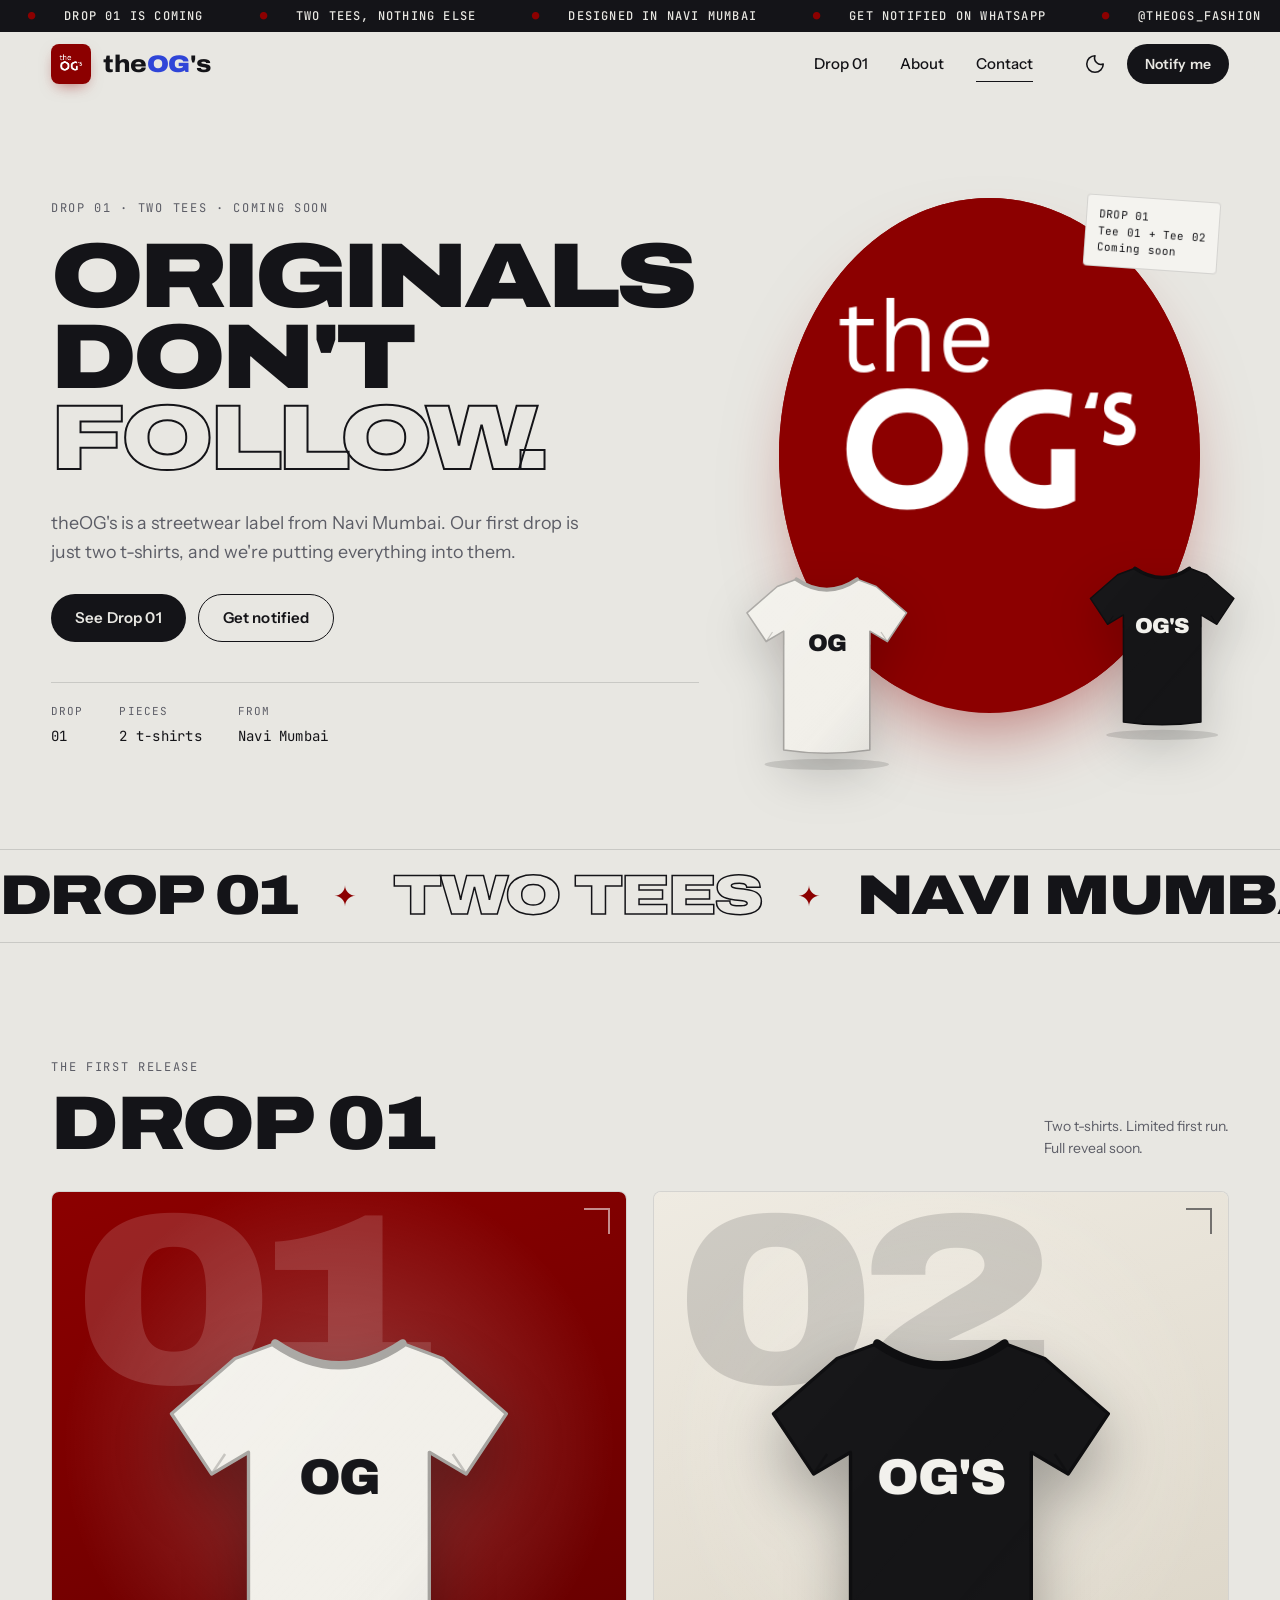
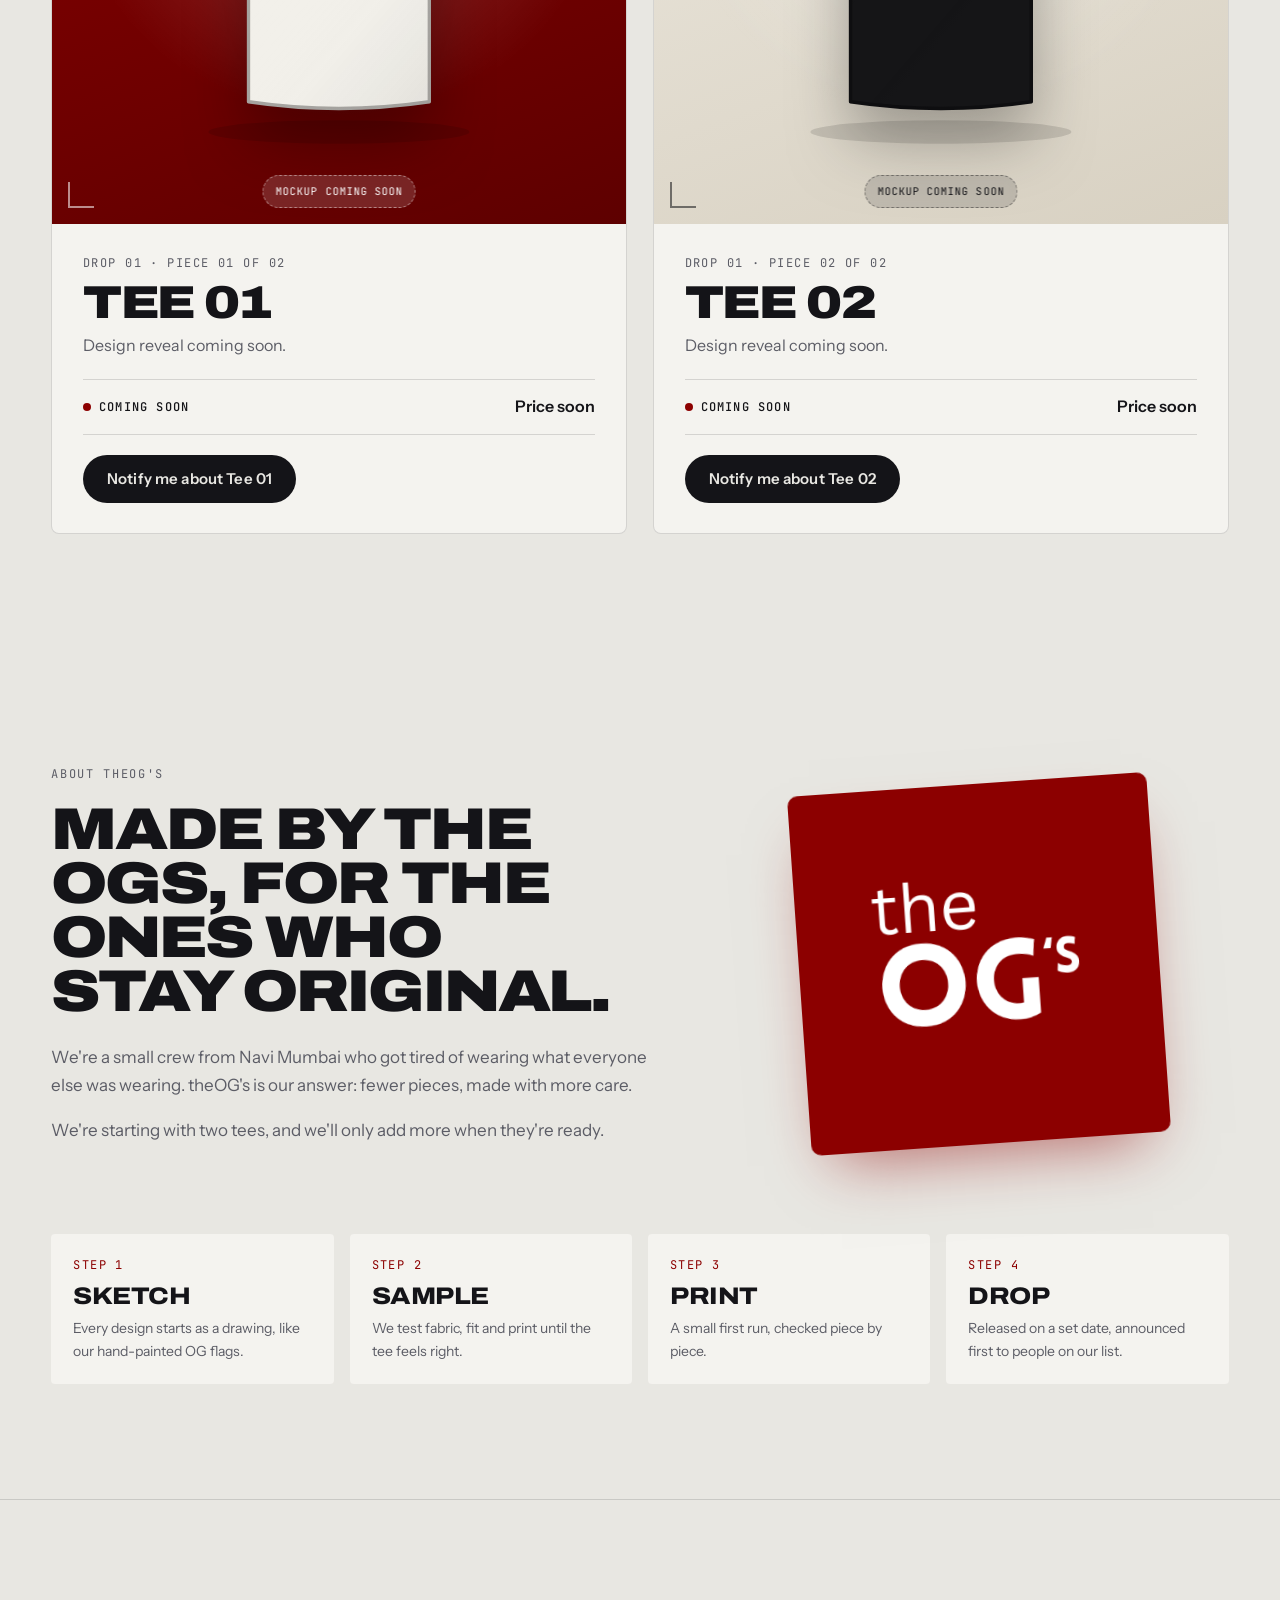
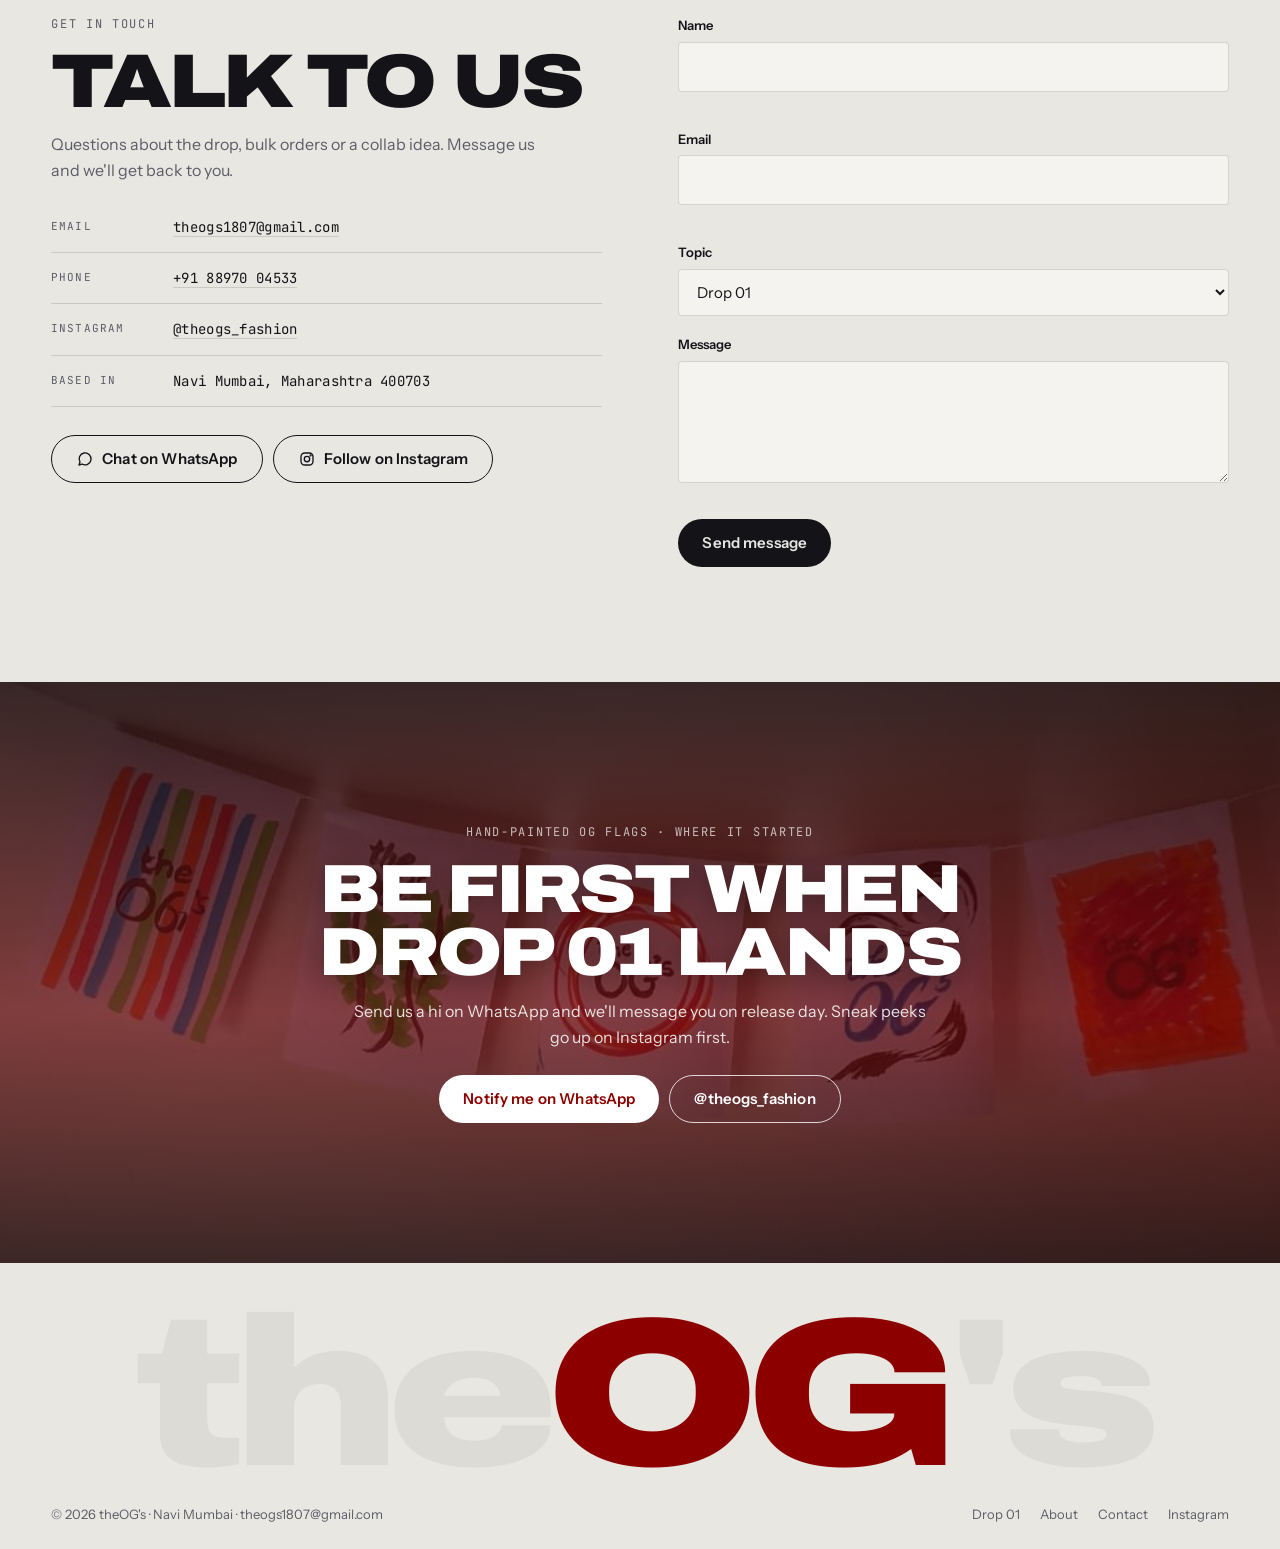
==== index.html @ ac2b35e1 "Remove gallery section; use the OG flags photo behind the sign-up band Co-Authored-By: Claude Opus 5" ====
<!doctype html>
<html lang="en">
<head>
  <meta charset="utf-8">
  <meta name="viewport" content="width=device-width, initial-scale=1, viewport-fit=cover">
  <title>theOG's</title>
  <meta name="description" content="theOG's is a streetwear label from Navi Mumbai. Drop 01: two t-shirts, coming soon.">
  <meta name="theme-color" content="#8C0000">
  <meta property="og:title" content="theOG's">
  <meta property="og:description" content="Drop 01: two t-shirts from Navi Mumbai. Coming soon.">
  <meta property="og:image" content="assets/logo-redvelvet.png">
  <link rel="icon" href="assets/favicon.png" type="image/png">
  <link rel="apple-touch-icon" href="assets/apple-touch-icon.png">
  <link rel="preconnect" href="https://fonts.googleapis.com">
  <link rel="preconnect" href="https://fonts.gstatic.com" crossorigin>
  <link rel="stylesheet" href="https://fonts.googleapis.com/css2?family=Archivo:wdth,wght@62..125,400..900&family=Instrument+Sans:wght@400;500;600&family=JetBrains+Mono:wght@400;500&display=swap">
  <link rel="stylesheet" href="css/styles.css">
</head>
<body>
  <a class="skip" href="#drop">Skip to the drop</a>

  <div class="ticker" aria-label="Announcements">
    <div class="ticker__track">
      <span>Drop 01 is coming</span><span>Two tees, nothing else</span><span>Designed in Navi Mumbai</span><span>Get notified on WhatsApp</span><span>@theogs_fashion</span>
      <span aria-hidden="true">Drop 01 is coming</span><span aria-hidden="true">Two tees, nothing else</span><span aria-hidden="true">Designed in Navi Mumbai</span><span aria-hidden="true">Get notified on WhatsApp</span><span aria-hidden="true">@theogs_fashion</span>
    </div>
  </div>

  <header class="nav" id="top">
    <div class="nav__inner">
      <a href="#top" class="logo" aria-label="theOG's home">
        <img src="assets/logo-redvelvet.png" alt="" width="44" height="44">
        <span class="logo__word">the<b>OG</b>'s</span>
      </a>
      <nav class="nav__links" id="navLinks" aria-label="Main">
        <a href="#drop">Drop 01</a>
        <a href="#about">About</a>
        <a href="#contact">Contact</a>
      </nav>
      <div class="nav__actions">
        <button class="icon-btn" id="themeToggle" aria-label="Switch colour theme" title="Switch theme">
          <svg viewBox="0 0 24 24" aria-hidden="true"><path d="M12 3a9 9 0 1 0 9 9 7 7 0 0 1-9-9Z"/></svg>
        </button>
        <a class="btn btn--solid btn--sm nav__cta" data-wa="Hi theOG's! Please notify me when Drop 01 is out." href="https://wa.me/918897004533" target="_blank" rel="noopener">Notify me</a>
        <button class="icon-btn burger" id="burger" aria-label="Open menu" aria-expanded="false" aria-controls="navLinks">
          <span></span><span></span>
        </button>
      </div>
    </div>
  </header>

  <main>
    <section class="hero" aria-labelledby="heroTitle">
      <div class="hero__copy">
        <p class="eyebrow mono">Drop 01 · Two tees · Coming soon</p>
        <h1 class="hero__title" id="heroTitle">
          <span class="line"><span>Originals</span></span>
          <span class="line"><span>don't</span></span>
          <span class="line"><span class="outline">follow.</span></span>
        </h1>
        <p class="hero__lede">theOG's is a streetwear label from Navi Mumbai. Our first drop is just two t-shirts, and we're putting everything into them.</p>
        <div class="hero__cta">
          <a href="#drop" class="btn btn--solid">See Drop 01</a>
          <a class="btn btn--ghost" data-wa="Hi theOG's! Please notify me when Drop 01 is out." href="https://wa.me/918897004533" target="_blank" rel="noopener">Get notified</a>
        </div>
        <dl class="hero__specs mono">
          <div><dt>Drop</dt><dd>01</dd></div>
          <div><dt>Pieces</dt><dd>2 t-shirts</dd></div>
          <div><dt>From</dt><dd>Navi Mumbai</dd></div>
        </dl>
      </div>
      <div class="hero__stage" id="heroStage" aria-hidden="true">
        <div class="stage__disc"><img src="assets/logo-redvelvet.png" alt=""></div>
        <div class="stage__item stage__item--a" data-depth="22"></div>
        <div class="stage__item stage__item--b" data-depth="38"></div>
        <div class="stage__tag mono">DROP 01<br>Tee 01 + Tee 02<br>Coming soon</div>
      </div>
    </section>

    <div class="band" aria-hidden="true">
      <div class="band__track">
        <span>Drop 01</span><i>✦</i><span>Two tees</span><i>✦</i><span>Navi Mumbai</span><i>✦</i><span>The originals</span><i>✦</i>
        <span>Drop 01</span><i>✦</i><span>Two tees</span><i>✦</i><span>Navi Mumbai</span><i>✦</i><span>The originals</span><i>✦</i>
      </div>
    </div>

    <section class="drop section" id="drop" aria-labelledby="dropTitle">
      <div class="section__head">
        <div>
          <p class="eyebrow mono">The first release</p>
          <h2 id="dropTitle">Drop 01</h2>
        </div>
        <p class="section__note">Two t-shirts. Limited first run.<br>Full reveal soon.</p>
      </div>
      <div class="releases" id="releases"></div>
    </section>

    <section class="about section" id="about" aria-labelledby="aboutTitle">
      <div class="about__grid">
        <div class="about__copy">
          <p class="eyebrow mono">About theOG's</p>
          <h2 id="aboutTitle">Made by the OGs, for the ones who stay original.</h2>
          <p>We're a small crew from Navi Mumbai who got tired of wearing what everyone else was wearing. theOG's is our answer: fewer pieces, made with more care.</p>
          <p>We're starting with two tees, and we'll only add more when they're ready.</p>
        </div>
        <figure class="about__mark">
          <img src="assets/logo-redvelvet.png" alt="theOG's logo: white wordmark on red velvet" width="500" height="500" loading="lazy">
        </figure>
      </div>
      <ol class="process">
        <li><span class="mono">Step 1</span><h3>Sketch</h3><p>Every design starts as a drawing, like our hand-painted OG flags.</p></li>
        <li><span class="mono">Step 2</span><h3>Sample</h3><p>We test fabric, fit and print until the tee feels right.</p></li>
        <li><span class="mono">Step 3</span><h3>Print</h3><p>A small first run, checked piece by piece.</p></li>
        <li><span class="mono">Step 4</span><h3>Drop</h3><p>Released on a set date, announced first to people on our list.</p></li>
      </ol>
    </section>

    <section class="contact section" id="contact" aria-labelledby="contactTitle">
      <div class="contact__grid">
        <div>
          <p class="eyebrow mono">Get in touch</p>
          <h2 id="contactTitle">Talk to us</h2>
          <p class="contact__lede">Questions about the drop, bulk orders or a collab idea. Message us and we'll get back to you.</p>
          <dl class="contact__list mono">
            <div><dt>Email</dt><dd><a href="mailto:theogs1807@gmail.com">theogs1807@gmail.com</a></dd></div>
            <div><dt>Phone</dt><dd><a href="tel:+918897004533">+91 88970 04533</a></dd></div>
            <div><dt>Instagram</dt><dd><a href="https://instagram.com/theogs_fashion" target="_blank" rel="noopener">@theogs_fashion</a></dd></div>
            <div><dt>Based in</dt><dd>Navi Mumbai, Maharashtra 400703</dd></div>
          </dl>
          <div class="contact__actions">
            <a class="btn btn--ghost" data-wa="Hi theOG's!" href="https://wa.me/918897004533" target="_blank" rel="noopener">
              <svg viewBox="0 0 24 24" aria-hidden="true"><path d="M4 20l1.3-4A8 8 0 1 1 8 18.7L4 20Z"/></svg>
              Chat on WhatsApp
            </a>
            <a class="btn btn--ghost" href="https://instagram.com/theogs_fashion" target="_blank" rel="noopener">
              <svg viewBox="0 0 24 24" aria-hidden="true"><rect x="4" y="4" width="16" height="16" rx="5"/><circle cx="12" cy="12" r="3.6"/><circle cx="16.8" cy="7.2" r=".6"/></svg>
              Follow on Instagram
            </a>
          </div>
        </div>
        <form class="form" id="contactForm" novalidate>
          <div class="field">
            <label for="cName">Name</label>
            <input id="cName" name="name" type="text" autocomplete="name" required>
            <small class="err" id="cNameErr"></small>
          </div>
          <div class="field">
            <label for="cEmail">Email</label>
            <input id="cEmail" name="email" type="email" autocomplete="email" required>
            <small class="err" id="cEmailErr"></small>
          </div>
          <div class="field">
            <label for="cTopic">Topic</label>
            <select id="cTopic" name="topic">
              <option>Drop 01</option>
              <option>Bulk or custom order</option>
              <option>Collab</option>
              <option>Something else</option>
            </select>
          </div>
          <div class="field">
            <label for="cMsg">Message</label>
            <textarea id="cMsg" name="message" rows="4" required></textarea>
            <small class="err" id="cMsgErr"></small>
          </div>
          <button class="btn btn--solid" type="submit">Send message</button>
          <p class="form__ok" id="contactOk" role="status" hidden></p>
        </form>
      </div>
    </section>

    <section class="join" aria-labelledby="joinTitle">
      <div class="join__bg" aria-hidden="true"></div>
      <div class="join__inner">
      <p class="eyebrow mono join__eyebrow">Hand-painted OG flags · where it started</p>
      <h2 id="joinTitle">Be first when Drop 01 lands</h2>
      <p>Send us a hi on WhatsApp and we'll message you on release day. Sneak peeks go up on Instagram first.</p>
      <div class="join__actions">
        <a class="btn btn--solid" data-wa="Hi theOG's! Please notify me when Drop 01 is out." href="https://wa.me/918897004533" target="_blank" rel="noopener">Notify me on WhatsApp</a>
        <a class="btn btn--ghost" href="https://instagram.com/theogs_fashion" target="_blank" rel="noopener">@theogs_fashion</a>
      </div>
      </div>
    </section>
  </main>

  <footer class="footer">
    <div class="footer__big" aria-hidden="true">the<b>OG</b>'s</div>
    <div class="footer__row">
      <p>© <span id="year">2026</span> theOG's · Navi Mumbai · <a href="mailto:theogs1807@gmail.com">theogs1807@gmail.com</a></p>
      <nav aria-label="Footer">
        <a href="#drop">Drop 01</a><a href="#about">About</a><a href="#contact">Contact</a><a href="https://instagram.com/theogs_fashion" target="_blank" rel="noopener">Instagram</a>
      </nav>
    </div>
  </footer>

  <div class="toast" id="toast" role="status" aria-live="polite"></div>

  <script src="js/garments.js"></script>
  <script src="js/data.js"></script>
  <script src="js/app.js"></script>
</body>
</html>
---- css/styles.css ----
/* theOG's — layout: concrete-grey studio wall, expanded heavy type, red velvet from the logo as the one accent; the wordmark's OG turns from blue to velvet as you scroll. */
:root {
  --bg: #E8E7E2;
  --surface: #F4F3EF;
  --tile: #DCDBD5;
  --fg: #141418;
  --muted: #5C5D66;
  --line: rgba(20, 20, 24, .14);
  --accent: #8C0000;
  --accent-ink: #FFFFFF;
  --velvet: #8C0000;
  --velvet-deep: #5E0000;
  --bone: #E6E1D6;
  --ink: #141418;
  --og-blue: #2F45D8;
  --og-red: #8C0000;
  --og-p: 0%;
  --danger: #B3261E;
  --ok: #1D7A45;
  --scrim: rgba(12, 12, 16, .45);

  --f-display: "Archivo", "Arial Black", "Helvetica Neue", Arial, sans-serif;
  --f-body: "Instrument Sans", "Helvetica Neue", Arial, system-ui, sans-serif;
  --f-mono: "JetBrains Mono", ui-monospace, SFMono-Regular, Menlo, Consolas, monospace;

  --gutter: clamp(16px, 4vw, 56px);
  --max: 1360px;
  --radius: 4px;
  --ease: cubic-bezier(.2, .7, .1, 1);
  --nav-h: 64px;
  color-scheme: light;
}
@media (prefers-color-scheme: dark) {
  :root:not([data-theme="light"]) {
    --bg: #111114; --surface: #19191E; --tile: #202027; --fg: #ECEBE6; --muted: #9D9DA7;
    --line: rgba(236, 235, 230, .14); --accent: #E5484D; --accent-ink: #160707; --og-blue: #7C8BFF; --og-red: #EF4A50;
    --danger: #FF8A80; --ok: #6FD39A; --scrim: rgba(0, 0, 0, .6); color-scheme: dark;
  }
}
:root[data-theme="dark"] {
  --bg: #111114; --surface: #19191E; --tile: #202027; --fg: #ECEBE6; --muted: #9D9DA7;
  --line: rgba(236, 235, 230, .14); --accent: #E5484D; --accent-ink: #160707; --og-blue: #7C8BFF; --og-red: #EF4A50;
  --danger: #FF8A80; --ok: #6FD39A; --scrim: rgba(0, 0, 0, .6); color-scheme: dark;
}

*, *::before, *::after { box-sizing: border-box; }
[hidden] { display: none !important; }
html { scroll-behavior: smooth; scroll-padding-top: calc(var(--nav-h) + 16px); -webkit-text-size-adjust: 100%; }
body {
  margin: 0; background: var(--bg); color: var(--fg);
  font: 400 16px/1.6 var(--f-body); overflow-x: hidden;
  -webkit-font-smoothing: antialiased;
  transition: background-color .4s var(--ease), color .4s var(--ease);
}
body.locked { overflow: hidden; }
img, svg { max-width: 100%; display: block; }
a { color: inherit; }
button, input, select, textarea { font: inherit; color: inherit; }
button { cursor: pointer; background: none; border: 0; padding: 0; }
h1, h2, h3 { text-wrap: balance; margin: 0; }
p { margin: 0; }
:focus-visible { outline: 2px solid var(--accent); outline-offset: 3px; }
.sr { position: absolute; width: 1px; height: 1px; overflow: hidden; clip: rect(0 0 0 0); white-space: nowrap; }
.mono { font-family: var(--f-mono); font-size: 12px; letter-spacing: .02em; }
.eyebrow { text-transform: uppercase; letter-spacing: .14em; color: var(--muted); }
.muted { color: var(--muted); }
.skip { position: absolute; left: 16px; top: -60px; z-index: 100; background: var(--accent); color: var(--accent-ink); padding: 8px 14px; border-radius: var(--radius); }
.skip:focus { top: 12px; }

/* Buttons */
.btn {
  display: inline-flex; align-items: center; justify-content: center; gap: 8px;
  min-height: 48px; padding: 0 24px; border-radius: 999px; text-decoration: none;
  font-weight: 600; font-size: 15px; letter-spacing: .01em; position: relative; overflow: hidden;
  transition: transform .25s var(--ease), background-color .25s, color .25s, border-color .25s;
}
.btn:active { transform: scale(.97); }
.btn--solid { background: var(--fg); color: var(--bg); }
.btn--solid:hover { background: var(--accent); color: var(--accent-ink); }
.btn--ghost { border: 1.5px solid var(--fg); }
.btn--ghost:hover { background: var(--fg); color: var(--bg); }
.btn--block { width: 100%; }
.btn--sm { min-height: 40px; padding: 0 18px; font-size: 14px; }
.btn svg { width: 18px; height: 18px; fill: none; stroke: currentColor; stroke-width: 1.8; stroke-linecap: round; stroke-linejoin: round; }
.btn[disabled] { opacity: .45; pointer-events: none; }
.link { text-decoration: underline; text-underline-offset: 3px; font-size: 14px; color: var(--muted); }
.link:hover { color: var(--fg); }
.icon-btn {
  width: 44px; height: 44px; border-radius: 50%; display: inline-grid; place-items: center; position: relative;
  transition: background-color .2s;
}
.icon-btn:hover { background: var(--line); }
.icon-btn svg { width: 22px; height: 22px; fill: none; stroke: currentColor; stroke-width: 1.7; stroke-linecap: round; stroke-linejoin: round; }
.count {
  position: absolute; top: 4px; right: 2px; min-width: 18px; height: 18px; padding: 0 5px; border-radius: 9px;
  background: var(--accent); color: var(--accent-ink); font: 600 11px/18px var(--f-body); text-align: center;
}
.count.bump { animation: bump .4s var(--ease); }
@keyframes bump { 40% { transform: scale(1.35); } }

/* Ticker */
.ticker { background: var(--fg); color: var(--bg); overflow: hidden; font: 500 12px/1 var(--f-mono); text-transform: uppercase; letter-spacing: .1em; }
.ticker__track { display: flex; width: max-content; animation: marquee 32s linear infinite; }
.ticker span { padding: 10px 28px; white-space: nowrap; }
.ticker span::before { content: "●"; margin-right: 28px; color: var(--accent); }
@keyframes marquee { to { transform: translateX(-50%); } }

/* Nav */
.nav {
  position: sticky; top: env(safe-area-inset-top, 0px); z-index: 40;
  background: color-mix(in srgb, var(--bg) 82%, transparent);
  backdrop-filter: saturate(1.4) blur(14px); -webkit-backdrop-filter: saturate(1.4) blur(14px);
  border-bottom: 1px solid transparent; transition: border-color .3s, transform .4s var(--ease);
}
.nav.scrolled { border-bottom-color: var(--line); }
.nav.hide { transform: translateY(-100%); }
.nav__inner { max-width: var(--max); margin: 0 auto; padding-inline: var(--gutter); height: var(--nav-h); display: flex; align-items: center; gap: 24px; }
.logo { display: inline-flex; align-items: center; gap: 12px; text-decoration: none; }
.logo img { width: 40px; height: 40px; border-radius: 8px; box-shadow: 0 6px 16px -6px rgba(140, 0, 0, .6); transition: transform .4s var(--ease); }
.logo:hover img { transform: rotate(-6deg) scale(1.05); }
.logo__word { font: 800 24px/1 var(--f-display); font-stretch: 112%; letter-spacing: -.02em; }
.logo__word b, .footer__big b {
  font-weight: 900; color: var(--og-blue);
  color: color-mix(in oklab, var(--og-red) var(--og-p), var(--og-blue));
  transition: color .25s linear;
}
.footer__big b { --og-p: 100%; }
.nav__cta { margin-left: 8px; }
.nav__links { display: flex; gap: 32px; margin-left: auto; }
.nav__links a { text-decoration: none; font-weight: 500; font-size: 15px; position: relative; padding: 6px 0; }
.nav__links a::after { content: ""; position: absolute; left: 0; right: 0; bottom: 0; height: 1.5px; background: currentColor; transform: scaleX(0); transform-origin: right; transition: transform .35s var(--ease); }
.nav__links a:hover::after, .nav__links a.active::after { transform: scaleX(1); transform-origin: left; }
.nav__actions { display: flex; align-items: center; gap: 2px; margin-left: 16px; }
.burger { display: none; }
.burger span { position: absolute; width: 20px; height: 1.7px; background: currentColor; transition: transform .3s var(--ease); }
.burger span:first-child { transform: translateY(-4px); }
.burger span:last-child { transform: translateY(4px); }
.burger[aria-expanded="true"] span:first-child { transform: rotate(45deg); }
.burger[aria-expanded="true"] span:last-child { transform: rotate(-45deg); }

/* Sections */
.section { max-width: var(--max); margin: 0 auto; padding-inline: var(--gutter); padding-block: clamp(64px, 9vw, 128px); }
.section__head { display: flex; justify-content: space-between; align-items: flex-end; gap: 24px; flex-wrap: wrap; margin-bottom: 32px; }
.section__head .eyebrow { margin-bottom: 12px; }
h2 { font: 900 clamp(36px, 6vw, 76px)/.92 var(--f-display); font-stretch: 118%; letter-spacing: -.035em; text-transform: uppercase; }
.section__note { color: var(--muted); font-size: 14px; }

/* Hero */
.hero {
  max-width: var(--max); margin: 0 auto; padding-inline: var(--gutter); padding-block: clamp(40px, 6vw, 88px) clamp(48px, 6vw, 80px);
  display: grid; grid-template-columns: minmax(0, 1.15fr) minmax(0, .85fr); gap: clamp(24px, 4vw, 64px); align-items: center;
}
.hero__copy { min-width: 0; container-type: inline-size; }
.hero__title { font: 900 clamp(40px, 7vw, 112px)/.84 var(--f-display); font-stretch: 125%; letter-spacing: -.045em; text-transform: uppercase; margin: 20px 0 28px; }
.hero__title .line { display: block; overflow: hidden; padding-bottom: .04em; }
.hero__title .line > span { display: inline-block; animation: rise 1s var(--ease) both; }
.hero__title .line:nth-child(2) > span { animation-delay: .08s; }
.hero__title .line:nth-child(3) > span { animation-delay: .16s; }
.outline { color: transparent; -webkit-text-stroke: 2px var(--fg); }
@supports (font-size: 1cqi) { .hero__title { font-size: min(14.2cqi, 128px); } }
@keyframes rise { from { transform: translateY(105%); } }
.hero__lede { max-width: 46ch; font-size: clamp(16px, 1.4vw, 19px); color: var(--muted); }
.hero__cta { display: flex; flex-wrap: wrap; gap: 12px; margin-top: 28px; }
.hero__specs { display: flex; flex-wrap: wrap; gap: 12px 36px; margin: 40px 0 0; padding-top: 20px; border-top: 1px solid var(--line); }
.hero__specs dt { color: var(--muted); text-transform: uppercase; letter-spacing: .1em; font-size: 11px; }
.hero__specs dd { margin: 4px 0 0; font-size: 14px; color: var(--fg); }

.hero__stage { position: relative; aspect-ratio: 4 / 5; max-width: 100%; min-width: 0; }
.stage__disc { position: absolute; inset: 4% 6% 10%; border-radius: 50%; overflow: hidden; background: var(--velvet); animation: disc 1.2s var(--ease) both; box-shadow: 0 40px 80px -30px rgba(140, 0, 0, .55); }
.stage__disc img { width: 100%; height: 100%; object-fit: cover; transform: scale(1.02) translateY(-6%); }
@keyframes disc { from { transform: scale(.6); opacity: 0; } }
.stage__item { position: absolute; transition: transform .6s var(--ease); filter: drop-shadow(0 18px 24px rgba(0,0,0,.18)); }
.stage__item svg { width: 100%; height: auto; }
.stage__item--a { width: 40%; left: -4%; bottom: 0; animation: float 7s ease-in-out infinite; z-index: 2; }
.stage__item--b { width: 36%; right: -4%; bottom: 5%; animation: float 8s ease-in-out -3s infinite; }
@keyframes float { 50% { translate: 0 -10px; } }
.stage__tag {
  position: absolute; right: 2%; top: 4%; background: var(--surface); color: var(--fg); padding: 10px 12px; line-height: 1.5;
  border: 1px solid var(--line); border-radius: var(--radius); transform: rotate(4deg); font-size: 11px;
}

/* Band */
.band { border-block: 1px solid var(--line); overflow: hidden; padding-block: 18px; }
.band__track { display: flex; align-items: center; gap: 36px; width: max-content; animation: marquee 28s linear infinite reverse; }
.band span { font: 900 clamp(28px, 4.4vw, 56px)/1 var(--f-display); font-stretch: 125%; text-transform: uppercase; letter-spacing: -.03em; white-space: nowrap; }
.band span:nth-of-type(even) { color: transparent; -webkit-text-stroke: 1.5px var(--fg); }
.band i { font-style: normal; color: var(--accent); font-size: 28px; }

/* Drop 01 */
.releases { display: grid; grid-template-columns: repeat(2, minmax(0, 1fr)); gap: clamp(16px, 2vw, 28px); }
.release { display: grid; background: var(--surface); border-radius: 8px; overflow: hidden; border: 1px solid var(--line); min-width: 0; }
.release__stage {
  --mx: 50%; --my: 40%;
  position: relative; aspect-ratio: 4 / 4.4; overflow: hidden; isolation: isolate;
  background: radial-gradient(circle at var(--mx) var(--my), rgba(255, 255, 255, .24), transparent 58%), var(--stage-bg);
  color: var(--stage-fg);
}
.release--velvet .release__stage { --stage-bg: linear-gradient(160deg, var(--velvet) 0%, var(--velvet-deep) 100%); --stage-fg: #FFFFFF; }
.release--bone .release__stage { --stage-bg: linear-gradient(160deg, #EFEBE2 0%, #D8D1C2 100%); --stage-fg: var(--ink); }
.release__num {
  position: absolute; left: 4%; top: 2%; z-index: -1;
  font: 900 clamp(120px, 19vw, 280px)/.8 var(--f-display); font-stretch: 125%; letter-spacing: -.06em; opacity: .14;
}
.release__corner { position: absolute; width: 26px; height: 26px; border: 2px solid currentColor; opacity: .55; }
.release__corner--tl { top: 16px; right: 16px; border-left: 0; border-bottom: 0; }
.release__corner--br { bottom: 16px; left: 16px; border-right: 0; border-top: 0; }
.release__fig { position: absolute; inset: 12% 15% 10%; margin: 0; display: grid; place-items: center; transition: transform .5s var(--ease); filter: drop-shadow(0 28px 30px rgba(0, 0, 0, .3)); }
.release__fig svg, .release__fig img { width: 100%; height: 100%; object-fit: contain; }
.release__fig.has-mockup { inset: 0; filter: none; }
.release__fig.has-mockup img { object-fit: cover; }
.release__chip {
  position: absolute; left: 50%; bottom: 16px; transform: translateX(-50%); white-space: nowrap;
  padding: 7px 12px; border-radius: 999px; text-transform: uppercase; letter-spacing: .1em; font-size: 10.5px;
  background: color-mix(in srgb, var(--stage-fg) 14%, transparent); border: 1px dashed color-mix(in srgb, var(--stage-fg) 45%, transparent);
  backdrop-filter: blur(6px); -webkit-backdrop-filter: blur(6px);
}
.release__info { padding: clamp(20px, 2.4vw, 32px); display: grid; gap: 20px; align-content: start; }
.release__eyebrow { color: var(--muted); text-transform: uppercase; letter-spacing: .12em; margin-bottom: 8px; }
.release__info h3 { font: 900 clamp(32px, 3.6vw, 48px)/.95 var(--f-display); font-stretch: 120%; text-transform: uppercase; letter-spacing: -.03em; }
.release__line { color: var(--muted); margin-top: 8px; }
.release__meta { display: flex; justify-content: space-between; align-items: center; gap: 12px; padding-block: 14px; border-block: 1px solid var(--line); }
.release__price { font-weight: 600; font-variant-numeric: tabular-nums; }
.release .btn { justify-self: start; }
.status { display: inline-flex; align-items: center; gap: 8px; font: 500 12px var(--f-mono); text-transform: uppercase; letter-spacing: .1em; }
.status i { width: 8px; height: 8px; border-radius: 50%; background: var(--accent); box-shadow: 0 0 0 0 color-mix(in srgb, var(--accent) 60%, transparent); animation: pulse 1.8s infinite; }
@keyframes pulse { 70% { box-shadow: 0 0 0 9px transparent; } 100% { box-shadow: 0 0 0 0 transparent; } }

/* About */
.about__grid { display: grid; grid-template-columns: minmax(0, 1.2fr) minmax(0, 1fr); gap: clamp(32px, 6vw, 96px); align-items: end; }
.about__copy { display: grid; gap: 18px; }
.about__copy h2 { font-size: clamp(32px, 4.6vw, 60px); margin-bottom: 8px; }
.about__copy p:not(.eyebrow) { color: var(--muted); max-width: 60ch; font-size: 17px; }
.about__mark { margin: 0; justify-self: center; width: min(100%, 360px); }
.about__mark img { width: 100%; height: auto; border-radius: 10px; transform: rotate(-4deg); box-shadow: 0 30px 60px -24px rgba(140, 0, 0, .55); transition: transform .6s var(--ease); }
.about__mark:hover img { transform: rotate(0deg) scale(1.02); }
.process { list-style: none; padding: 0; margin: clamp(48px, 7vw, 96px) 0 0; display: grid; grid-template-columns: repeat(4, minmax(0, 1fr)); gap: 16px; }
.process li { background: var(--surface); padding: 22px; border-radius: var(--radius); display: grid; gap: 8px; align-content: start; transition: transform .35s var(--ease); }
.process li:hover { transform: translateY(-4px); }
.process .mono { color: var(--accent); text-transform: uppercase; letter-spacing: .12em; }
.process h3 { font: 800 24px/1.1 var(--f-display); font-stretch: 115%; text-transform: uppercase; letter-spacing: -.02em; }
.process p { color: var(--muted); font-size: 14px; }

/* Contact */
.contact { border-top: 1px solid var(--line); }
.contact__grid { display: grid; grid-template-columns: minmax(0, 1fr) minmax(0, 1fr); gap: clamp(32px, 6vw, 96px); }
.contact h2 { margin: 12px 0 16px; }
.contact__lede { color: var(--muted); max-width: 44ch; }
.contact__list { margin: 32px 0 0; display: grid; gap: 14px; font-size: 14px; }
.contact__list div { display: grid; grid-template-columns: 110px minmax(0, 1fr); gap: 12px; padding-bottom: 14px; border-bottom: 1px solid var(--line); }
.contact__list dt { color: var(--muted); text-transform: uppercase; letter-spacing: .1em; font-size: 11px; padding-top: 2px; }
.contact__list dd { margin: 0; overflow-wrap: anywhere; }
.contact__list a { text-decoration: none; border-bottom: 1px solid var(--line); }
.contact__list a:hover { border-color: var(--accent); color: var(--accent); }
.contact__actions { display: flex; flex-wrap: wrap; gap: 10px; margin-top: 28px; }
.form { display: grid; gap: 18px; align-content: start; }
.field { display: grid; gap: 6px; }
.field label { font-size: 13px; font-weight: 600; }
.field input, .field select, .field textarea {
  width: 100%; border: 1px solid var(--line); background: var(--surface); border-radius: var(--radius); padding: 12px 14px; font-size: 15px;
  transition: border-color .2s, box-shadow .2s;
}
.field textarea { resize: vertical; min-height: 110px; }
.field input:focus, .field select:focus, .field textarea:focus { outline: none; border-color: var(--accent); box-shadow: 0 0 0 3px color-mix(in srgb, var(--accent) 22%, transparent); }
.field.invalid input, .field.invalid textarea { border-color: var(--danger); }
.err { color: var(--danger); font-size: 12.5px; min-height: 1em; }
.form .btn { justify-self: start; }
.form__ok { color: var(--ok); font-weight: 500; }

/* Join: full-bleed band over the hand-painted flags photo */
.join { position: relative; isolation: isolate; overflow: hidden; color: #FFFFFF; text-align: center; padding-inline: var(--gutter); padding-block: clamp(80px, 11vw, 150px); }
.join__bg {
  position: absolute; inset: -6% 0; z-index: -1;
  background: linear-gradient(180deg, rgba(20, 4, 4, .72) 0%, rgba(110, 0, 0, .62) 55%, rgba(20, 4, 4, .82) 100%), url("../assets/gallery/og-flags.jpg") center 52% / cover no-repeat;
  transform: translateY(var(--join-shift, 0px)); will-change: transform;
}
.join__inner { max-width: 760px; margin: 0 auto; display: grid; justify-items: center; gap: 16px; }
.join h2 { font-size: clamp(32px, 5.4vw, 68px); max-width: 16ch; text-shadow: 0 4px 30px rgba(0, 0, 0, .35); }
.join p { color: rgba(255, 255, 255, .86); max-width: 52ch; }
.join .join__eyebrow { color: rgba(255, 255, 255, .7); }
.join .btn--solid { background: #FFFFFF; color: var(--velvet); }
.join .btn--solid:hover { background: var(--velvet); color: #FFFFFF; }
.join .btn--ghost { border-color: rgba(255, 255, 255, .8); color: #FFFFFF; }
.join .btn--ghost:hover { background: #FFFFFF; color: var(--velvet); }
.join__actions { display: flex; flex-wrap: wrap; justify-content: center; gap: 10px; margin-top: 8px; }

/* Footer */
.footer { overflow: hidden; padding-inline: var(--gutter); padding-block: 0 24px; }
.footer__big {
  font: 900 clamp(56px, 16.5vw, 250px)/.8 var(--f-display); font-stretch: 125%; letter-spacing: -.06em; text-align: center;
  margin: clamp(24px, 4vw, 48px) 0 24px; white-space: nowrap; color: var(--tile);
}
.footer__big b { color: var(--accent); font-weight: 900; }
.footer__row { max-width: var(--max); margin: 0 auto; display: flex; justify-content: space-between; flex-wrap: wrap; gap: 12px; font-size: 13px; color: var(--muted); }
.footer__row nav { display: flex; gap: 20px; }
.footer__row a { text-decoration: none; }
.footer__row a:hover { color: var(--fg); }

/* Toast */
.toast {
  position: fixed; left: 50%; bottom: calc(24px + env(safe-area-inset-bottom, 0px)); z-index: 80; transform: translate(-50%, calc(100% + 48px));
  background: var(--fg); color: var(--bg); padding: 12px 20px; border-radius: 999px; font-size: 14px; font-weight: 500;
  transition: transform .45s var(--ease), visibility .45s; max-width: calc(100% - 32px); width: max-content; text-align: center;
  visibility: hidden;
}
.toast.show { transform: translate(-50%, 0); visibility: visible; }

/* Reveal on scroll: content is visible by default; JS only adds a gentle lift. */
.reveal { transition: transform .9s var(--ease), opacity .9s var(--ease); }
.reveal.pre { transform: translateY(24px); opacity: .001; }

/* Responsive */
@media (max-width: 1080px) {
  .process { grid-template-columns: repeat(2, minmax(0, 1fr)); }
}
@media (max-width: 860px) {
  :root { --nav-h: 58px; }
  .burger { display: inline-grid; }
  .nav__links {
    position: fixed; left: 0; right: 0; top: calc(env(safe-area-inset-top, 0px) + var(--nav-h) + 34px); bottom: 0; z-index: 39;
    flex-direction: column; gap: 0; padding: 24px var(--gutter); margin: 0; background: var(--bg);
    transform: translateY(-8px); opacity: 0; visibility: hidden; transition: opacity .3s, transform .4s var(--ease), visibility .3s;
  }
  .nav__links.open { opacity: 1; transform: none; visibility: visible; }
  .nav__links a { font: 900 40px/1.2 var(--f-display); font-stretch: 120%; text-transform: uppercase; letter-spacing: -.03em; padding: 10px 0; border-bottom: 1px solid var(--line); }
  .nav__links a::after { display: none; }
  .nav__actions { margin-left: auto; }
  .hero { grid-template-columns: minmax(0, 1fr); }
  .hero__stage { max-width: 440px; width: 100%; justify-self: center; order: -1; aspect-ratio: 1 / 1; }
  .about__grid, .contact__grid { grid-template-columns: minmax(0, 1fr); }
  .releases { grid-template-columns: minmax(0, 1fr); }
  .nav__cta { display: none; }
}
@media (max-width: 640px) {
  .process { grid-template-columns: minmax(0, 1fr); }
  .logo__word { font-size: 21px; }
  .logo img { width: 34px; height: 34px; }
  .contact__list div { grid-template-columns: minmax(0, 1fr); gap: 2px; }
}
@media (prefers-reduced-motion: reduce) {
  *, *::before, *::after { animation-duration: .01ms !important; animation-iteration-count: 1 !important; transition-duration: .01ms !important; scroll-behavior: auto !important; }
  .ticker__track, .band__track { animation: none; }
}
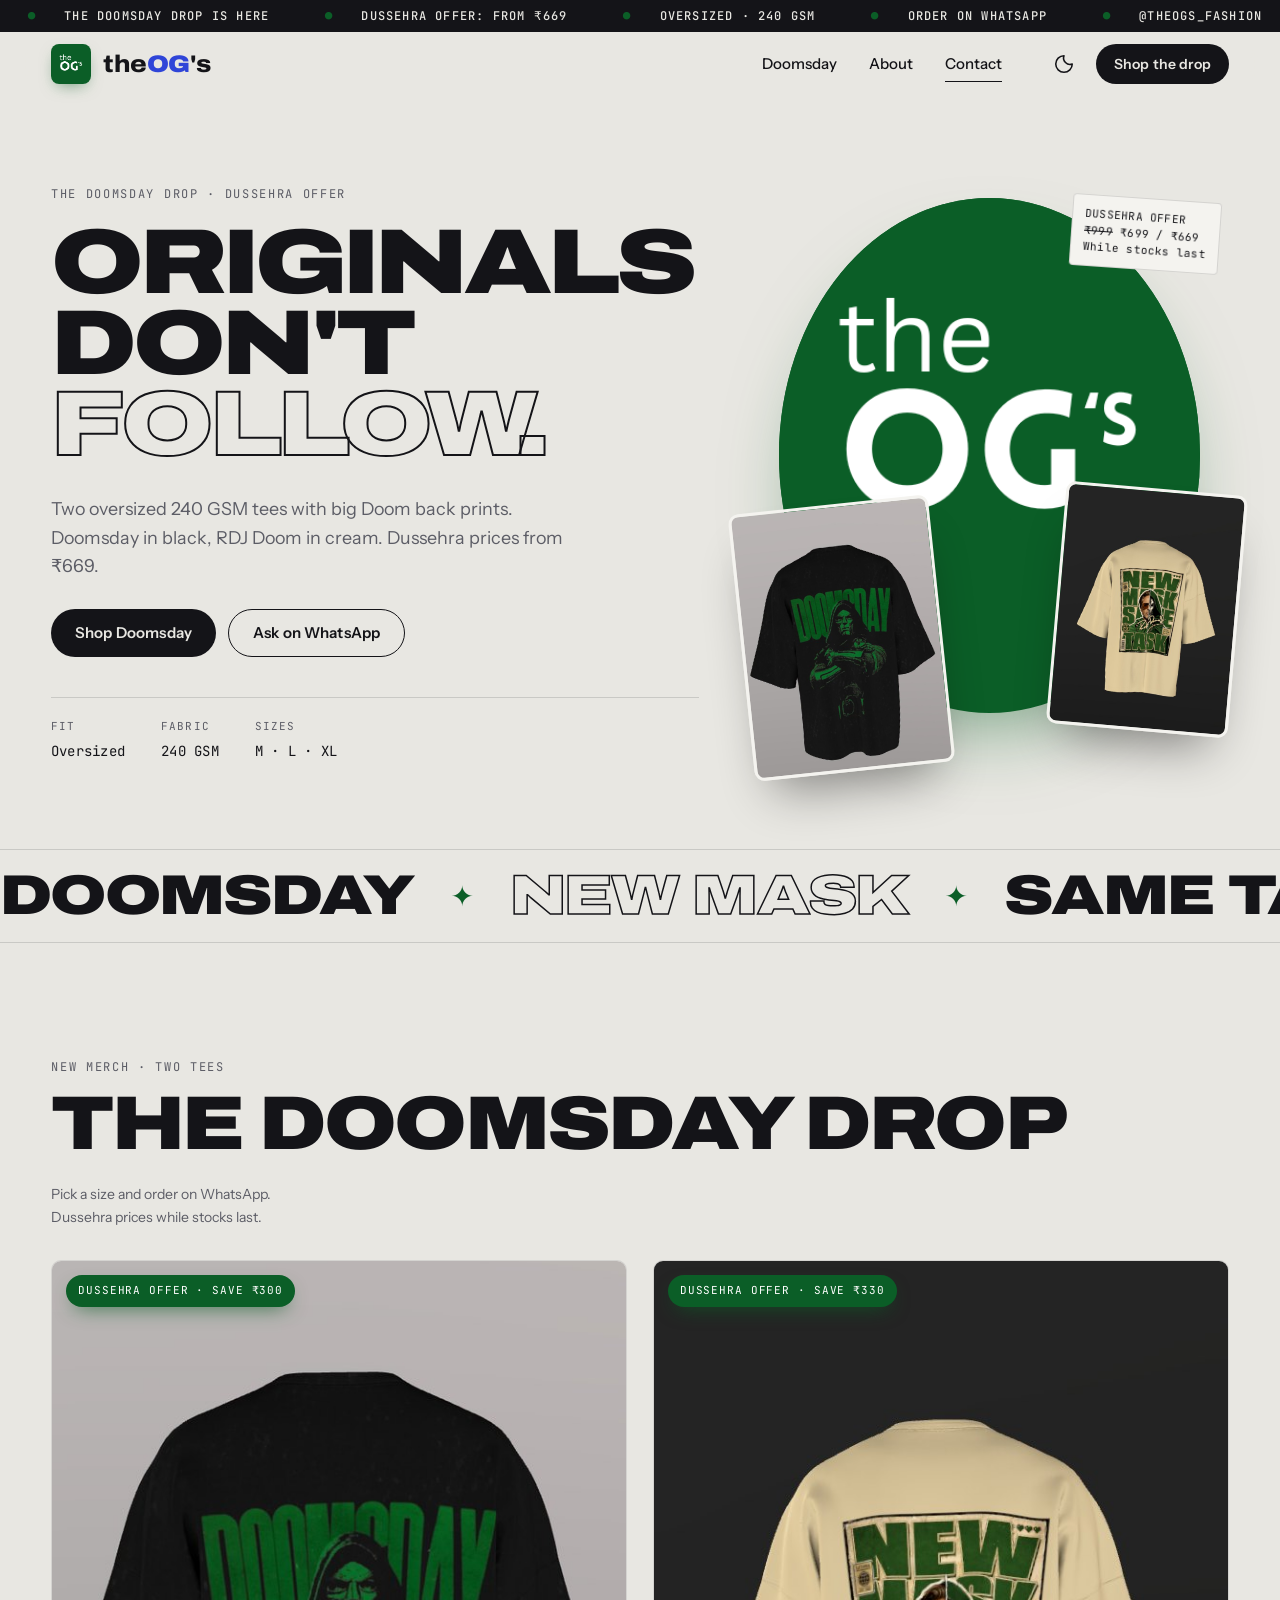
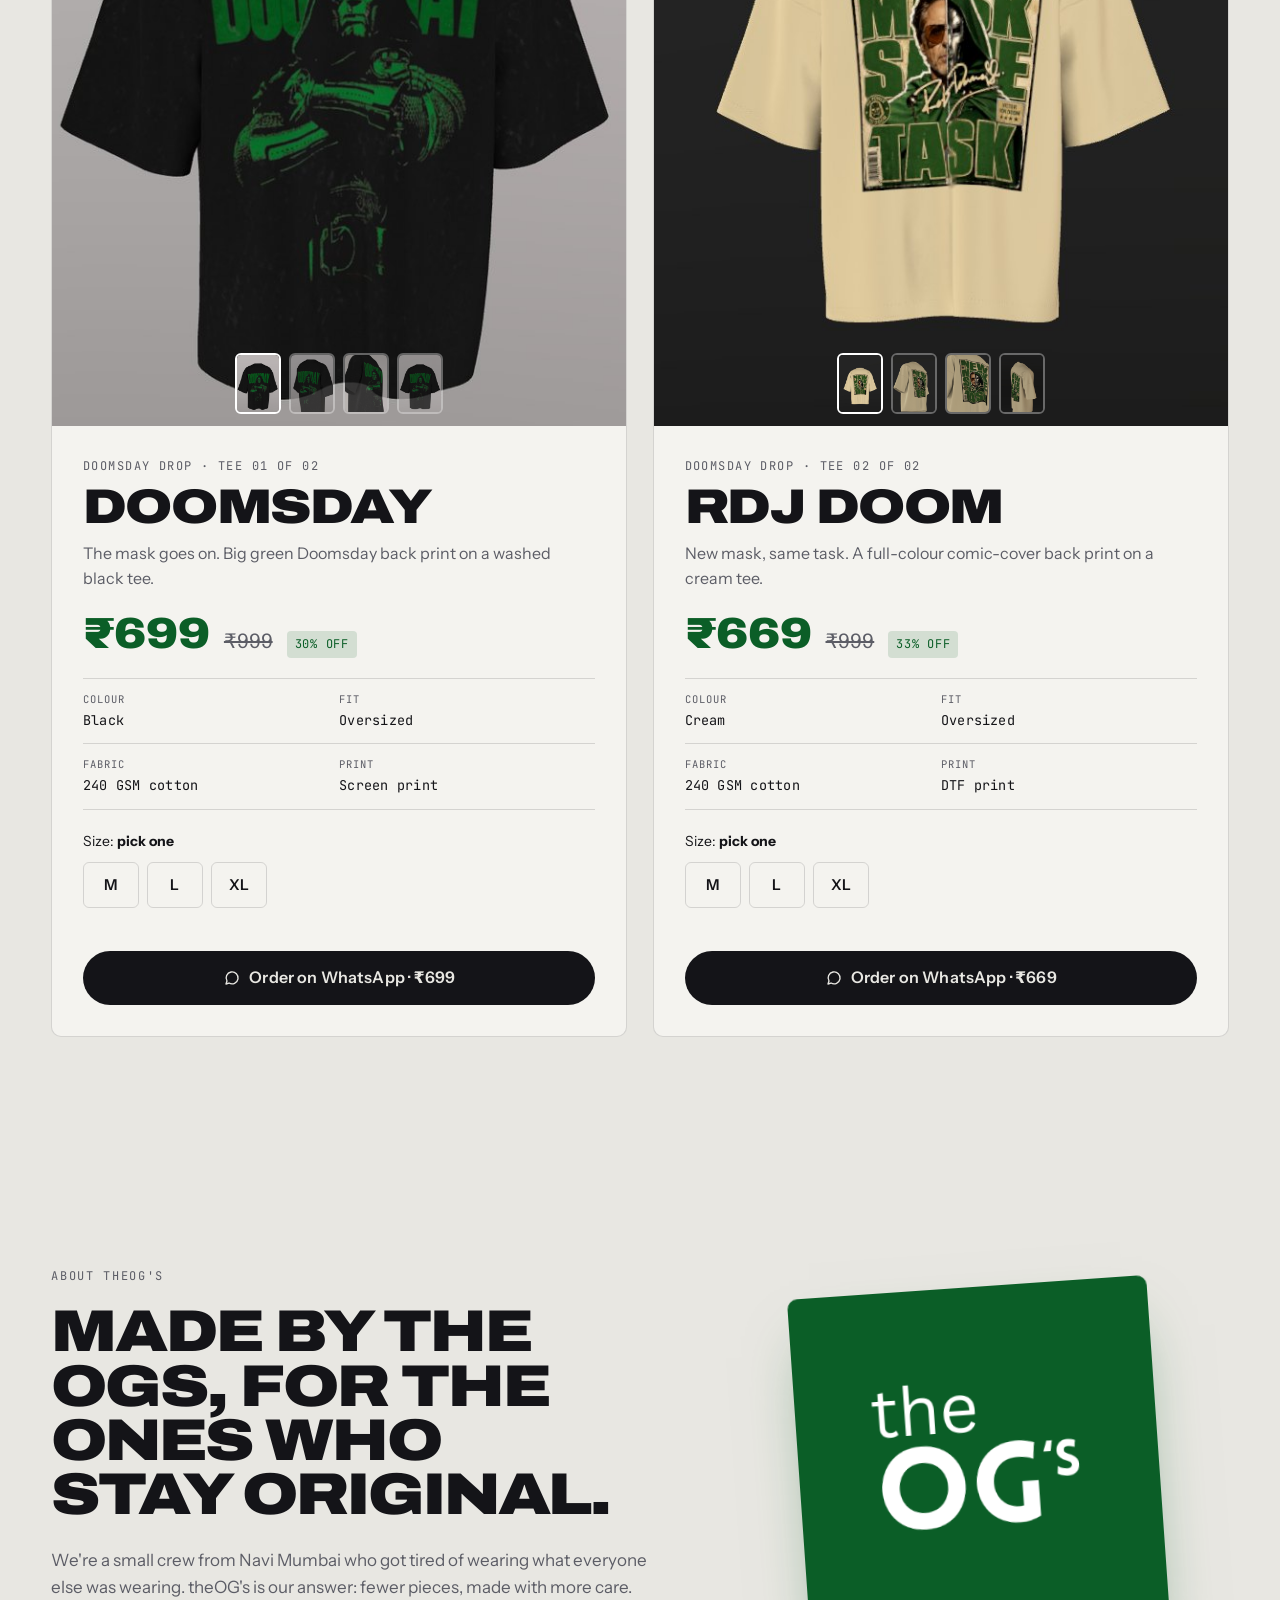
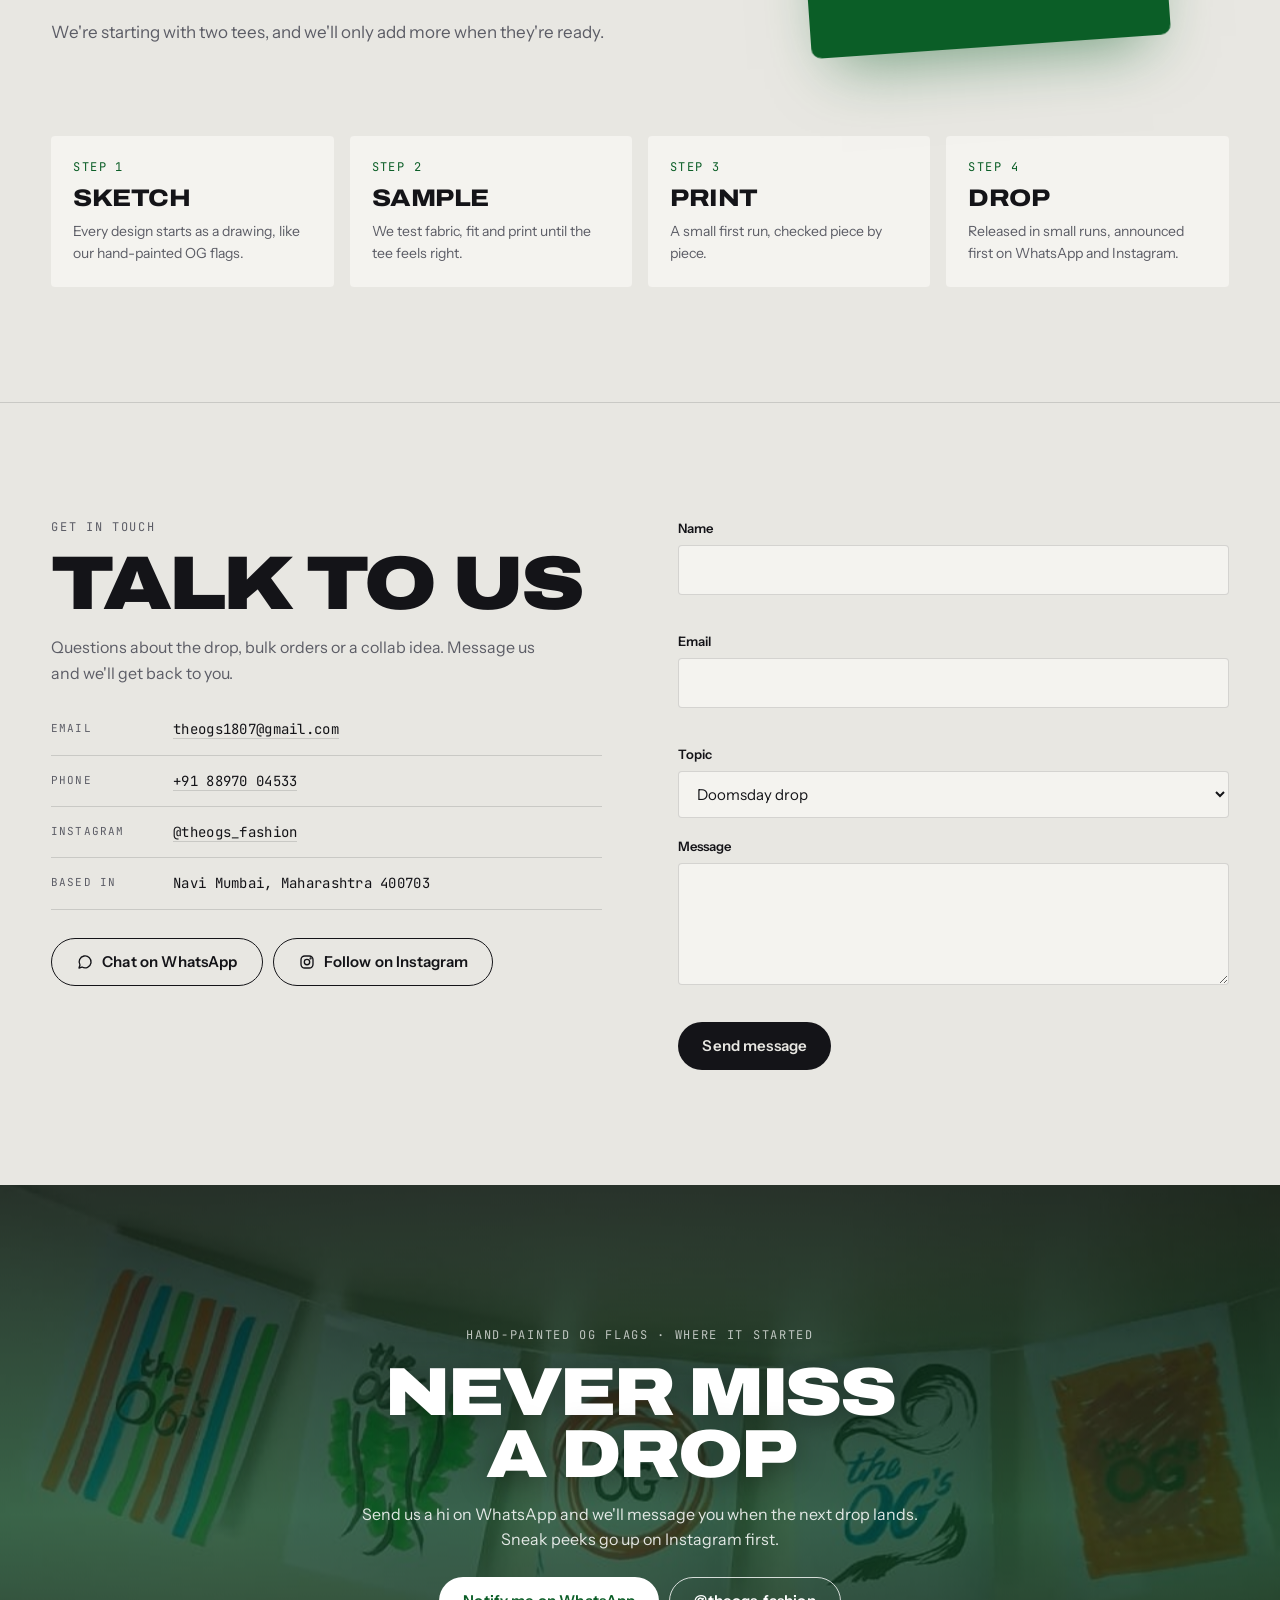
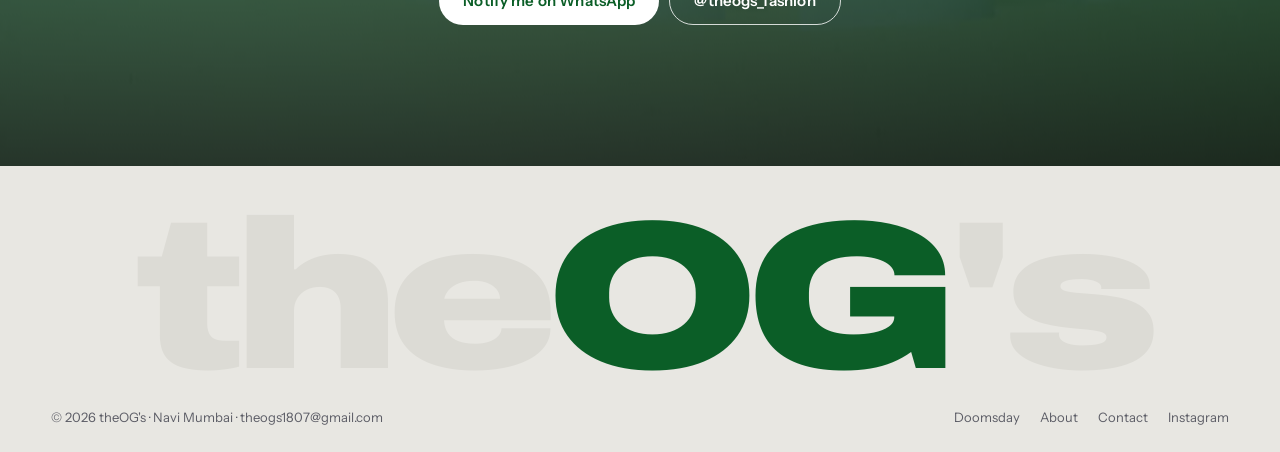
==== commit a43f8ac0: "Launch the Doomsday drop with green branding Adds the Doomsday (black) and RDJ Doom (cream) tees wit" ====
--- a/index.html
+++ b/index.html
@@ -4,11 +4,11 @@
   <meta charset="utf-8">
   <meta name="viewport" content="width=device-width, initial-scale=1, viewport-fit=cover">
   <title>theOG's</title>
-  <meta name="description" content="theOG's is a streetwear label from Navi Mumbai. Drop 01: two t-shirts, coming soon.">
-  <meta name="theme-color" content="#8C0000">
+  <meta name="description" content="theOG's Doomsday drop: two oversized 240 GSM tees from Navi Mumbai. Dussehra offer from ₹669.">
+  <meta name="theme-color" content="#0B5E27">
   <meta property="og:title" content="theOG's">
-  <meta property="og:description" content="Drop 01: two t-shirts from Navi Mumbai. Coming soon.">
-  <meta property="og:image" content="assets/logo-redvelvet.png">
+  <meta property="og:description" content="The Doomsday drop: two oversized tees. Dussehra offer from ₹669.">
+  <meta property="og:image" content="assets/logo-green.png">
   <link rel="icon" href="assets/favicon.png" type="image/png">
   <link rel="apple-touch-icon" href="assets/apple-touch-icon.png">
   <link rel="preconnect" href="https://fonts.googleapis.com">
@@ -21,19 +21,19 @@
 
   <div class="ticker" aria-label="Announcements">
     <div class="ticker__track">
-      <span>Drop 01 is coming</span><span>Two tees, nothing else</span><span>Designed in Navi Mumbai</span><span>Get notified on WhatsApp</span><span>@theogs_fashion</span>
-      <span aria-hidden="true">Drop 01 is coming</span><span aria-hidden="true">Two tees, nothing else</span><span aria-hidden="true">Designed in Navi Mumbai</span><span aria-hidden="true">Get notified on WhatsApp</span><span aria-hidden="true">@theogs_fashion</span>
+      <span>The Doomsday drop is here</span><span>Dussehra offer: from ₹669</span><span>Oversized · 240 GSM</span><span>Order on WhatsApp</span><span>@theogs_fashion</span>
+      <span aria-hidden="true">The Doomsday drop is here</span><span aria-hidden="true">Dussehra offer: from ₹669</span><span aria-hidden="true">Oversized · 240 GSM</span><span aria-hidden="true">Order on WhatsApp</span><span aria-hidden="true">@theogs_fashion</span>
     </div>
   </div>
 
   <header class="nav" id="top">
     <div class="nav__inner">
       <a href="#top" class="logo" aria-label="theOG's home">
-        <img src="assets/logo-redvelvet.png" alt="" width="44" height="44">
+        <img src="assets/logo-green.png" alt="" width="44" height="44">
         <span class="logo__word">the<b>OG</b>'s</span>
       </a>
       <nav class="nav__links" id="navLinks" aria-label="Main">
-        <a href="#drop">Drop 01</a>
+        <a href="#drop">Doomsday</a>
         <a href="#about">About</a>
         <a href="#contact">Contact</a>
       </nav>
@@ -41,7 +41,7 @@
         <button class="icon-btn" id="themeToggle" aria-label="Switch colour theme" title="Switch theme">
           <svg viewBox="0 0 24 24" aria-hidden="true"><path d="M12 3a9 9 0 1 0 9 9 7 7 0 0 1-9-9Z"/></svg>
         </button>
-        <a class="btn btn--solid btn--sm nav__cta" data-wa="Hi theOG's! Please notify me when Drop 01 is out." href="https://wa.me/918897004533" target="_blank" rel="noopener">Notify me</a>
+        <a class="btn btn--solid btn--sm nav__cta" href="#drop">Shop the drop</a>
         <button class="icon-btn burger" id="burger" aria-label="Open menu" aria-expanded="false" aria-controls="navLinks">
           <span></span><span></span>
         </button>
@@ -52,45 +52,45 @@
   <main>
     <section class="hero" aria-labelledby="heroTitle">
       <div class="hero__copy">
-        <p class="eyebrow mono">Drop 01 · Two tees · Coming soon</p>
+        <p class="eyebrow mono">The Doomsday drop · Dussehra offer</p>
         <h1 class="hero__title" id="heroTitle">
           <span class="line"><span>Originals</span></span>
           <span class="line"><span>don't</span></span>
           <span class="line"><span class="outline">follow.</span></span>
         </h1>
-        <p class="hero__lede">theOG's is a streetwear label from Navi Mumbai. Our first drop is just two t-shirts, and we're putting everything into them.</p>
+        <p class="hero__lede">Two oversized 240 GSM tees with big Doom back prints. Doomsday in black, RDJ Doom in cream. Dussehra prices from ₹669.</p>
         <div class="hero__cta">
-          <a href="#drop" class="btn btn--solid">See Drop 01</a>
-          <a class="btn btn--ghost" data-wa="Hi theOG's! Please notify me when Drop 01 is out." href="https://wa.me/918897004533" target="_blank" rel="noopener">Get notified</a>
+          <a href="#drop" class="btn btn--solid">Shop Doomsday</a>
+          <a class="btn btn--ghost" data-wa="Hi theOG's! I have a question about the Doomsday drop." href="https://wa.me/918897004533" target="_blank" rel="noopener">Ask on WhatsApp</a>
         </div>
         <dl class="hero__specs mono">
-          <div><dt>Drop</dt><dd>01</dd></div>
-          <div><dt>Pieces</dt><dd>2 t-shirts</dd></div>
-          <div><dt>From</dt><dd>Navi Mumbai</dd></div>
+          <div><dt>Fit</dt><dd>Oversized</dd></div>
+          <div><dt>Fabric</dt><dd>240 GSM</dd></div>
+          <div><dt>Sizes</dt><dd>M · L · XL</dd></div>
         </dl>
       </div>
       <div class="hero__stage" id="heroStage" aria-hidden="true">
-        <div class="stage__disc"><img src="assets/logo-redvelvet.png" alt=""></div>
+        <div class="stage__disc"><img src="assets/logo-green.png" alt=""></div>
         <div class="stage__item stage__item--a" data-depth="22"></div>
         <div class="stage__item stage__item--b" data-depth="38"></div>
-        <div class="stage__tag mono">DROP 01<br>Tee 01 + Tee 02<br>Coming soon</div>
+        <div class="stage__tag mono">DUSSEHRA OFFER<br><s>₹999</s> ₹699 / ₹669<br>While stocks last</div>
       </div>
     </section>
 
     <div class="band" aria-hidden="true">
       <div class="band__track">
-        <span>Drop 01</span><i>✦</i><span>Two tees</span><i>✦</i><span>Navi Mumbai</span><i>✦</i><span>The originals</span><i>✦</i>
-        <span>Drop 01</span><i>✦</i><span>Two tees</span><i>✦</i><span>Navi Mumbai</span><i>✦</i><span>The originals</span><i>✦</i>
+        <span>Doomsday</span><i>✦</i><span>New mask</span><i>✦</i><span>Same task</span><i>✦</i><span>Dussehra offer</span><i>✦</i>
+        <span>Doomsday</span><i>✦</i><span>New mask</span><i>✦</i><span>Same task</span><i>✦</i><span>Dussehra offer</span><i>✦</i>
       </div>
     </div>
 
     <section class="drop section" id="drop" aria-labelledby="dropTitle">
       <div class="section__head">
         <div>
-          <p class="eyebrow mono">The first release</p>
-          <h2 id="dropTitle">Drop 01</h2>
-        </div>
-        <p class="section__note">Two t-shirts. Limited first run.<br>Full reveal soon.</p>
+          <p class="eyebrow mono">New merch · Two tees</p>
+          <h2 id="dropTitle">The Doomsday drop</h2>
+        </div>
+        <p class="section__note">Pick a size and order on WhatsApp.<br>Dussehra prices while stocks last.</p>
       </div>
       <div class="releases" id="releases"></div>
     </section>
@@ -104,14 +104,14 @@
           <p>We're starting with two tees, and we'll only add more when they're ready.</p>
         </div>
         <figure class="about__mark">
-          <img src="assets/logo-redvelvet.png" alt="theOG's logo: white wordmark on red velvet" width="500" height="500" loading="lazy">
+          <img src="assets/logo-green.png" alt="theOG's logo: white wordmark on green" width="500" height="500" loading="lazy">
         </figure>
       </div>
       <ol class="process">
         <li><span class="mono">Step 1</span><h3>Sketch</h3><p>Every design starts as a drawing, like our hand-painted OG flags.</p></li>
         <li><span class="mono">Step 2</span><h3>Sample</h3><p>We test fabric, fit and print until the tee feels right.</p></li>
         <li><span class="mono">Step 3</span><h3>Print</h3><p>A small first run, checked piece by piece.</p></li>
-        <li><span class="mono">Step 4</span><h3>Drop</h3><p>Released on a set date, announced first to people on our list.</p></li>
+        <li><span class="mono">Step 4</span><h3>Drop</h3><p>Released in small runs, announced first on WhatsApp and Instagram.</p></li>
       </ol>
     </section>
 
@@ -152,7 +152,7 @@
           <div class="field">
             <label for="cTopic">Topic</label>
             <select id="cTopic" name="topic">
-              <option>Drop 01</option>
+              <option>Doomsday drop</option>
               <option>Bulk or custom order</option>
               <option>Collab</option>
               <option>Something else</option>
@@ -173,10 +173,10 @@
       <div class="join__bg" aria-hidden="true"></div>
       <div class="join__inner">
       <p class="eyebrow mono join__eyebrow">Hand-painted OG flags · where it started</p>
-      <h2 id="joinTitle">Be first when Drop 01 lands</h2>
-      <p>Send us a hi on WhatsApp and we'll message you on release day. Sneak peeks go up on Instagram first.</p>
+      <h2 id="joinTitle">Never miss a drop</h2>
+      <p>Send us a hi on WhatsApp and we'll message you when the next drop lands. Sneak peeks go up on Instagram first.</p>
       <div class="join__actions">
-        <a class="btn btn--solid" data-wa="Hi theOG's! Please notify me when Drop 01 is out." href="https://wa.me/918897004533" target="_blank" rel="noopener">Notify me on WhatsApp</a>
+        <a class="btn btn--solid" data-wa="Hi theOG's! Please tell me when the next drop is out." href="https://wa.me/918897004533" target="_blank" rel="noopener">Notify me on WhatsApp</a>
         <a class="btn btn--ghost" href="https://instagram.com/theogs_fashion" target="_blank" rel="noopener">@theogs_fashion</a>
       </div>
       </div>
@@ -188,14 +188,13 @@
     <div class="footer__row">
       <p>© <span id="year">2026</span> theOG's · Navi Mumbai · <a href="mailto:theogs1807@gmail.com">theogs1807@gmail.com</a></p>
       <nav aria-label="Footer">
-        <a href="#drop">Drop 01</a><a href="#about">About</a><a href="#contact">Contact</a><a href="https://instagram.com/theogs_fashion" target="_blank" rel="noopener">Instagram</a>
+        <a href="#drop">Doomsday</a><a href="#about">About</a><a href="#contact">Contact</a><a href="https://instagram.com/theogs_fashion" target="_blank" rel="noopener">Instagram</a>
       </nav>
     </div>
   </footer>
 
   <div class="toast" id="toast" role="status" aria-live="polite"></div>
 
-  <script src="js/garments.js"></script>
   <script src="js/data.js"></script>
   <script src="js/app.js"></script>
 </body>
--- a/css/styles.css
+++ b/css/styles.css
@@ -1,4 +1,4 @@
-/* theOG's — layout: concrete-grey studio wall, expanded heavy type, red velvet from the logo as the one accent; the wordmark's OG turns from blue to velvet as you scroll. */
+/* theOG's — layout: concrete-grey studio wall, expanded heavy type, Doom green (from the Doomsday prints) as the one accent; the wordmark's OG turns from blue to green as you scroll. */
 :root {
   --bg: #E8E7E2;
   --surface: #F4F3EF;
@@ -6,14 +6,14 @@
   --fg: #141418;
   --muted: #5C5D66;
   --line: rgba(20, 20, 24, .14);
-  --accent: #8C0000;
+  --accent: #0B5E27;
   --accent-ink: #FFFFFF;
-  --velvet: #8C0000;
-  --velvet-deep: #5E0000;
+  --brand: #0B5E27;
+  --brand-deep: #063F19;
   --bone: #E6E1D6;
   --ink: #141418;
   --og-blue: #2F45D8;
-  --og-red: #8C0000;
+  --og-end: #0B5E27;
   --og-p: 0%;
   --danger: #B3261E;
   --ok: #1D7A45;
@@ -33,13 +33,13 @@
 @media (prefers-color-scheme: dark) {
   :root:not([data-theme="light"]) {
     --bg: #111114; --surface: #19191E; --tile: #202027; --fg: #ECEBE6; --muted: #9D9DA7;
-    --line: rgba(236, 235, 230, .14); --accent: #E5484D; --accent-ink: #160707; --og-blue: #7C8BFF; --og-red: #EF4A50;
+    --line: rgba(236, 235, 230, .14); --accent: #3FC36B; --accent-ink: #04140A; --og-blue: #7C8BFF; --og-end: #4CD47A;
     --danger: #FF8A80; --ok: #6FD39A; --scrim: rgba(0, 0, 0, .6); color-scheme: dark;
   }
 }
 :root[data-theme="dark"] {
   --bg: #111114; --surface: #19191E; --tile: #202027; --fg: #ECEBE6; --muted: #9D9DA7;
-  --line: rgba(236, 235, 230, .14); --accent: #E5484D; --accent-ink: #160707; --og-blue: #7C8BFF; --og-red: #EF4A50;
+  --line: rgba(236, 235, 230, .14); --accent: #3FC36B; --accent-ink: #04140A; --og-blue: #7C8BFF; --og-end: #4CD47A;
   --danger: #FF8A80; --ok: #6FD39A; --scrim: rgba(0, 0, 0, .6); color-scheme: dark;
 }
 
@@ -116,12 +116,12 @@
 .nav.hide { transform: translateY(-100%); }
 .nav__inner { max-width: var(--max); margin: 0 auto; padding-inline: var(--gutter); height: var(--nav-h); display: flex; align-items: center; gap: 24px; }
 .logo { display: inline-flex; align-items: center; gap: 12px; text-decoration: none; }
-.logo img { width: 40px; height: 40px; border-radius: 8px; box-shadow: 0 6px 16px -6px rgba(140, 0, 0, .6); transition: transform .4s var(--ease); }
+.logo img { width: 40px; height: 40px; border-radius: 8px; box-shadow: 0 6px 16px -6px rgba(11, 94, 39, .6); transition: transform .4s var(--ease); }
 .logo:hover img { transform: rotate(-6deg) scale(1.05); }
 .logo__word { font: 800 24px/1 var(--f-display); font-stretch: 112%; letter-spacing: -.02em; }
 .logo__word b, .footer__big b {
   font-weight: 900; color: var(--og-blue);
-  color: color-mix(in oklab, var(--og-red) var(--og-p), var(--og-blue));
+  color: color-mix(in oklab, var(--og-end) var(--og-p), var(--og-blue));
   transition: color .25s linear;
 }
 .footer__big b { --og-p: 100%; }
@@ -166,13 +166,15 @@
 .hero__specs dd { margin: 4px 0 0; font-size: 14px; color: var(--fg); }
 
 .hero__stage { position: relative; aspect-ratio: 4 / 5; max-width: 100%; min-width: 0; }
-.stage__disc { position: absolute; inset: 4% 6% 10%; border-radius: 50%; overflow: hidden; background: var(--velvet); animation: disc 1.2s var(--ease) both; box-shadow: 0 40px 80px -30px rgba(140, 0, 0, .55); }
+.stage__disc { position: absolute; inset: 4% 6% 10%; border-radius: 50%; overflow: hidden; background: var(--brand); animation: disc 1.2s var(--ease) both; box-shadow: 0 40px 80px -30px rgba(11, 94, 39, .55); }
 .stage__disc img { width: 100%; height: 100%; object-fit: cover; transform: scale(1.02) translateY(-6%); }
 @keyframes disc { from { transform: scale(.6); opacity: 0; } }
-.stage__item { position: absolute; transition: transform .6s var(--ease); filter: drop-shadow(0 18px 24px rgba(0,0,0,.18)); }
-.stage__item svg { width: 100%; height: auto; }
-.stage__item--a { width: 40%; left: -4%; bottom: 0; animation: float 7s ease-in-out infinite; z-index: 2; }
-.stage__item--b { width: 36%; right: -4%; bottom: 5%; animation: float 8s ease-in-out -3s infinite; }
+.stage__item { position: absolute; transition: transform .6s var(--ease); }
+.stage__item img { width: 100%; aspect-ratio: 3 / 4; object-fit: cover; border-radius: 10px; border: 3px solid var(--surface); box-shadow: 0 30px 50px -20px rgba(0, 0, 0, .45); }
+.stage__item--a { width: 42%; left: -2%; bottom: 0; animation: float 7s ease-in-out infinite; z-index: 2; }
+.stage__item--a img { rotate: -6deg; }
+.stage__item--b { width: 38%; right: -2%; bottom: 7%; animation: float 8s ease-in-out -3s infinite; }
+.stage__item--b img { rotate: 5deg; }
 @keyframes float { 50% { translate: 0 -10px; } }
 .stage__tag {
   position: absolute; right: 2%; top: 4%; background: var(--surface); color: var(--fg); padding: 10px 12px; line-height: 1.5;
@@ -186,44 +188,65 @@
 .band span:nth-of-type(even) { color: transparent; -webkit-text-stroke: 1.5px var(--fg); }
 .band i { font-style: normal; color: var(--accent); font-size: 28px; }
 
-/* Drop 01 */
-.releases { display: grid; grid-template-columns: repeat(2, minmax(0, 1fr)); gap: clamp(16px, 2vw, 28px); }
-.release { display: grid; background: var(--surface); border-radius: 8px; overflow: hidden; border: 1px solid var(--line); min-width: 0; }
-.release__stage {
-  --mx: 50%; --my: 40%;
-  position: relative; aspect-ratio: 4 / 4.4; overflow: hidden; isolation: isolate;
-  background: radial-gradient(circle at var(--mx) var(--my), rgba(255, 255, 255, .24), transparent 58%), var(--stage-bg);
-  color: var(--stage-fg);
-}
-.release--velvet .release__stage { --stage-bg: linear-gradient(160deg, var(--velvet) 0%, var(--velvet-deep) 100%); --stage-fg: #FFFFFF; }
-.release--bone .release__stage { --stage-bg: linear-gradient(160deg, #EFEBE2 0%, #D8D1C2 100%); --stage-fg: var(--ink); }
-.release__num {
-  position: absolute; left: 4%; top: 2%; z-index: -1;
-  font: 900 clamp(120px, 19vw, 280px)/.8 var(--f-display); font-stretch: 125%; letter-spacing: -.06em; opacity: .14;
-}
-.release__corner { position: absolute; width: 26px; height: 26px; border: 2px solid currentColor; opacity: .55; }
-.release__corner--tl { top: 16px; right: 16px; border-left: 0; border-bottom: 0; }
-.release__corner--br { bottom: 16px; left: 16px; border-right: 0; border-top: 0; }
-.release__fig { position: absolute; inset: 12% 15% 10%; margin: 0; display: grid; place-items: center; transition: transform .5s var(--ease); filter: drop-shadow(0 28px 30px rgba(0, 0, 0, .3)); }
-.release__fig svg, .release__fig img { width: 100%; height: 100%; object-fit: contain; }
-.release__fig.has-mockup { inset: 0; filter: none; }
-.release__fig.has-mockup img { object-fit: cover; }
-.release__chip {
-  position: absolute; left: 50%; bottom: 16px; transform: translateX(-50%); white-space: nowrap;
-  padding: 7px 12px; border-radius: 999px; text-transform: uppercase; letter-spacing: .1em; font-size: 10.5px;
-  background: color-mix(in srgb, var(--stage-fg) 14%, transparent); border: 1px dashed color-mix(in srgb, var(--stage-fg) 45%, transparent);
-  backdrop-filter: blur(6px); -webkit-backdrop-filter: blur(6px);
-}
-.release__info { padding: clamp(20px, 2.4vw, 32px); display: grid; gap: 20px; align-content: start; }
+/* The drop */
+.releases { display: grid; grid-template-columns: repeat(2, minmax(0, 1fr)); gap: clamp(16px, 2vw, 28px); align-items: start; }
+.release { display: grid; background: var(--surface); border-radius: 10px; overflow: hidden; border: 1px solid var(--line); min-width: 0; }
+.release__stage { position: relative; aspect-ratio: 3 / 4; overflow: hidden; background: #1C1C1E; touch-action: pan-y; }
+.release__slides img {
+  position: absolute; inset: 0; width: 100%; height: 100%; object-fit: cover; object-position: center 50%;
+  opacity: 0; transform: scale(1.03); transition: opacity .5s var(--ease), transform 1.2s var(--ease);
+}
+.release__slides img.is-on { opacity: 1; transform: none; }
+.release__stage:hover .release__slides img.is-on { transform: scale(1.03); }
+.release__badge {
+  position: absolute; left: 14px; top: 14px; z-index: 2; padding: 7px 12px; border-radius: 999px;
+  background: var(--brand); color: #FFFFFF; text-transform: uppercase; letter-spacing: .08em; font-size: 11px;
+  box-shadow: 0 8px 20px -8px rgba(11, 94, 39, .8);
+}
+.release__arrow {
+  position: absolute; top: 50%; z-index: 2; width: 42px; height: 42px; border-radius: 50%; display: grid; place-items: center;
+  background: rgba(255, 255, 255, .85); color: #141418; translate: 0 -50%; opacity: 0; transition: opacity .25s, transform .25s var(--ease);
+}
+.release__arrow svg { width: 20px; height: 20px; fill: none; stroke: currentColor; stroke-width: 2; stroke-linecap: round; stroke-linejoin: round; }
+.release__arrow--prev { left: 12px; }
+.release__arrow--next { right: 12px; }
+.release__stage:hover .release__arrow, .release__arrow:focus-visible { opacity: 1; }
+.release__arrow:hover { transform: scale(1.08); }
+.release__thumbs { position: absolute; left: 0; right: 0; bottom: 12px; z-index: 2; display: flex; justify-content: center; gap: 8px; padding-inline: 12px; }
+.thumb {
+  width: 46px; aspect-ratio: 3 / 4; border-radius: 6px; overflow: hidden; border: 2px solid rgba(255, 255, 255, .45);
+  opacity: .75; transition: opacity .2s, border-color .2s, transform .2s var(--ease);
+}
+.thumb img { width: 100%; height: 100%; object-fit: cover; }
+.thumb:hover { opacity: 1; transform: translateY(-2px); }
+.thumb[aria-pressed="true"] { opacity: 1; border-color: #FFFFFF; }
+.release__info { padding: clamp(20px, 2.4vw, 32px); display: grid; gap: 20px; align-content: start; min-width: 0; }
 .release__eyebrow { color: var(--muted); text-transform: uppercase; letter-spacing: .12em; margin-bottom: 8px; }
-.release__info h3 { font: 900 clamp(32px, 3.6vw, 48px)/.95 var(--f-display); font-stretch: 120%; text-transform: uppercase; letter-spacing: -.03em; }
-.release__line { color: var(--muted); margin-top: 8px; }
-.release__meta { display: flex; justify-content: space-between; align-items: center; gap: 12px; padding-block: 14px; border-block: 1px solid var(--line); }
-.release__price { font-weight: 600; font-variant-numeric: tabular-nums; }
-.release .btn { justify-self: start; }
-.status { display: inline-flex; align-items: center; gap: 8px; font: 500 12px var(--f-mono); text-transform: uppercase; letter-spacing: .1em; }
-.status i { width: 8px; height: 8px; border-radius: 50%; background: var(--accent); box-shadow: 0 0 0 0 color-mix(in srgb, var(--accent) 60%, transparent); animation: pulse 1.8s infinite; }
-@keyframes pulse { 70% { box-shadow: 0 0 0 9px transparent; } 100% { box-shadow: 0 0 0 0 transparent; } }
+.release__info h3 { font: 900 clamp(34px, 3.8vw, 52px)/.95 var(--f-display); font-stretch: 120%; text-transform: uppercase; letter-spacing: -.03em; }
+.release__line { color: var(--muted); margin-top: 10px; max-width: 46ch; }
+.price { display: flex; align-items: baseline; flex-wrap: wrap; gap: 6px 14px; }
+.price__now { font: 900 clamp(34px, 3.4vw, 44px)/1 var(--f-display); font-stretch: 112%; color: var(--accent); font-variant-numeric: tabular-nums; }
+.price__was { font-size: 20px; color: var(--muted); text-decoration-thickness: 2px; font-variant-numeric: tabular-nums; }
+.price__off { padding: 4px 8px; border-radius: 4px; background: color-mix(in srgb, var(--accent) 14%, transparent); color: var(--accent); text-transform: uppercase; letter-spacing: .06em; }
+.specs { margin: 0; display: grid; grid-template-columns: repeat(2, minmax(0, 1fr)); border-top: 1px solid var(--line); }
+.specs div { padding: 12px 0; border-bottom: 1px solid var(--line); display: grid; gap: 2px; }
+.specs div:nth-child(odd) { padding-right: 12px; }
+.specs dt { color: var(--muted); text-transform: uppercase; letter-spacing: .1em; font-size: 10.5px; }
+.specs dd { margin: 0; font-size: 13.5px; color: var(--fg); }
+.sizepick { display: grid; gap: 10px; }
+.sizepick__label { font-size: 14px; }
+.sizes { display: flex; flex-wrap: wrap; gap: 8px; }
+.size {
+  min-width: 56px; height: 46px; padding: 0 14px; border-radius: 6px; border: 1.5px solid var(--line); font-weight: 600; font-size: 15px;
+  transition: background-color .2s, color .2s, border-color .2s, transform .2s var(--ease);
+}
+.size:hover { border-color: var(--fg); transform: translateY(-1px); }
+.size[aria-checked="true"] { background: var(--fg); color: var(--bg); border-color: var(--fg); }
+.sizes.shake { animation: shake .4s; }
+@keyframes shake { 25% { transform: translateX(-6px); } 75% { transform: translateX(6px); } }
+.sizepick__hint { font-size: 13px; color: var(--danger); min-height: 1em; }
+.btn--order { width: 100%; min-height: 54px; font-size: 16px; }
+.btn--order:hover { background: var(--brand); color: #FFFFFF; }
 
 /* About */
 .about__grid { display: grid; grid-template-columns: minmax(0, 1.2fr) minmax(0, 1fr); gap: clamp(32px, 6vw, 96px); align-items: end; }
@@ -231,7 +254,7 @@
 .about__copy h2 { font-size: clamp(32px, 4.6vw, 60px); margin-bottom: 8px; }
 .about__copy p:not(.eyebrow) { color: var(--muted); max-width: 60ch; font-size: 17px; }
 .about__mark { margin: 0; justify-self: center; width: min(100%, 360px); }
-.about__mark img { width: 100%; height: auto; border-radius: 10px; transform: rotate(-4deg); box-shadow: 0 30px 60px -24px rgba(140, 0, 0, .55); transition: transform .6s var(--ease); }
+.about__mark img { width: 100%; height: auto; border-radius: 10px; transform: rotate(-4deg); box-shadow: 0 30px 60px -24px rgba(11, 94, 39, .55); transition: transform .6s var(--ease); }
 .about__mark:hover img { transform: rotate(0deg) scale(1.02); }
 .process { list-style: none; padding: 0; margin: clamp(48px, 7vw, 96px) 0 0; display: grid; grid-template-columns: repeat(4, minmax(0, 1fr)); gap: 16px; }
 .process li { background: var(--surface); padding: 22px; border-radius: var(--radius); display: grid; gap: 8px; align-content: start; transition: transform .35s var(--ease); }
@@ -270,17 +293,17 @@
 .join { position: relative; isolation: isolate; overflow: hidden; color: #FFFFFF; text-align: center; padding-inline: var(--gutter); padding-block: clamp(80px, 11vw, 150px); }
 .join__bg {
   position: absolute; inset: -6% 0; z-index: -1;
-  background: linear-gradient(180deg, rgba(20, 4, 4, .72) 0%, rgba(110, 0, 0, .62) 55%, rgba(20, 4, 4, .82) 100%), url("../assets/gallery/og-flags.jpg") center 52% / cover no-repeat;
+  background: linear-gradient(180deg, rgba(4, 16, 8, .72) 0%, rgba(6, 70, 28, .66) 55%, rgba(4, 16, 8, .82) 100%), url("../assets/gallery/og-flags.jpg") center 52% / cover no-repeat;
   transform: translateY(var(--join-shift, 0px)); will-change: transform;
 }
 .join__inner { max-width: 760px; margin: 0 auto; display: grid; justify-items: center; gap: 16px; }
 .join h2 { font-size: clamp(32px, 5.4vw, 68px); max-width: 16ch; text-shadow: 0 4px 30px rgba(0, 0, 0, .35); }
 .join p { color: rgba(255, 255, 255, .86); max-width: 52ch; }
 .join .join__eyebrow { color: rgba(255, 255, 255, .7); }
-.join .btn--solid { background: #FFFFFF; color: var(--velvet); }
-.join .btn--solid:hover { background: var(--velvet); color: #FFFFFF; }
+.join .btn--solid { background: #FFFFFF; color: var(--brand); }
+.join .btn--solid:hover { background: var(--brand); color: #FFFFFF; }
 .join .btn--ghost { border-color: rgba(255, 255, 255, .8); color: #FFFFFF; }
-.join .btn--ghost:hover { background: #FFFFFF; color: var(--velvet); }
+.join .btn--ghost:hover { background: #FFFFFF; color: var(--brand); }
 .join__actions { display: flex; flex-wrap: wrap; justify-content: center; gap: 10px; margin-top: 8px; }
 
 /* Footer */
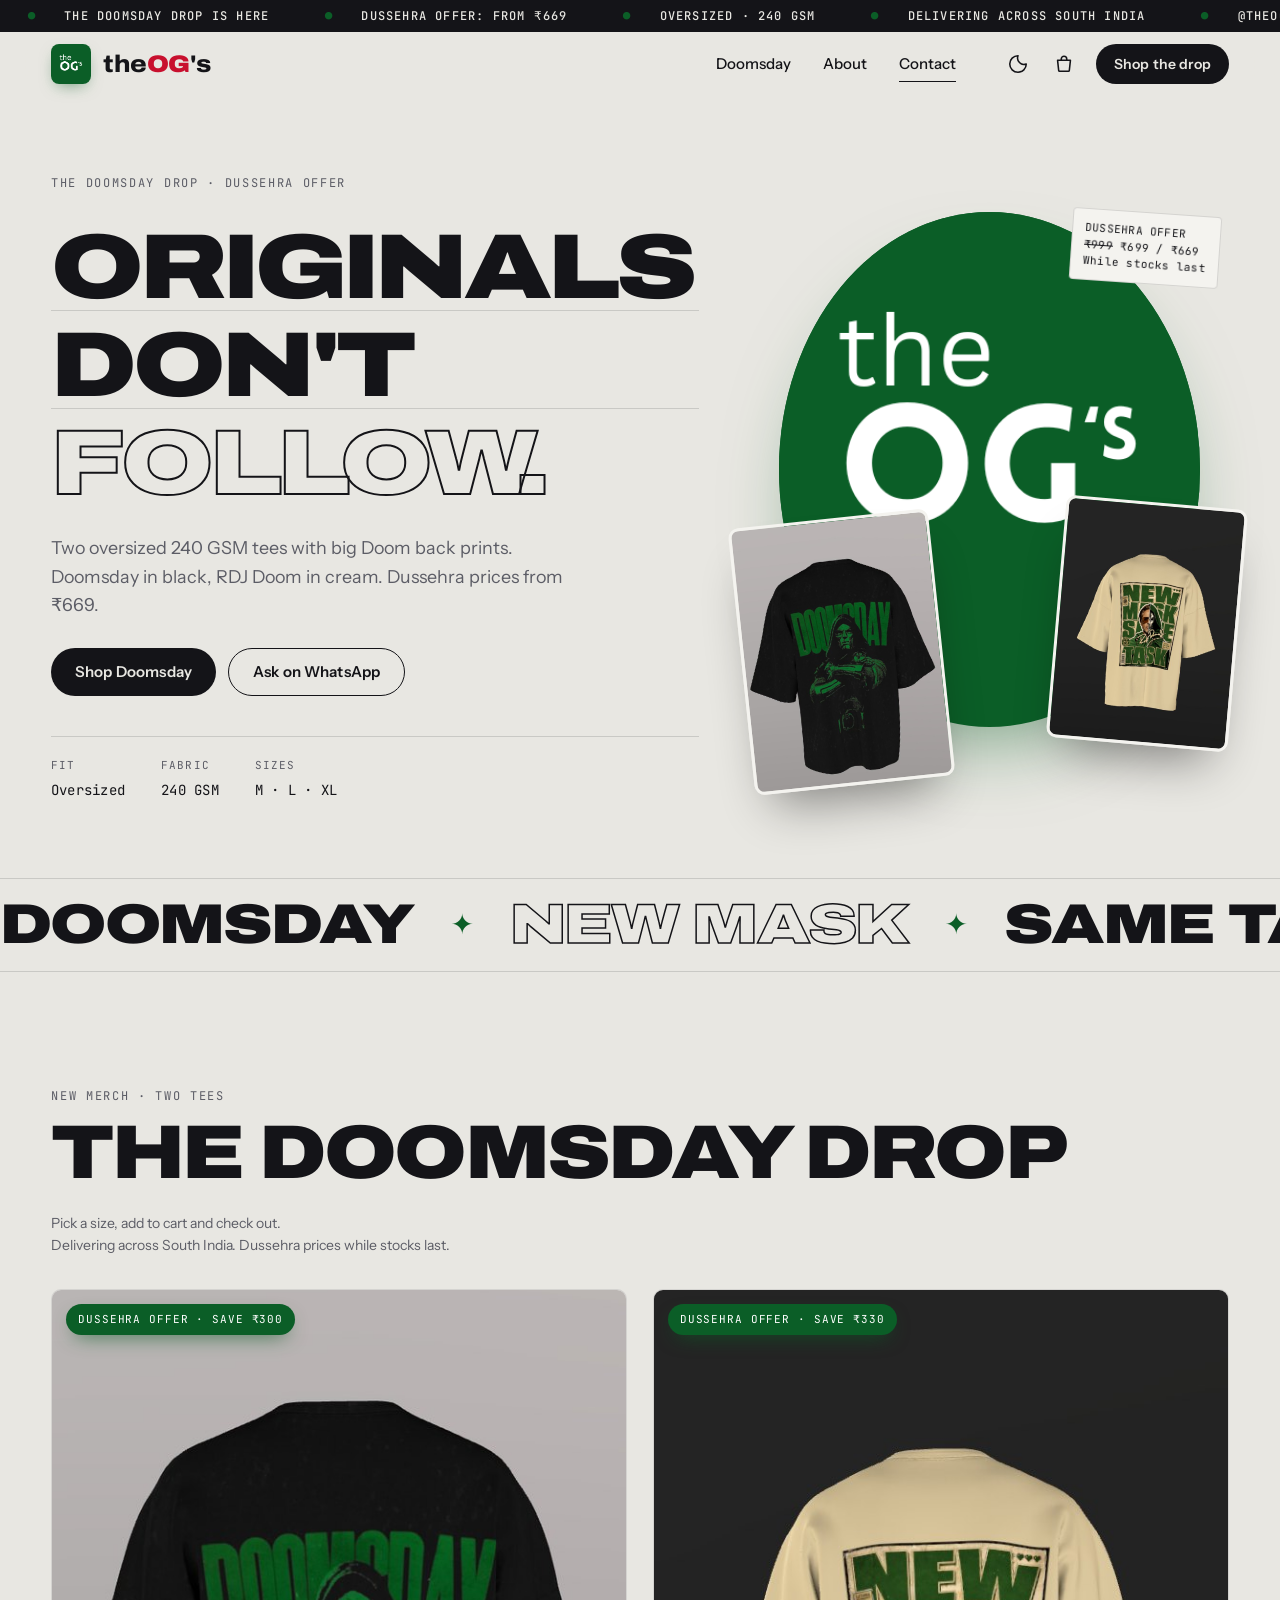
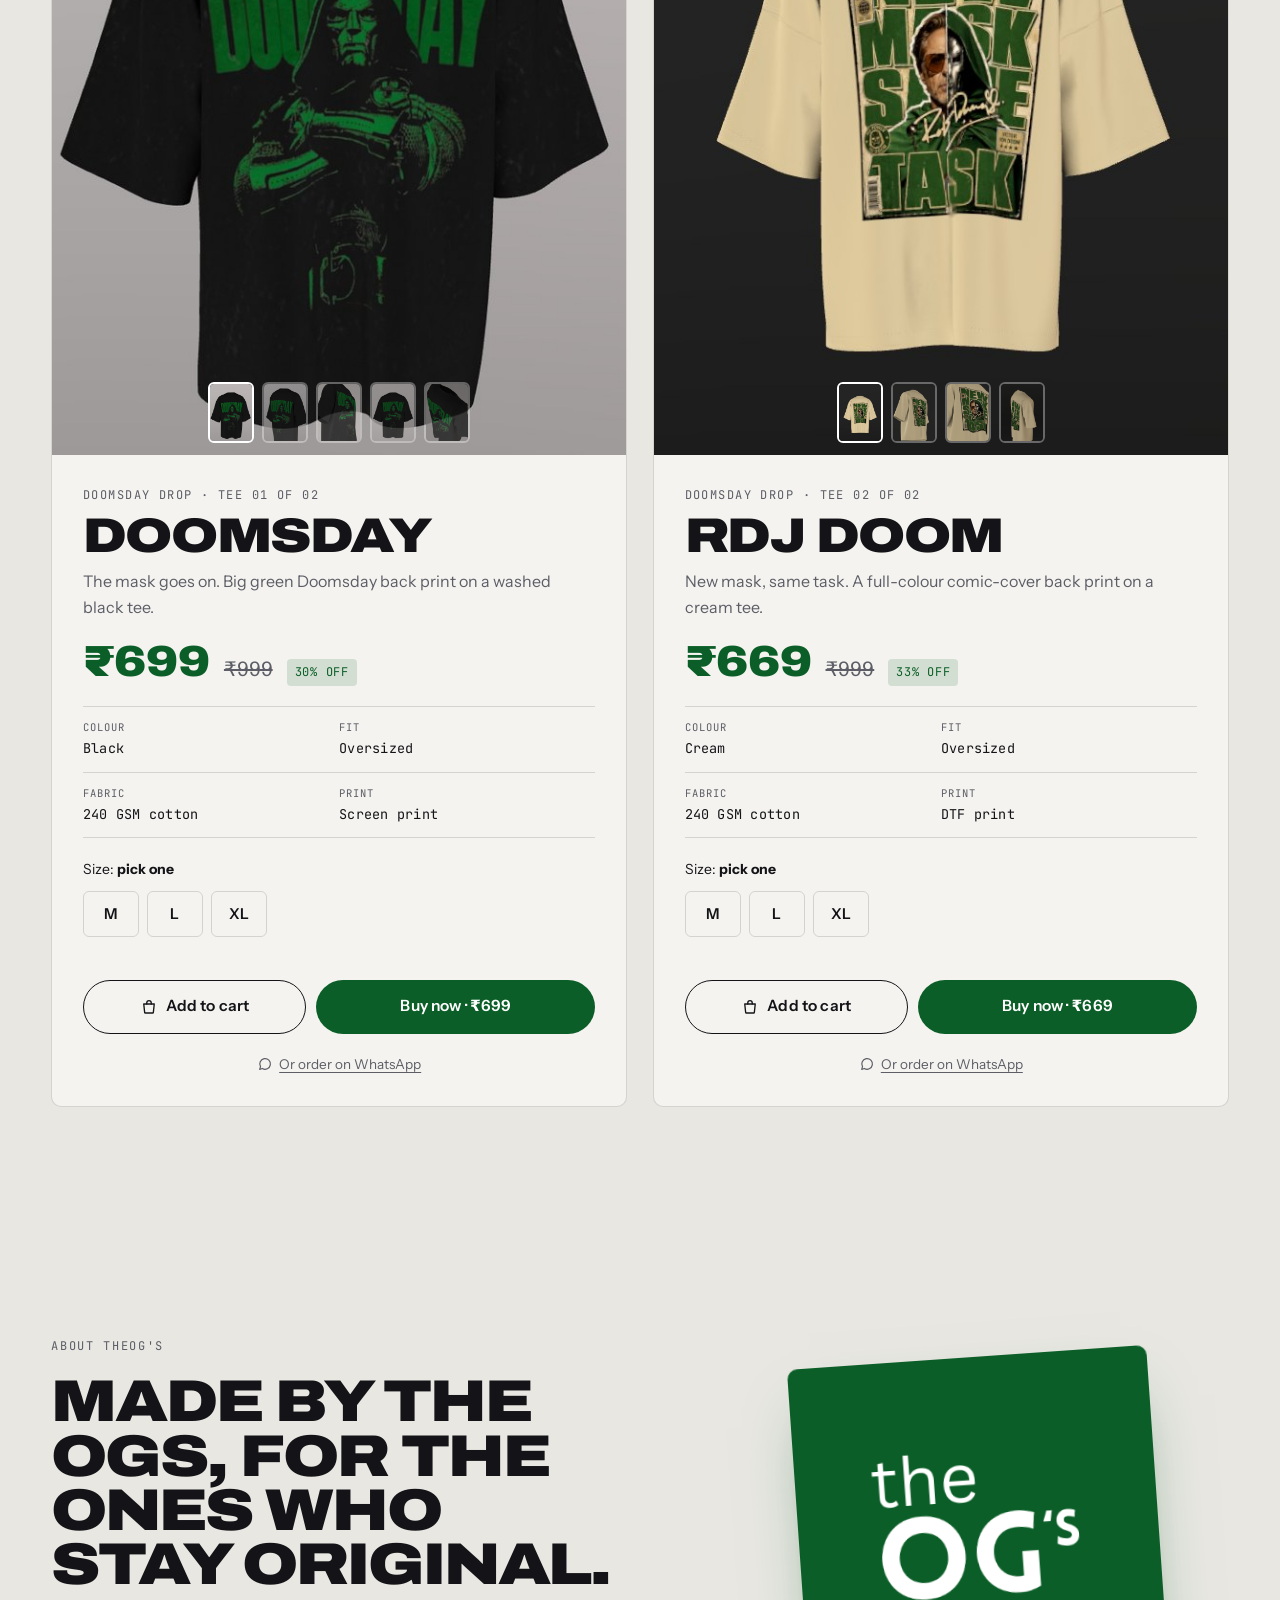
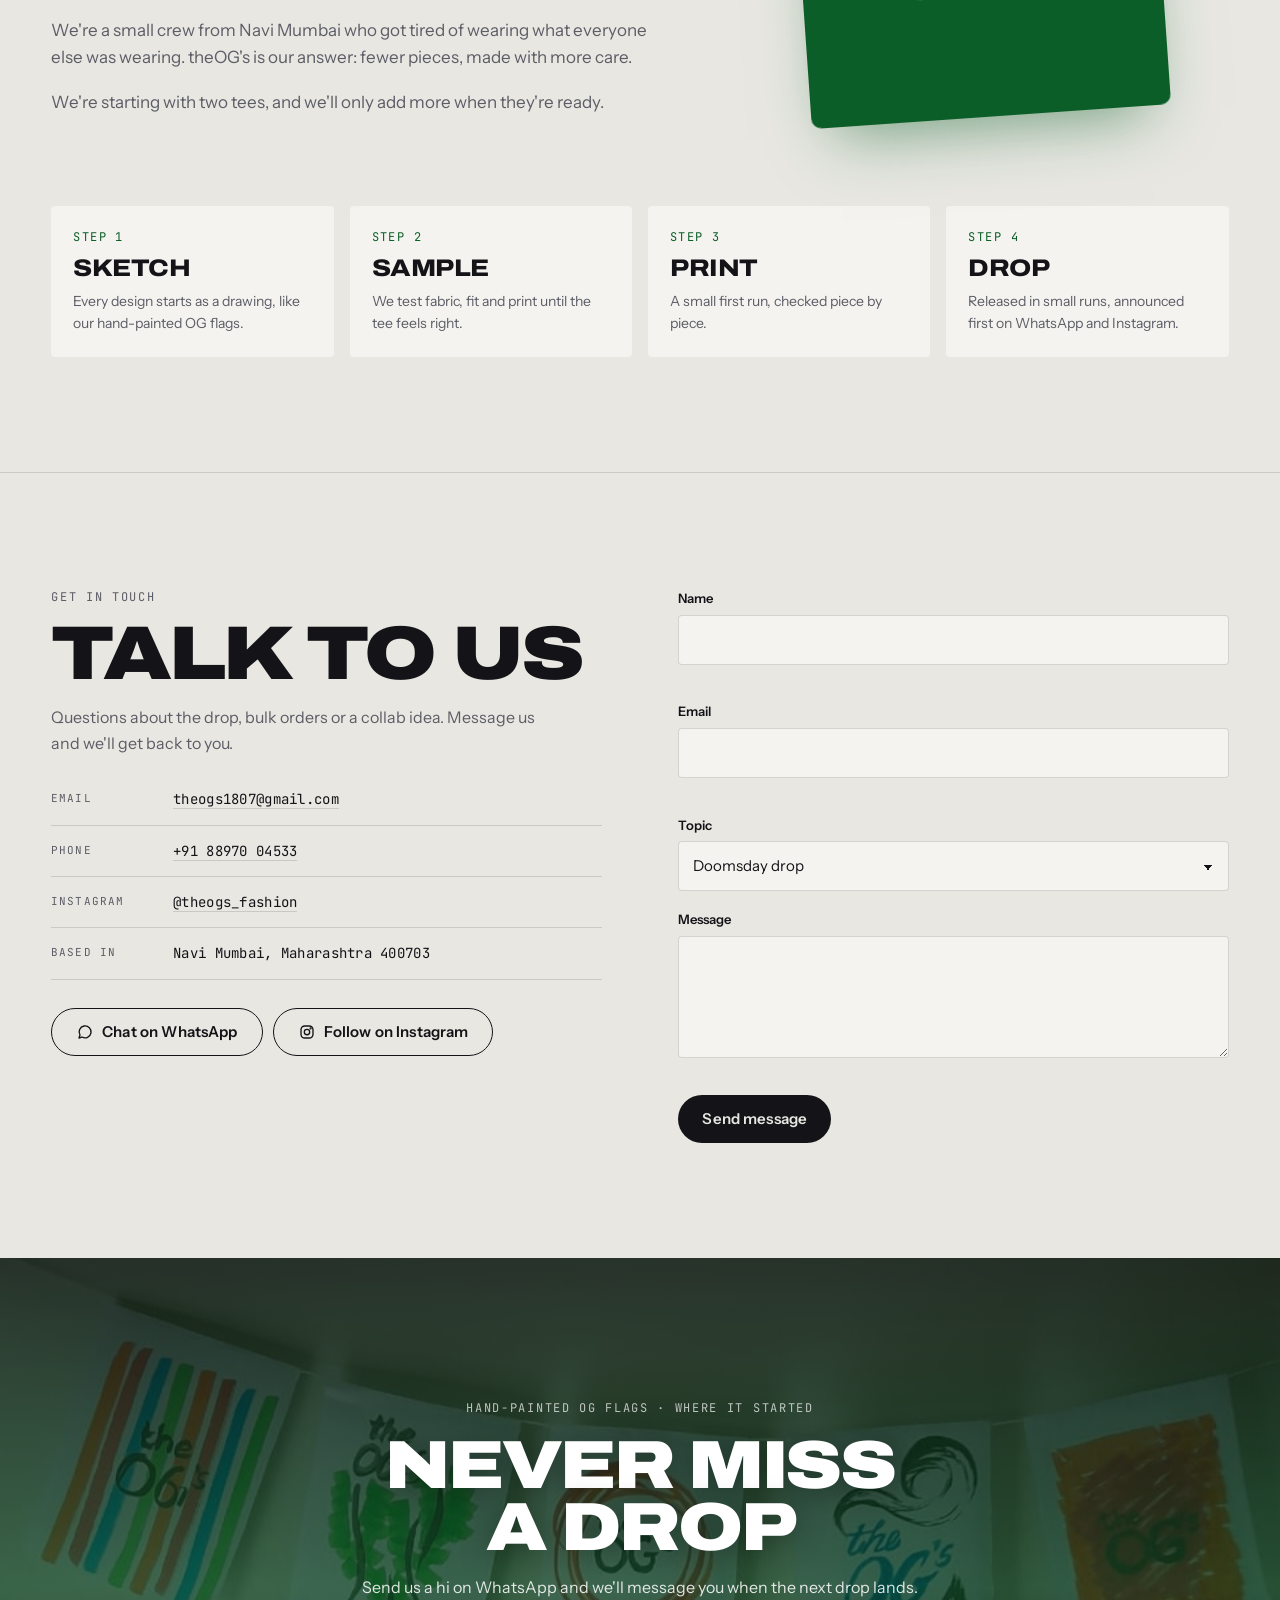
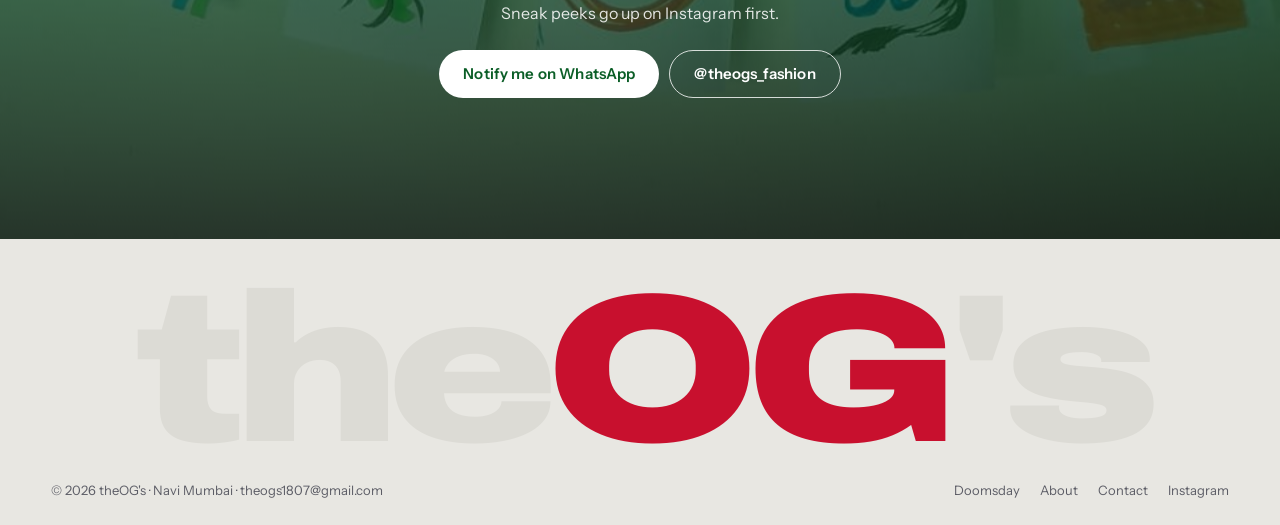
==== commit 564b3a35: "Add cart, checkout and order confirmation for the Doomsday drop Customers can add tees to a cart, th" ====
--- a/index.html
+++ b/index.html
@@ -21,8 +21,8 @@
 
   <div class="ticker" aria-label="Announcements">
     <div class="ticker__track">
-      <span>The Doomsday drop is here</span><span>Dussehra offer: from ₹669</span><span>Oversized · 240 GSM</span><span>Order on WhatsApp</span><span>@theogs_fashion</span>
-      <span aria-hidden="true">The Doomsday drop is here</span><span aria-hidden="true">Dussehra offer: from ₹669</span><span aria-hidden="true">Oversized · 240 GSM</span><span aria-hidden="true">Order on WhatsApp</span><span aria-hidden="true">@theogs_fashion</span>
+      <span>The Doomsday drop is here</span><span>Dussehra offer: from ₹669</span><span>Oversized · 240 GSM</span><span>Delivering across South India</span><span>@theogs_fashion</span>
+      <span aria-hidden="true">The Doomsday drop is here</span><span aria-hidden="true">Dussehra offer: from ₹669</span><span aria-hidden="true">Oversized · 240 GSM</span><span aria-hidden="true">Delivering across South India</span><span aria-hidden="true">@theogs_fashion</span>
     </div>
   </div>
 
@@ -41,6 +41,10 @@
         <button class="icon-btn" id="themeToggle" aria-label="Switch colour theme" title="Switch theme">
           <svg viewBox="0 0 24 24" aria-hidden="true"><path d="M12 3a9 9 0 1 0 9 9 7 7 0 0 1-9-9Z"/></svg>
         </button>
+        <button class="icon-btn" id="cartBtn" aria-label="Open cart" aria-controls="cart">
+          <svg viewBox="0 0 24 24" aria-hidden="true"><path d="M5 8h14l-1.2 11.1a1 1 0 0 1-1 .9H7.2a1 1 0 0 1-1-.9L5 8Z"/><path d="M9 8V6.5a3 3 0 0 1 6 0V8"/></svg>
+          <span class="count" hidden>0</span>
+        </button>
         <a class="btn btn--solid btn--sm nav__cta" href="#drop">Shop the drop</a>
         <button class="icon-btn burger" id="burger" aria-label="Open menu" aria-expanded="false" aria-controls="navLinks">
           <span></span><span></span>
@@ -90,7 +94,7 @@
           <p class="eyebrow mono">New merch · Two tees</p>
           <h2 id="dropTitle">The Doomsday drop</h2>
         </div>
-        <p class="section__note">Pick a size and order on WhatsApp.<br>Dussehra prices while stocks last.</p>
+        <p class="section__note">Pick a size, add to cart and check out.<br>Delivering across South India. Dussehra prices while stocks last.</p>
       </div>
       <div class="releases" id="releases"></div>
     </section>
@@ -193,9 +197,23 @@
     </div>
   </footer>
 
+  <div class="drawer" id="cart" role="dialog" aria-modal="true" aria-labelledby="cartTitle" hidden>
+    <div class="drawer__panel">
+      <div class="drawer__head">
+        <h2 id="cartTitle">Your cart</h2>
+        <button class="icon-btn drawer__close" data-close aria-label="Close cart">
+          <svg viewBox="0 0 24 24" aria-hidden="true"><path d="M6 6l12 12M18 6 6 18"/></svg>
+        </button>
+      </div>
+      <div class="drawer__body" id="cartBody"></div>
+      <div class="drawer__foot" id="cartFoot" hidden></div>
+    </div>
+  </div>
+
   <div class="toast" id="toast" role="status" aria-live="polite"></div>
 
   <script src="js/data.js"></script>
+  <script src="js/store.js"></script>
   <script src="js/app.js"></script>
 </body>
 </html>
--- a/css/styles.css
+++ b/css/styles.css
@@ -12,9 +12,7 @@
   --brand-deep: #063F19;
   --bone: #E6E1D6;
   --ink: #141418;
-  --og-blue: #2F45D8;
-  --og-end: #0B5E27;
-  --og-p: 0%;
+  --og-red: #C8102E;
   --danger: #B3261E;
   --ok: #1D7A45;
   --scrim: rgba(12, 12, 16, .45);
@@ -33,13 +31,13 @@
 @media (prefers-color-scheme: dark) {
   :root:not([data-theme="light"]) {
     --bg: #111114; --surface: #19191E; --tile: #202027; --fg: #ECEBE6; --muted: #9D9DA7;
-    --line: rgba(236, 235, 230, .14); --accent: #3FC36B; --accent-ink: #04140A; --og-blue: #7C8BFF; --og-end: #4CD47A;
+    --line: rgba(236, 235, 230, .14); --accent: #3FC36B; --accent-ink: #04140A; --og-red: #FF4D5E;
     --danger: #FF8A80; --ok: #6FD39A; --scrim: rgba(0, 0, 0, .6); color-scheme: dark;
   }
 }
 :root[data-theme="dark"] {
   --bg: #111114; --surface: #19191E; --tile: #202027; --fg: #ECEBE6; --muted: #9D9DA7;
-  --line: rgba(236, 235, 230, .14); --accent: #3FC36B; --accent-ink: #04140A; --og-blue: #7C8BFF; --og-end: #4CD47A;
+  --line: rgba(236, 235, 230, .14); --accent: #3FC36B; --accent-ink: #04140A; --og-red: #FF4D5E;
   --danger: #FF8A80; --ok: #6FD39A; --scrim: rgba(0, 0, 0, .6); color-scheme: dark;
 }
 
@@ -120,11 +118,8 @@
 .logo:hover img { transform: rotate(-6deg) scale(1.05); }
 .logo__word { font: 800 24px/1 var(--f-display); font-stretch: 112%; letter-spacing: -.02em; }
 .logo__word b, .footer__big b {
-  font-weight: 900; color: var(--og-blue);
-  color: color-mix(in oklab, var(--og-end) var(--og-p), var(--og-blue));
-  transition: color .25s linear;
-}
-.footer__big b { --og-p: 100%; }
+  font-weight: 900; color: var(--og-red);
+}
 .nav__cta { margin-left: 8px; }
 .nav__links { display: flex; gap: 32px; margin-left: auto; }
 .nav__links a { text-decoration: none; font-weight: 500; font-size: 15px; position: relative; padding: 6px 0; }
@@ -245,8 +240,6 @@
 .sizes.shake { animation: shake .4s; }
 @keyframes shake { 25% { transform: translateX(-6px); } 75% { transform: translateX(6px); } }
 .sizepick__hint { font-size: 13px; color: var(--danger); min-height: 1em; }
-.btn--order { width: 100%; min-height: 54px; font-size: 16px; }
-.btn--order:hover { background: var(--brand); color: #FFFFFF; }
 
 /* About */
 .about__grid { display: grid; grid-template-columns: minmax(0, 1.2fr) minmax(0, 1fr); gap: clamp(32px, 6vw, 96px); align-items: end; }
@@ -276,7 +269,7 @@
 .contact__list a:hover { border-color: var(--accent); color: var(--accent); }
 .contact__actions { display: flex; flex-wrap: wrap; gap: 10px; margin-top: 28px; }
 .form { display: grid; gap: 18px; align-content: start; }
-.field { display: grid; gap: 6px; }
+.field { display: grid; gap: 6px; align-content: start; }
 .field label { font-size: 13px; font-weight: 600; }
 .field input, .field select, .field textarea {
   width: 100%; border: 1px solid var(--line); background: var(--surface); border-radius: var(--radius); padding: 12px 14px; font-size: 15px;
@@ -312,7 +305,7 @@
   font: 900 clamp(56px, 16.5vw, 250px)/.8 var(--f-display); font-stretch: 125%; letter-spacing: -.06em; text-align: center;
   margin: clamp(24px, 4vw, 48px) 0 24px; white-space: nowrap; color: var(--tile);
 }
-.footer__big b { color: var(--accent); font-weight: 900; }
+.footer__big b { color: var(--og-red); font-weight: 900; }
 .footer__row { max-width: var(--max); margin: 0 auto; display: flex; justify-content: space-between; flex-wrap: wrap; gap: 12px; font-size: 13px; color: var(--muted); }
 .footer__row nav { display: flex; gap: 20px; }
 .footer__row a { text-decoration: none; }
@@ -330,6 +323,167 @@
 /* Reveal on scroll: content is visible by default; JS only adds a gentle lift. */
 .reveal { transition: transform .9s var(--ease), opacity .9s var(--ease); }
 .reveal.pre { transform: translateY(24px); opacity: .001; }
+
+/* Buy buttons on each tee */
+.buy { display: grid; grid-template-columns: minmax(0, 1fr) minmax(0, 1.25fr); gap: 10px; }
+.btn--buy { min-height: 54px; padding-inline: 14px; font-size: 15.5px; white-space: nowrap; }
+.buy .btn--solid { background: var(--accent); color: var(--accent-ink); }
+.buy .btn--solid:hover { background: var(--fg); color: var(--bg); }
+.release__wa { justify-self: center; display: inline-flex; align-items: center; gap: 6px; font-size: 13.5px; color: var(--muted); text-underline-offset: 3px; }
+.release__wa:hover { color: var(--fg); }
+.release__wa svg { width: 16px; height: 16px; fill: none; stroke: currentColor; stroke-width: 1.8; stroke-linejoin: round; }
+
+/* Cart drawer */
+.drawer { position: fixed; inset: 0; z-index: 70; background: var(--scrim); opacity: 0; transition: opacity .35s var(--ease); }
+.drawer.open { opacity: 1; }
+.drawer__panel {
+  position: absolute; top: 0; right: 0; bottom: 0; width: min(440px, 100%); background: var(--bg); display: flex; flex-direction: column;
+  transform: translateX(100%); transition: transform .4s var(--ease); box-shadow: -30px 0 60px -30px rgba(0, 0, 0, .4);
+  padding-top: env(safe-area-inset-top, 0px);
+}
+.drawer.open .drawer__panel { transform: none; }
+.drawer__head { display: flex; align-items: center; justify-content: space-between; padding: 14px 12px 14px 24px; border-bottom: 1px solid var(--line); }
+.drawer__head h2 { font-size: 26px; letter-spacing: -.02em; }
+.drawer__body { flex: 1; overflow-y: auto; padding: 8px 24px; overscroll-behavior: contain; }
+.drawer__foot { border-top: 1px solid var(--line); padding: 16px 24px calc(18px + env(safe-area-inset-bottom, 0px)); display: grid; gap: 14px; background: var(--surface); }
+.drawer__note { text-align: center; color: var(--muted); text-transform: uppercase; letter-spacing: .08em; font-size: 10.5px; }
+.btn--checkout { min-height: 54px; font-size: 16px; background: var(--accent); color: var(--accent-ink); }
+.btn--checkout:hover { background: var(--fg); color: var(--bg); }
+
+.lines { list-style: none; margin: 0; padding: 0; }
+.line { display: grid; grid-template-columns: auto minmax(0, 1fr) auto; gap: 14px; align-items: start; padding: 16px 0; border-bottom: 1px solid var(--line); }
+.line:last-child { border-bottom: 0; }
+.line > img, .line__thumb img { width: 72px; aspect-ratio: 3 / 4; height: auto; object-fit: cover; border-radius: 6px; background: #1C1C1E; }
+.line__info { display: grid; gap: 4px; min-width: 0; }
+.line__name { font: 800 18px/1.1 var(--f-display); font-stretch: 112%; text-transform: uppercase; letter-spacing: -.01em; }
+.line__meta { color: var(--muted); }
+.line__end { display: grid; justify-items: end; gap: 2px; }
+.line__price { font-weight: 600; font-variant-numeric: tabular-nums; }
+.line__was { color: var(--muted); font-size: 13px; }
+.line__remove { margin-top: 8px; font-size: 13px; color: var(--muted); text-decoration: underline; text-underline-offset: 3px; }
+.line__remove:hover { color: var(--danger); }
+.qty { display: inline-flex; align-items: center; margin-top: 8px; border: 1.5px solid var(--line); border-radius: 999px; width: max-content; }
+.qty button { width: 36px; height: 34px; font-size: 18px; border-radius: 999px; }
+.qty button:hover:not([disabled]) { background: var(--line); }
+.qty button[disabled] { opacity: .3; cursor: default; }
+.qty span { min-width: 24px; text-align: center; font-weight: 600; font-variant-numeric: tabular-nums; }
+.empty { display: grid; justify-items: center; gap: 10px; text-align: center; padding: 64px 8px; }
+.empty__title { font: 900 26px/1 var(--f-display); font-stretch: 115%; text-transform: uppercase; }
+.empty .btn { margin-top: 10px; }
+
+.sum { margin: 0; display: grid; gap: 8px; font-size: 14.5px; }
+.sum div { display: flex; justify-content: space-between; gap: 12px; }
+.sum dt { color: var(--muted); }
+.sum dd { margin: 0; font-variant-numeric: tabular-nums; }
+.sum__save dd { color: var(--accent); font-weight: 600; }
+.sum__total { padding-top: 10px; border-top: 1px solid var(--line); font-size: 17px; }
+.sum__total dt { color: var(--fg); font-weight: 600; }
+.sum__total dd { font: 900 22px/1 var(--f-display); font-stretch: 112%; }
+
+/* Checkout page */
+.co-page .nav { position: sticky; }
+.co-page .nav__inner { justify-content: space-between; }
+.co-secure { display: inline-flex; align-items: center; gap: 6px; text-transform: uppercase; letter-spacing: .14em; color: var(--muted); }
+.co-secure svg { width: 16px; height: 16px; fill: none; stroke: currentColor; stroke-width: 1.8; }
+.checkout {
+  max-width: 1120px; margin: 0 auto; padding: clamp(20px, 3vw, 40px) var(--gutter) 80px;
+  display: grid; grid-template-columns: minmax(0, 1fr) minmax(0, 380px); gap: clamp(24px, 4vw, 56px); align-items: start;
+}
+.co-finished .checkout { grid-template-columns: minmax(0, 620px); justify-content: center; }
+.co__main { display: grid; gap: 20px; min-width: 0; }
+.steps { list-style: none; margin: 0 0 4px; padding: 0; display: flex; gap: 6px; text-transform: uppercase; letter-spacing: .1em; color: var(--muted); }
+.steps li { flex: 1; display: flex; align-items: center; gap: 8px; padding-top: 10px; border-top: 3px solid var(--line); transition: border-color .3s, color .3s; }
+.steps span { width: 22px; height: 22px; border-radius: 50%; display: grid; place-items: center; border: 1.5px solid currentColor; font-size: 11px; }
+.steps li[aria-current="step"] { color: var(--fg); border-top-color: var(--fg); }
+.steps li.done { color: var(--accent); border-top-color: var(--accent); }
+.steps li.done span { background: var(--accent); border-color: var(--accent); color: var(--accent-ink); }
+.co__step { display: grid; gap: 20px; }
+.co__box { margin: 0; border: 1px solid var(--line); background: var(--surface); border-radius: 10px; padding: clamp(18px, 2.4vw, 28px); min-width: 0; }
+fieldset.co__box { display: grid; gap: 16px; }
+.co__box legend { float: left; width: 100%; padding: 0; margin-bottom: 4px; font: 900 22px/1 var(--f-display); font-stretch: 115%; text-transform: uppercase; letter-spacing: -.01em; }
+.co__h { font: 900 22px/1 var(--f-display); font-stretch: 115%; text-transform: uppercase; letter-spacing: -.01em; }
+.co__boxhead { display: flex; justify-content: space-between; align-items: baseline; gap: 12px; margin-bottom: 12px; }
+.co__zone { color: var(--muted); line-height: 1.5; padding: 10px 12px; border-radius: 6px; background: color-mix(in srgb, var(--accent) 9%, transparent); }
+.grid2 { display: grid; grid-template-columns: repeat(2, minmax(0, 1fr)); gap: 14px 16px; }
+.span2 { grid-column: 1 / -1; }
+.field .opt { font-weight: 400; color: var(--muted); }
+.field select { appearance: none; background-image: linear-gradient(45deg, transparent 50%, currentColor 50%), linear-gradient(135deg, currentColor 50%, transparent 50%); background-position: calc(100% - 20px) 52%, calc(100% - 15px) 52%; background-size: 5px 5px; background-repeat: no-repeat; padding-right: 36px; }
+.field.invalid select { border-color: var(--danger); }
+.prefix { display: flex; align-items: stretch; }
+.prefix span { display: grid; place-items: center; padding: 0 12px; border: 1px solid var(--line); border-right: 0; border-radius: var(--radius) 0 0 var(--radius); background: var(--tile); font-weight: 600; font-size: 15px; }
+.prefix input { border-radius: 0 var(--radius) var(--radius) 0; }
+.field.invalid .prefix input { border-color: var(--danger); }
+.co__box .err { min-height: 0; }
+.co__box .err:empty { display: none; }
+.hintline { color: var(--muted); font-size: 12.5px; }
+.field.invalid .hintline { display: none; }
+.choice-row { display: flex; gap: 8px; }
+.chip input, .payopt input { position: absolute; opacity: 0; pointer-events: none; }
+.chip span { display: inline-block; padding: 8px 18px; border-radius: 999px; border: 1.5px solid var(--line); font-size: 14px; font-weight: 600; cursor: pointer; transition: all .2s; }
+.chip input:checked + span { background: var(--fg); color: var(--bg); border-color: var(--fg); }
+.chip input:focus-visible + span { outline: 2px solid var(--accent); outline-offset: 2px; }
+.check { display: flex; align-items: center; gap: 10px; font-size: 14px; color: var(--muted); cursor: pointer; }
+.check input { width: 18px; height: 18px; accent-color: var(--accent); }
+.co__next { min-height: 56px; font-size: 16px; background: var(--accent); color: var(--accent-ink); }
+.co__next:hover { background: var(--fg); color: var(--bg); }
+.co__next[disabled] { opacity: .6; }
+.addr { display: grid; gap: 4px; }
+.addr .mono { color: var(--muted); margin-top: 4px; }
+.tag { display: inline-block; margin-left: 6px; padding: 2px 8px; border-radius: 4px; background: var(--tile); text-transform: uppercase; font-size: 10.5px; vertical-align: 2px; }
+.lines--review .line > img { width: 64px; }
+.co__eta { color: var(--muted); margin-top: 8px; }
+.paybox { display: grid; gap: 10px; margin-top: 14px; }
+.payopt { position: relative; display: flex; align-items: center; gap: 14px; padding: 16px; border: 1.5px solid var(--line); border-radius: 8px; }
+.payopt span { display: grid; gap: 3px; flex: 1; }
+.payopt small { color: var(--muted); font-size: 13.5px; line-height: 1.45; }
+.payopt.is-on { border-color: var(--accent); background: color-mix(in srgb, var(--accent) 7%, transparent); }
+.payopt.is-on::before { content: ""; flex: none; width: 18px; height: 18px; border-radius: 50%; border: 5px solid var(--accent); }
+.payopt--soon { opacity: .6; }
+.payopt--soon::before { content: ""; flex: none; width: 18px; height: 18px; border-radius: 50%; border: 1.5px solid var(--line); }
+.payopt em { font-style: normal; padding: 4px 8px; border-radius: 4px; background: var(--tile); text-transform: uppercase; letter-spacing: .06em; font-size: 10.5px; white-space: nowrap; }
+.co__payerr:empty { display: none; }
+.co__fine { font-size: 13px; color: var(--muted); text-align: center; }
+
+.co__summary { position: sticky; top: calc(var(--nav-h) + 20px); border: 1px solid var(--line); background: var(--surface); border-radius: 10px; padding: 22px; }
+.co__sumtoggle { display: none; }
+.co__sumbody { display: grid; gap: 14px; }
+.lines--mini .line { grid-template-columns: auto minmax(0, 1fr) auto; padding: 12px 0; align-items: center; }
+.done__box .lines--mini .line { grid-template-columns: minmax(0, 1fr) auto; }
+.line__thumb { position: relative; }
+.line__thumb img { width: 52px; }
+.line__thumb b { position: absolute; top: -7px; right: -7px; min-width: 20px; height: 20px; border-radius: 10px; background: var(--fg); color: var(--bg); font-size: 11px; display: grid; place-items: center; padding: 0 5px; }
+.lines--mini .line__name { font-size: 15px; }
+
+.co__done { justify-items: center; text-align: center; gap: 16px; outline: none; }
+.co__done h1 { font: 900 clamp(34px, 6vw, 56px)/.95 var(--f-display); font-stretch: 118%; text-transform: uppercase; letter-spacing: -.03em; }
+.done__badge { width: 72px; height: 72px; border-radius: 50%; background: var(--accent); color: var(--accent-ink); display: grid; place-items: center; animation: pop .6s var(--ease) both; }
+.done__badge svg { width: 36px; height: 36px; fill: none; stroke: currentColor; stroke-width: 2.4; stroke-linecap: round; stroke-linejoin: round; }
+@keyframes pop { from { transform: scale(.4); opacity: 0; } }
+.done__lede { color: var(--muted); max-width: 48ch; }
+.done__lede b { color: var(--fg); }
+.btn--wa { min-height: 56px; font-size: 16px; background: #1FA855; color: #FFFFFF; max-width: 420px; }
+.btn--wa:hover { background: var(--fg); color: var(--bg); }
+.done__box { width: 100%; text-align: left; display: grid; gap: 12px; }
+.done__addr { font-size: 14px; color: var(--muted); }
+.done__addr b { color: var(--fg); }
+.co__empty { justify-items: center; text-align: center; padding: 48px 0; }
+
+@media (max-width: 860px) {
+  .checkout { grid-template-columns: minmax(0, 1fr); }
+  .co__summary { position: static; order: -1; padding: 0; overflow: hidden; }
+  .co__sumtoggle { display: flex; width: 100%; justify-content: space-between; align-items: center; padding: 16px 18px; font-weight: 600; font-size: 15px; }
+  .co__sumtoggle span::after { content: "▾"; margin-left: 8px; display: inline-block; transition: transform .3s; }
+  .co__sumtoggle[aria-expanded="true"] span::after { transform: rotate(180deg); }
+  .co__sumtoggle b { font: 900 18px/1 var(--f-display); }
+  .co__sumbody { display: none; padding: 0 18px 18px; }
+  .co__summary.open .co__sumbody { display: grid; }
+}
+@media (max-width: 520px) {
+  .grid2 { grid-template-columns: minmax(0, 1fr); }
+  .buy { grid-template-columns: minmax(0, 1fr); }
+  .steps { font-size: 10.5px; }
+  .co-secure { display: none; }
+}
 
 /* Responsive */
 @media (max-width: 1080px) {
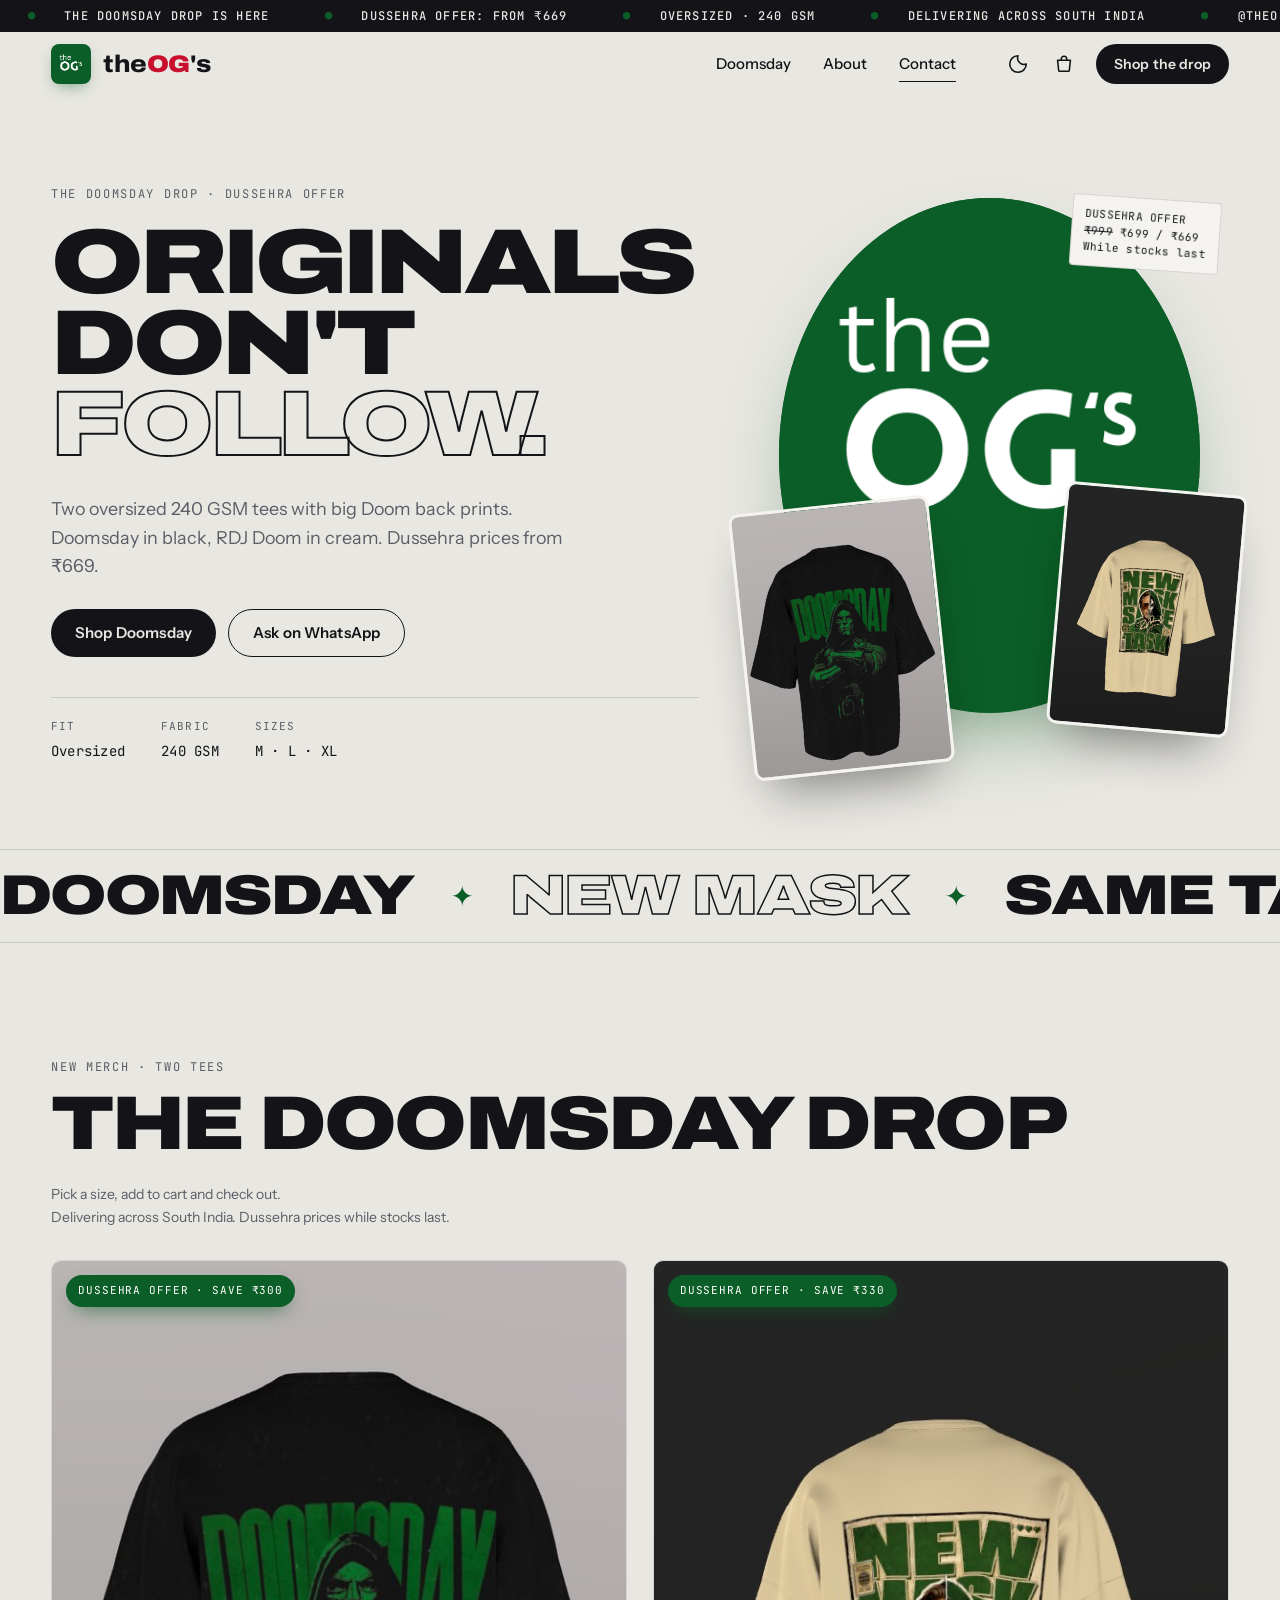
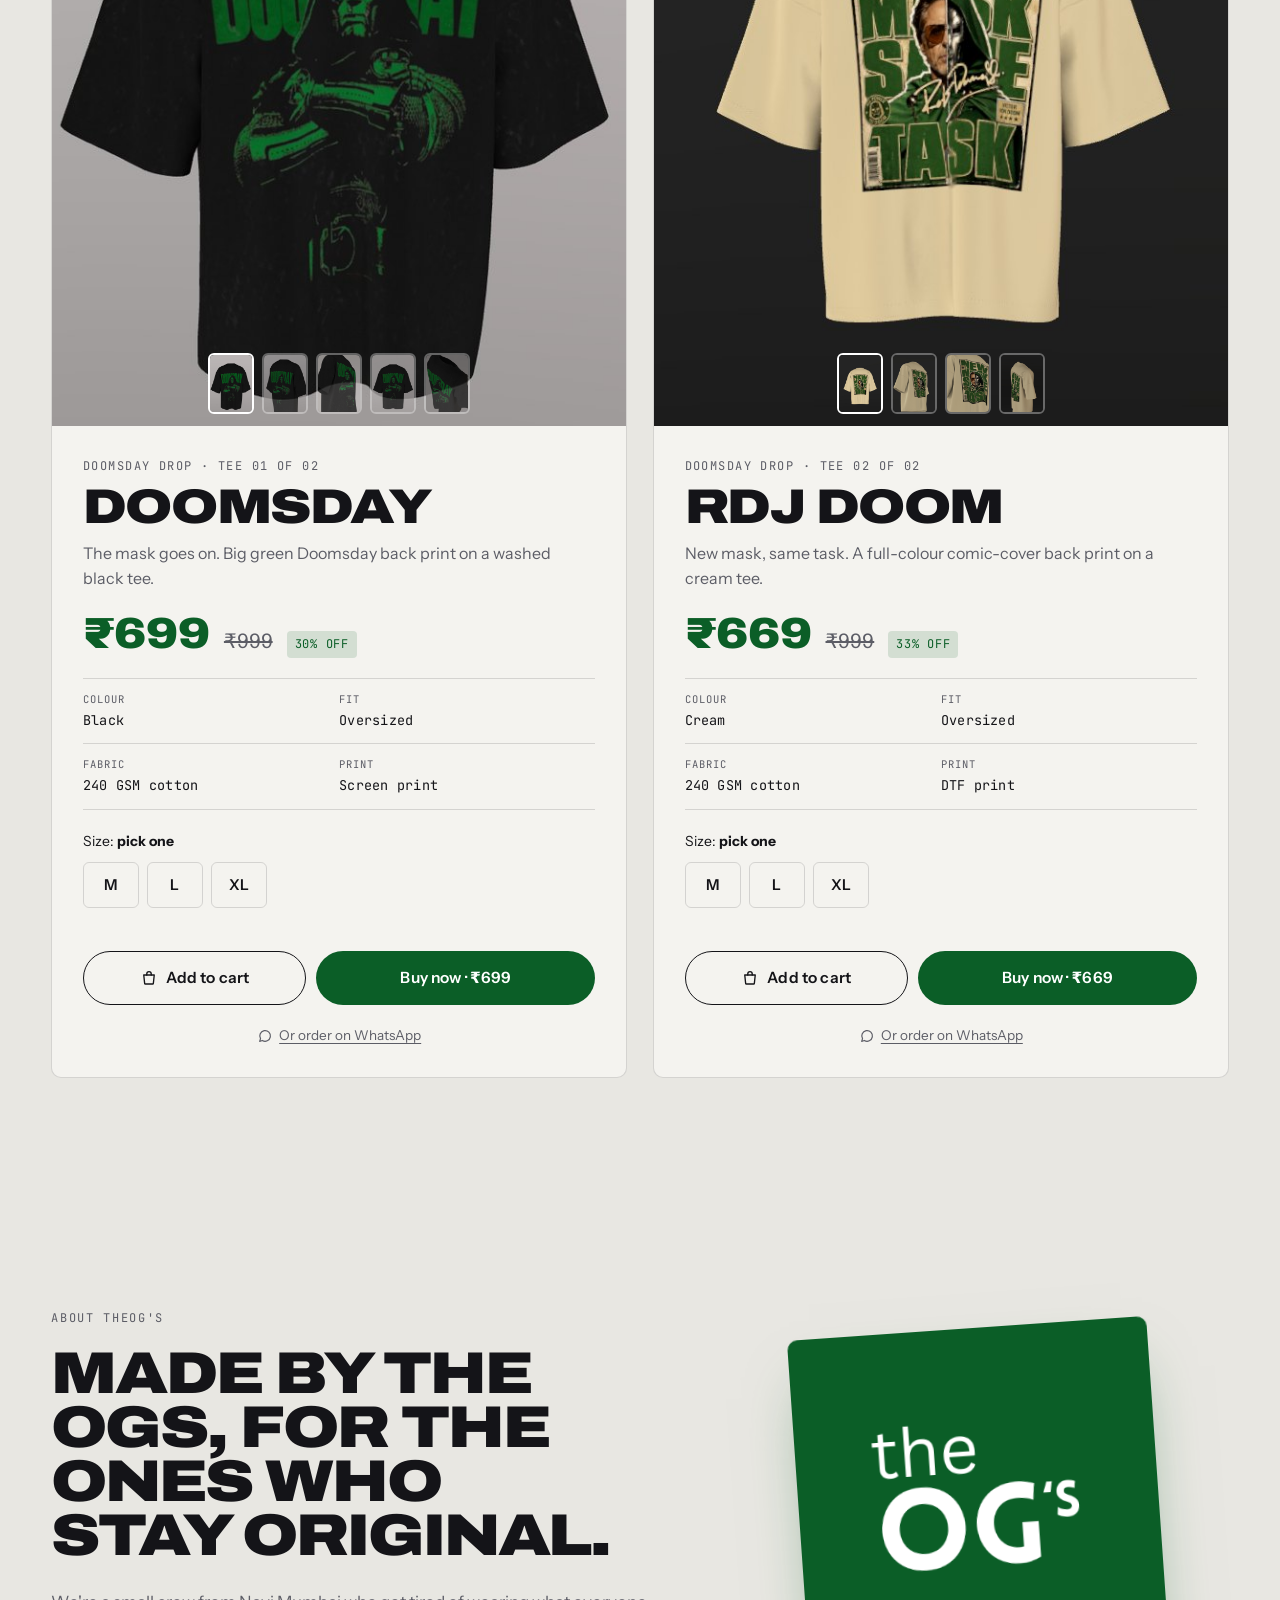
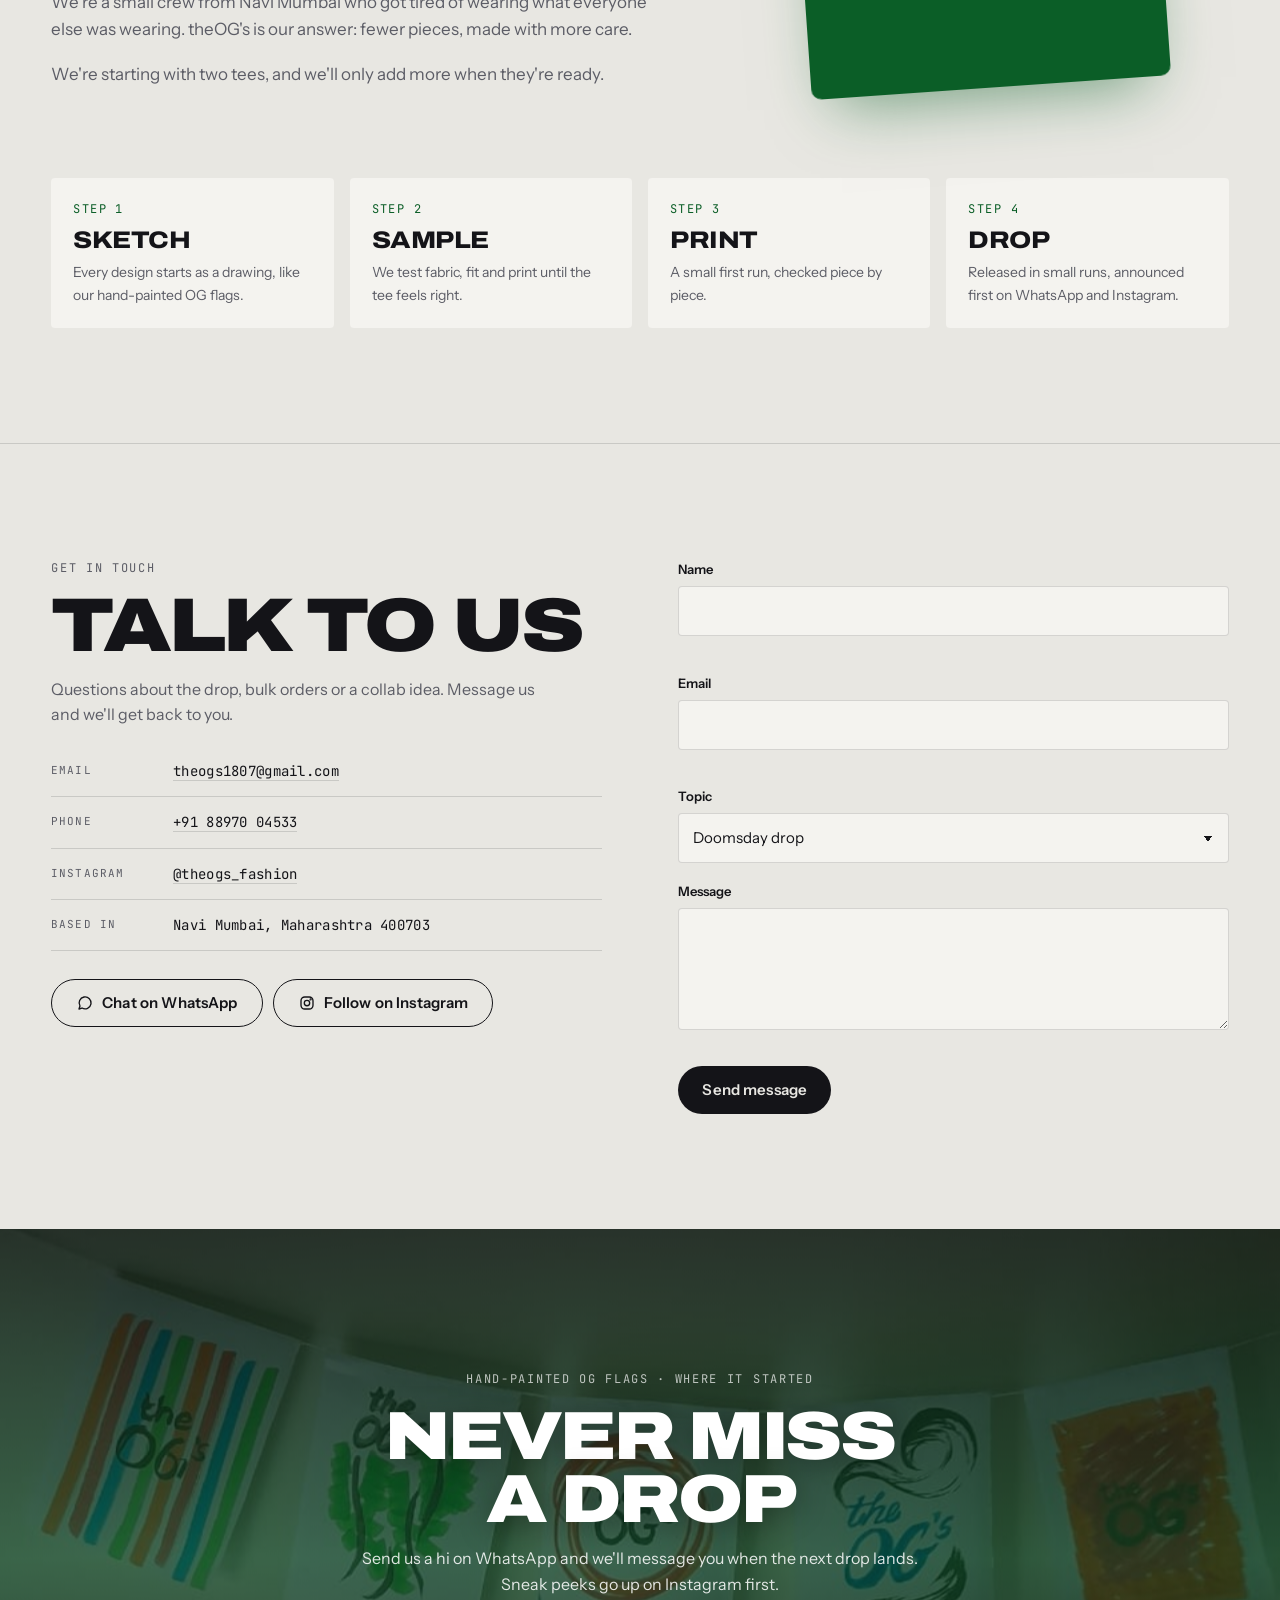
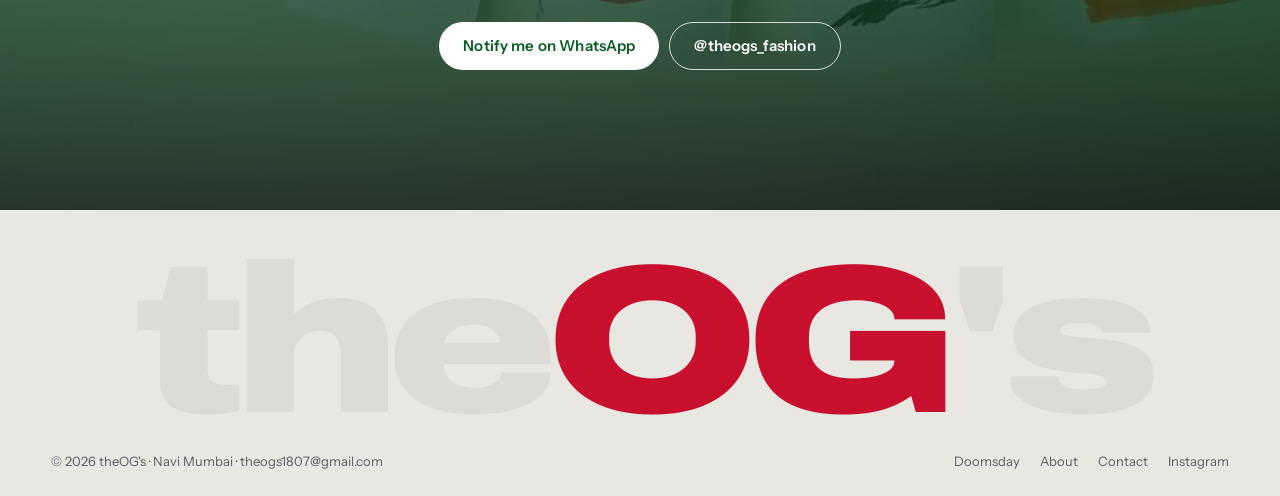
==== commit d7f40cee: "Fix the phone menu, polish mobile, add sales tracking hooks The phone menu was trapped inside the he" ====
--- a/index.html
+++ b/index.html
@@ -36,6 +36,10 @@
         <a href="#drop">Doomsday</a>
         <a href="#about">About</a>
         <a href="#contact">Contact</a>
+        <div class="menu__extra">
+          <a class="btn btn--solid" href="#drop">Shop the drop</a>
+          <a class="btn btn--ghost" data-wa="Hi theOG's! I have a question about the Doomsday drop." href="https://wa.me/918897004533" target="_blank" rel="noopener">Ask on WhatsApp</a>
+        </div>
       </nav>
       <div class="nav__actions">
         <button class="icon-btn" id="themeToggle" aria-label="Switch colour theme" title="Switch theme">
@@ -210,6 +214,10 @@
     </div>
   </div>
 
+  <div class="mbar" id="mbar">
+    <button class="btn" id="mbarBtn" tabindex="-1">Shop the drop</button>
+  </div>
+
   <div class="toast" id="toast" role="status" aria-live="polite"></div>
 
   <script src="js/data.js"></script>
--- a/css/styles.css
+++ b/css/styles.css
@@ -106,10 +106,16 @@
 /* Nav */
 .nav {
   position: sticky; top: env(safe-area-inset-top, 0px); z-index: 40;
+  border-bottom: 1px solid transparent; transition: border-color .3s, transform .4s var(--ease);
+}
+/* The frosted background sits on a pseudo-element: a backdrop-filter on .nav itself
+   would trap the fixed phone menu inside the header bar. */
+.nav::before {
+  content: ""; position: absolute; inset: 0; z-index: -1;
   background: color-mix(in srgb, var(--bg) 82%, transparent);
   backdrop-filter: saturate(1.4) blur(14px); -webkit-backdrop-filter: saturate(1.4) blur(14px);
-  border-bottom: 1px solid transparent; transition: border-color .3s, transform .4s var(--ease);
-}
+}
+.nav.menu-open::before { background: var(--bg); }
 .nav.scrolled { border-bottom-color: var(--line); }
 .nav.hide { transform: translateY(-100%); }
 .nav__inner { max-width: var(--max); margin: 0 auto; padding-inline: var(--gutter); height: var(--nav-h); display: flex; align-items: center; gap: 24px; }
@@ -351,9 +357,9 @@
 .btn--checkout:hover { background: var(--fg); color: var(--bg); }
 
 .lines { list-style: none; margin: 0; padding: 0; }
-.line { display: grid; grid-template-columns: auto minmax(0, 1fr) auto; gap: 14px; align-items: start; padding: 16px 0; border-bottom: 1px solid var(--line); }
-.line:last-child { border-bottom: 0; }
-.line > img, .line__thumb img { width: 72px; aspect-ratio: 3 / 4; height: auto; object-fit: cover; border-radius: 6px; background: #1C1C1E; }
+.cline { display: grid; grid-template-columns: auto minmax(0, 1fr) auto; gap: 14px; align-items: start; padding: 16px 0; border-bottom: 1px solid var(--line); }
+.cline:last-child { border-bottom: 0; }
+.cline > img, .line__thumb img { width: 72px; aspect-ratio: 3 / 4; height: auto; object-fit: cover; border-radius: 6px; background: #1C1C1E; }
 .line__info { display: grid; gap: 4px; min-width: 0; }
 .line__name { font: 800 18px/1.1 var(--f-display); font-stretch: 112%; text-transform: uppercase; letter-spacing: -.01em; }
 .line__meta { color: var(--muted); }
@@ -430,7 +436,7 @@
 .addr { display: grid; gap: 4px; }
 .addr .mono { color: var(--muted); margin-top: 4px; }
 .tag { display: inline-block; margin-left: 6px; padding: 2px 8px; border-radius: 4px; background: var(--tile); text-transform: uppercase; font-size: 10.5px; vertical-align: 2px; }
-.lines--review .line > img { width: 64px; }
+.lines--review .cline > img { width: 64px; }
 .co__eta { color: var(--muted); margin-top: 8px; }
 .paybox { display: grid; gap: 10px; margin-top: 14px; }
 .payopt { position: relative; display: flex; align-items: center; gap: 14px; padding: 16px; border: 1.5px solid var(--line); border-radius: 8px; }
@@ -447,8 +453,8 @@
 .co__summary { position: sticky; top: calc(var(--nav-h) + 20px); border: 1px solid var(--line); background: var(--surface); border-radius: 10px; padding: 22px; }
 .co__sumtoggle { display: none; }
 .co__sumbody { display: grid; gap: 14px; }
-.lines--mini .line { grid-template-columns: auto minmax(0, 1fr) auto; padding: 12px 0; align-items: center; }
-.done__box .lines--mini .line { grid-template-columns: minmax(0, 1fr) auto; }
+.lines--mini .cline { grid-template-columns: auto minmax(0, 1fr) auto; padding: 12px 0; align-items: center; }
+.done__box .lines--mini .cline { grid-template-columns: minmax(0, 1fr) auto; }
 .line__thumb { position: relative; }
 .line__thumb img { width: 52px; }
 .line__thumb b { position: absolute; top: -7px; right: -7px; min-width: 20px; height: 20px; border-radius: 10px; background: var(--fg); color: var(--bg); font-size: 11px; display: grid; place-items: center; padding: 0 5px; }
@@ -485,6 +491,15 @@
   .co-secure { display: none; }
 }
 
+/* Phone bottom bar: a shortcut to the drop or the cart */
+.mbar {
+  display: none; position: fixed; left: 12px; right: 12px; bottom: calc(12px + env(safe-area-inset-bottom, 0px)); z-index: 50;
+  transform: translateY(calc(100% + 40px)); transition: transform .45s var(--ease); pointer-events: none;
+}
+.mbar.show { transform: none; pointer-events: auto; }
+.mbar .btn { flex: 1; min-height: 54px; font-size: 16px; background: var(--accent); color: var(--accent-ink); box-shadow: 0 14px 30px -12px rgba(0, 0, 0, .5); }
+.menu__extra { display: none; }
+
 /* Responsive */
 @media (max-width: 1080px) {
   .process { grid-template-columns: repeat(2, minmax(0, 1fr)); }
@@ -500,6 +515,18 @@
   .nav__links.open { opacity: 1; transform: none; visibility: visible; }
   .nav__links a { font: 900 40px/1.2 var(--f-display); font-stretch: 120%; text-transform: uppercase; letter-spacing: -.03em; padding: 10px 0; border-bottom: 1px solid var(--line); }
   .nav__links a::after { display: none; }
+  .nav__links { overflow-y: auto; overscroll-behavior: contain; padding-bottom: calc(24px + env(safe-area-inset-bottom, 0px)); }
+  .menu__extra { display: grid; gap: 10px; margin-top: 28px; }
+  .menu__extra .btn { width: 100%; }
+  .nav__links .menu__extra a { font: 600 16px/1 var(--f-body); text-transform: none; letter-spacing: 0; padding: 0 24px; border-bottom: 0; }
+  .nav__links .menu__extra .btn--ghost { border: 1.5px solid var(--fg); }
+  .field input, .field select, .field textarea { font-size: 16px; }
+  .release__wa { padding: 10px 12px; }
+  .contact__list a { display: inline-block; padding: 6px 0; }
+  .footer__row nav { flex-wrap: wrap; gap: 4px 20px; }
+  .footer__row nav a { padding: 10px 0; }
+  .release__arrow { opacity: 1; width: 38px; height: 38px; }
+  .mbar { display: flex; }
   .nav__actions { margin-left: auto; }
   .hero { grid-template-columns: minmax(0, 1fr); }
   .hero__stage { max-width: 440px; width: 100%; justify-self: center; order: -1; aspect-ratio: 1 / 1; }
@@ -512,6 +539,8 @@
   .logo__word { font-size: 21px; }
   .logo img { width: 34px; height: 34px; }
   .contact__list div { grid-template-columns: minmax(0, 1fr); gap: 2px; }
+  .hero__cta { flex-wrap: nowrap; }
+  .hero__cta .btn { flex: 1 1 0; padding-inline: 12px; white-space: nowrap; }
 }
 @media (prefers-reduced-motion: reduce) {
   *, *::before, *::after { animation-duration: .01ms !important; animation-iteration-count: 1 !important; transition-duration: .01ms !important; scroll-behavior: auto !important; }
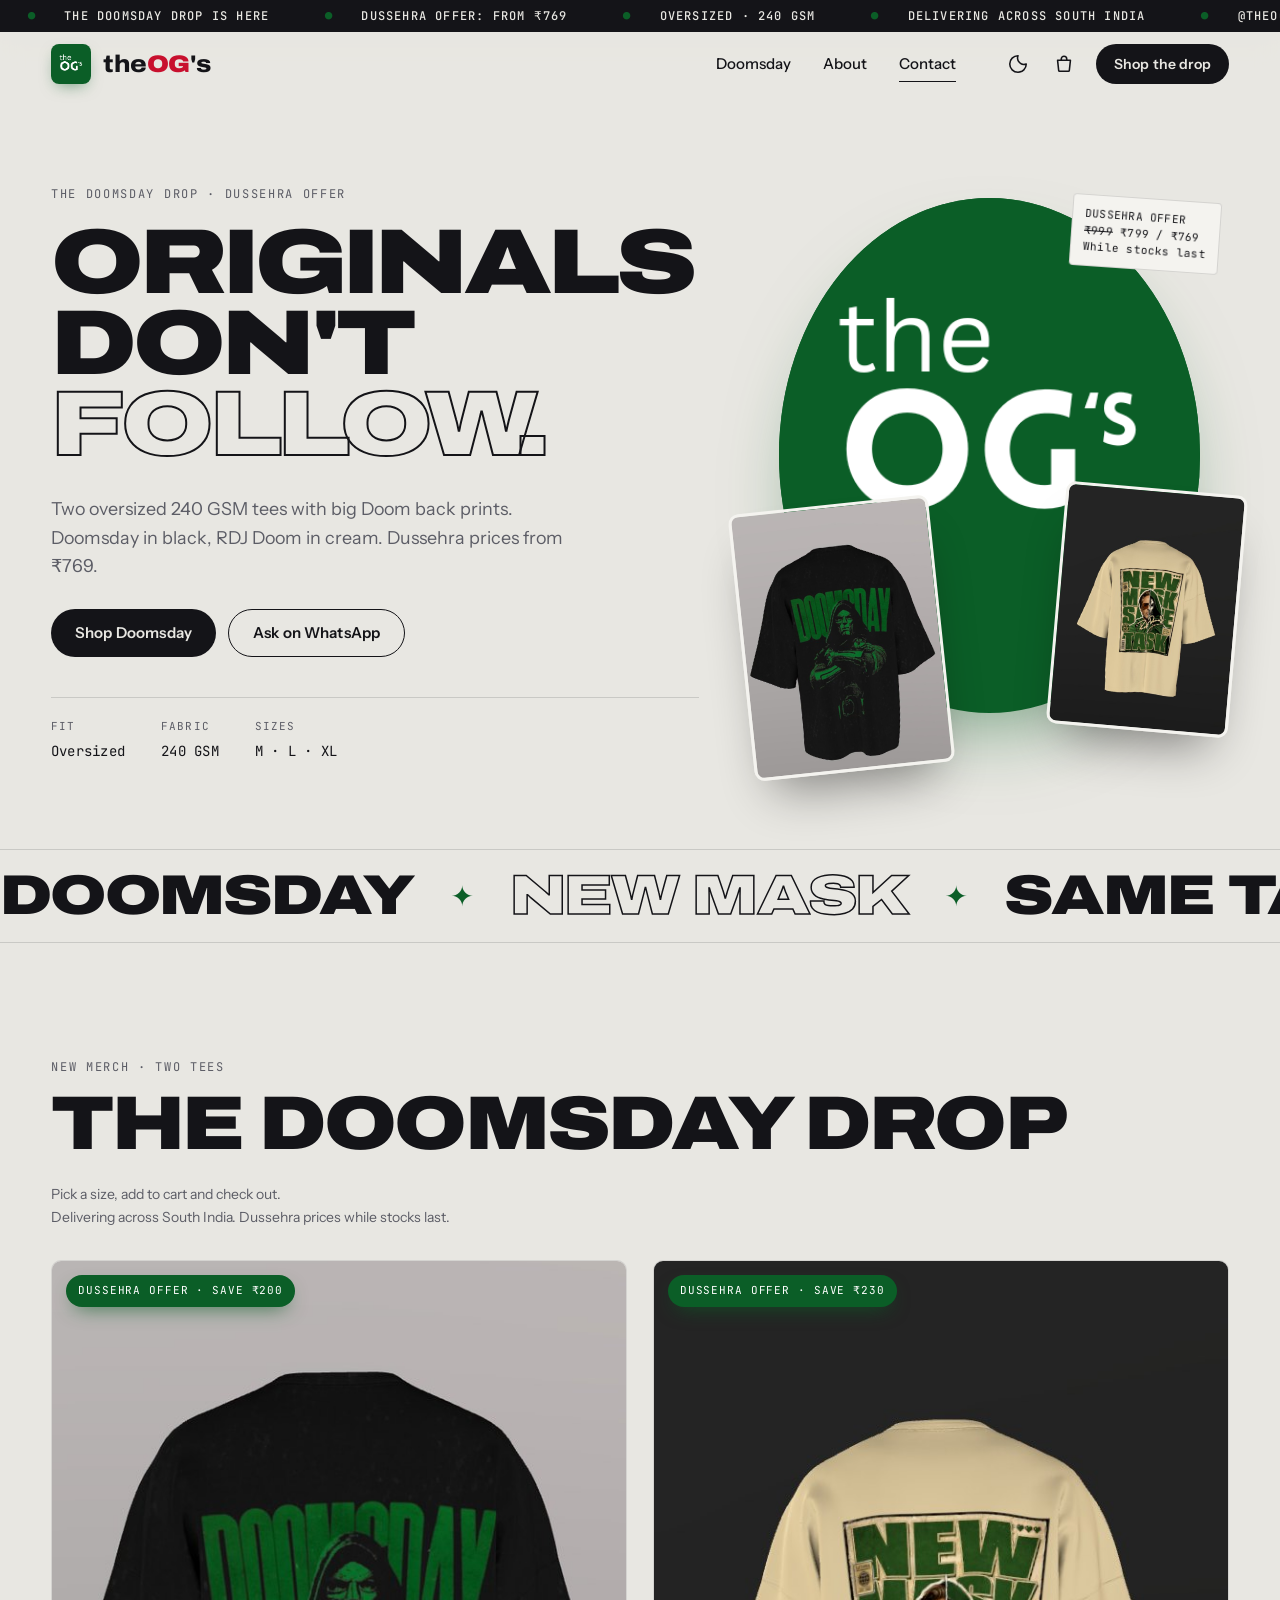
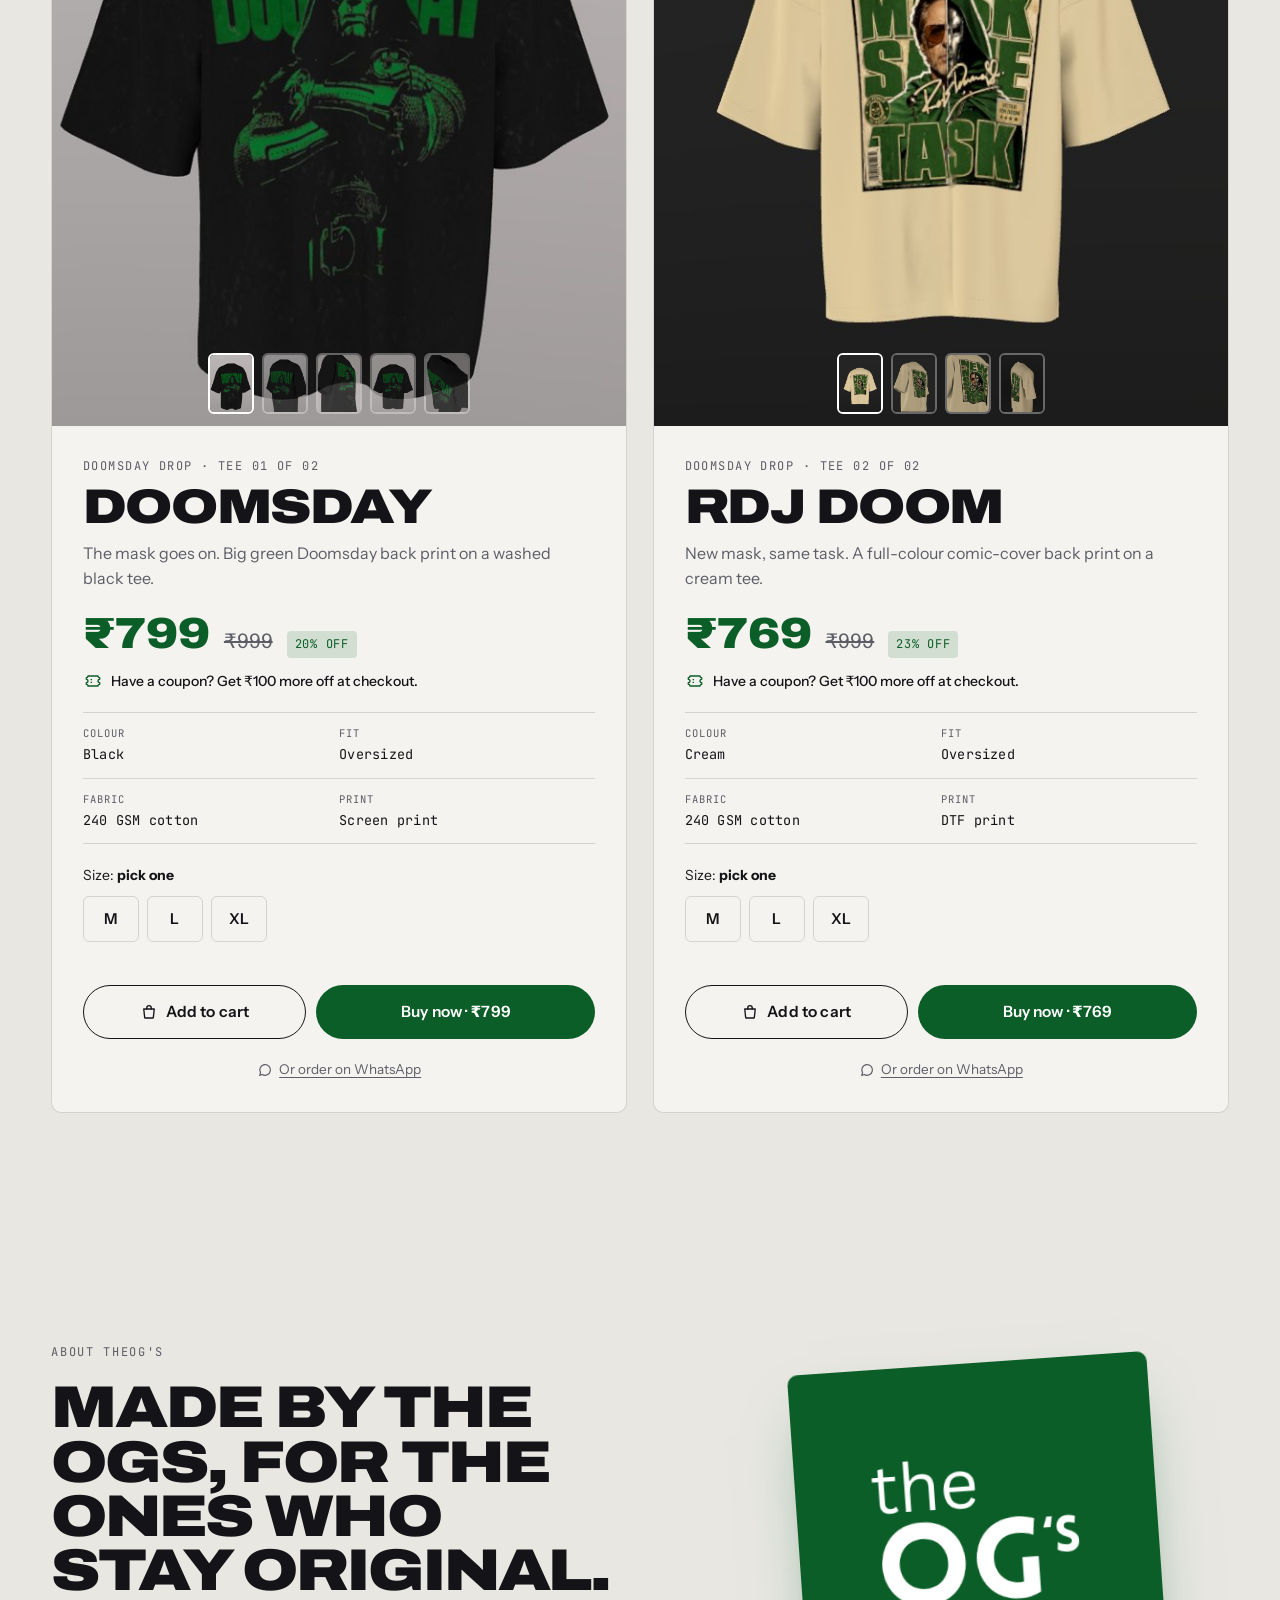
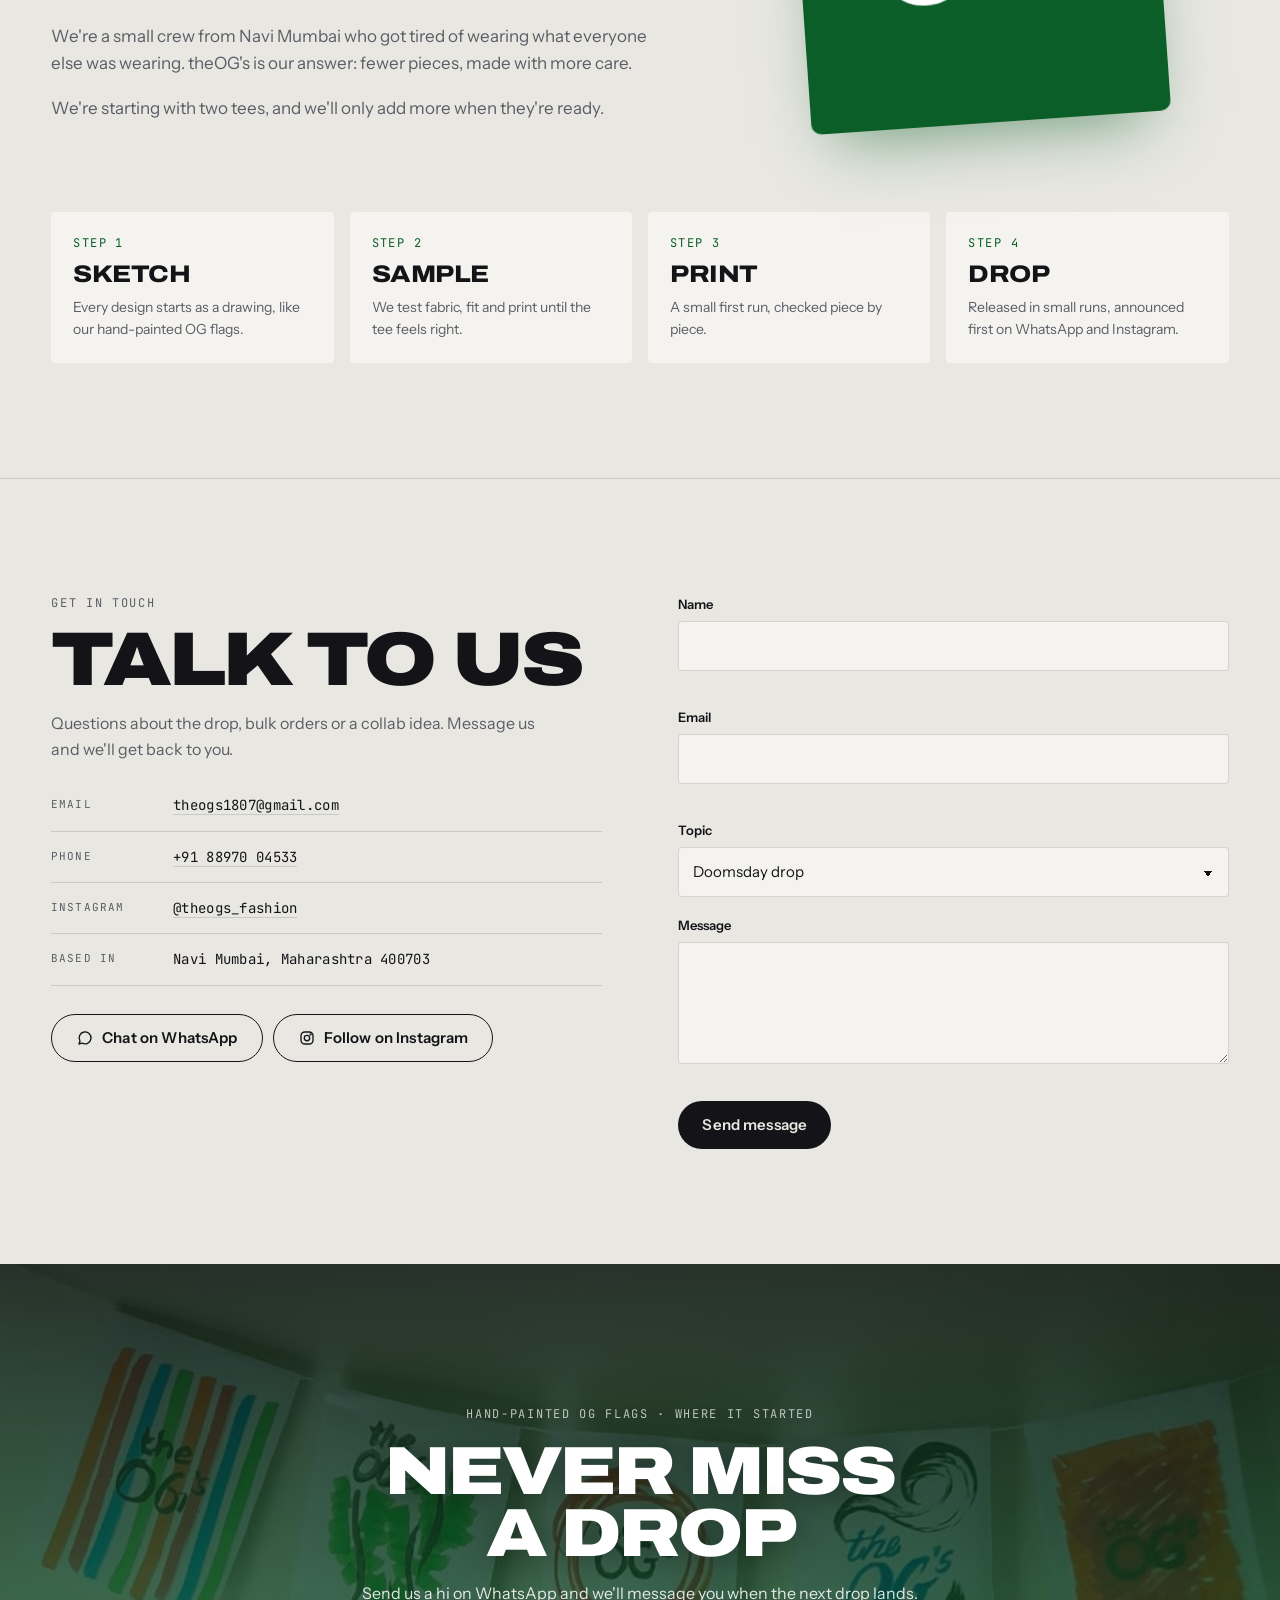
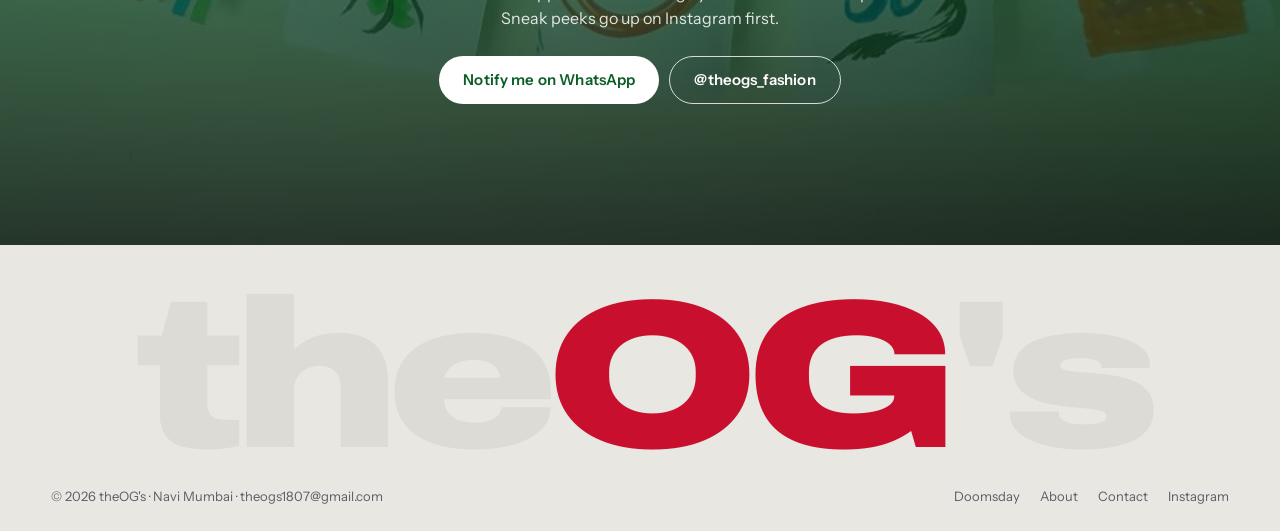
==== commit 33e2c824: "Raise prices to 799 and 769, add a ₹100 coupon at checkout Doomsday goes to ₹799 and RDJ Doom to ₹76" ====
--- a/index.html
+++ b/index.html
@@ -4,10 +4,10 @@
   <meta charset="utf-8">
   <meta name="viewport" content="width=device-width, initial-scale=1, viewport-fit=cover">
   <title>theOG's</title>
-  <meta name="description" content="theOG's Doomsday drop: two oversized 240 GSM tees from Navi Mumbai. Dussehra offer from ₹669.">
+  <meta name="description" content="theOG's Doomsday drop: two oversized 240 GSM tees from Navi Mumbai. Dussehra offer from ₹769.">
   <meta name="theme-color" content="#0B5E27">
   <meta property="og:title" content="theOG's">
-  <meta property="og:description" content="The Doomsday drop: two oversized tees. Dussehra offer from ₹669.">
+  <meta property="og:description" content="The Doomsday drop: two oversized tees. Dussehra offer from ₹769.">
   <meta property="og:image" content="assets/logo-green.png">
   <link rel="icon" href="assets/favicon.png" type="image/png">
   <link rel="apple-touch-icon" href="assets/apple-touch-icon.png">
@@ -21,8 +21,8 @@
 
   <div class="ticker" aria-label="Announcements">
     <div class="ticker__track">
-      <span>The Doomsday drop is here</span><span>Dussehra offer: from ₹669</span><span>Oversized · 240 GSM</span><span>Delivering across South India</span><span>@theogs_fashion</span>
-      <span aria-hidden="true">The Doomsday drop is here</span><span aria-hidden="true">Dussehra offer: from ₹669</span><span aria-hidden="true">Oversized · 240 GSM</span><span aria-hidden="true">Delivering across South India</span><span aria-hidden="true">@theogs_fashion</span>
+      <span>The Doomsday drop is here</span><span>Dussehra offer: from ₹769</span><span>Oversized · 240 GSM</span><span>Delivering across South India</span><span>@theogs_fashion</span>
+      <span aria-hidden="true">The Doomsday drop is here</span><span aria-hidden="true">Dussehra offer: from ₹769</span><span aria-hidden="true">Oversized · 240 GSM</span><span aria-hidden="true">Delivering across South India</span><span aria-hidden="true">@theogs_fashion</span>
     </div>
   </div>
 
@@ -66,7 +66,7 @@
           <span class="line"><span>don't</span></span>
           <span class="line"><span class="outline">follow.</span></span>
         </h1>
-        <p class="hero__lede">Two oversized 240 GSM tees with big Doom back prints. Doomsday in black, RDJ Doom in cream. Dussehra prices from ₹669.</p>
+        <p class="hero__lede">Two oversized 240 GSM tees with big Doom back prints. Doomsday in black, RDJ Doom in cream. Dussehra prices from ₹769.</p>
         <div class="hero__cta">
           <a href="#drop" class="btn btn--solid">Shop Doomsday</a>
           <a class="btn btn--ghost" data-wa="Hi theOG's! I have a question about the Doomsday drop." href="https://wa.me/918897004533" target="_blank" rel="noopener">Ask on WhatsApp</a>
@@ -81,7 +81,7 @@
         <div class="stage__disc"><img src="assets/logo-green.png" alt=""></div>
         <div class="stage__item stage__item--a" data-depth="22"></div>
         <div class="stage__item stage__item--b" data-depth="38"></div>
-        <div class="stage__tag mono">DUSSEHRA OFFER<br><s>₹999</s> ₹699 / ₹669<br>While stocks last</div>
+        <div class="stage__tag mono">DUSSEHRA OFFER<br><s>₹999</s> ₹799 / ₹769<br>While stocks last</div>
       </div>
     </section>
 
--- a/css/styles.css
+++ b/css/styles.css
@@ -335,6 +335,18 @@
 .btn--buy { min-height: 54px; padding-inline: 14px; font-size: 15.5px; white-space: nowrap; }
 .buy .btn--solid { background: var(--accent); color: var(--accent-ink); }
 .buy .btn--solid:hover { background: var(--fg); color: var(--bg); }
+.release__coupon { display: flex; align-items: center; gap: 8px; margin-top: -8px; font-size: 14px; font-weight: 500; color: var(--fg); }
+.release__coupon svg { width: 20px; height: 20px; flex: none; fill: none; stroke: var(--accent); stroke-width: 1.7; stroke-linejoin: round; }
+.coupon { display: grid; gap: 6px; padding-top: 4px; }
+.coupon label { font-size: 13px; font-weight: 600; }
+.coupon__row { display: flex; gap: 8px; }
+.coupon__row input { flex: 1; min-width: 0; border: 1px solid var(--line); background: var(--bg); border-radius: var(--radius); padding: 10px 12px; font-size: 16px; text-transform: uppercase; letter-spacing: .06em; }
+.coupon__row input::placeholder { text-transform: none; letter-spacing: 0; }
+.coupon__row input:focus { outline: none; border-color: var(--accent); box-shadow: 0 0 0 3px color-mix(in srgb, var(--accent) 22%, transparent); }
+.coupon .err:empty { display: none; }
+.coupon--on { display: flex; align-items: center; justify-content: space-between; gap: 10px; padding: 10px 12px; border-radius: 6px; background: color-mix(in srgb, var(--accent) 10%, transparent); color: var(--accent); font-size: 14px; }
+.coupon--on[hidden] { display: none; }
+.coupon--on b { letter-spacing: .04em; }
 .release__wa { justify-self: center; display: inline-flex; align-items: center; gap: 6px; font-size: 13.5px; color: var(--muted); text-underline-offset: 3px; }
 .release__wa:hover { color: var(--fg); }
 .release__wa svg { width: 16px; height: 16px; fill: none; stroke: currentColor; stroke-width: 1.8; stroke-linejoin: round; }
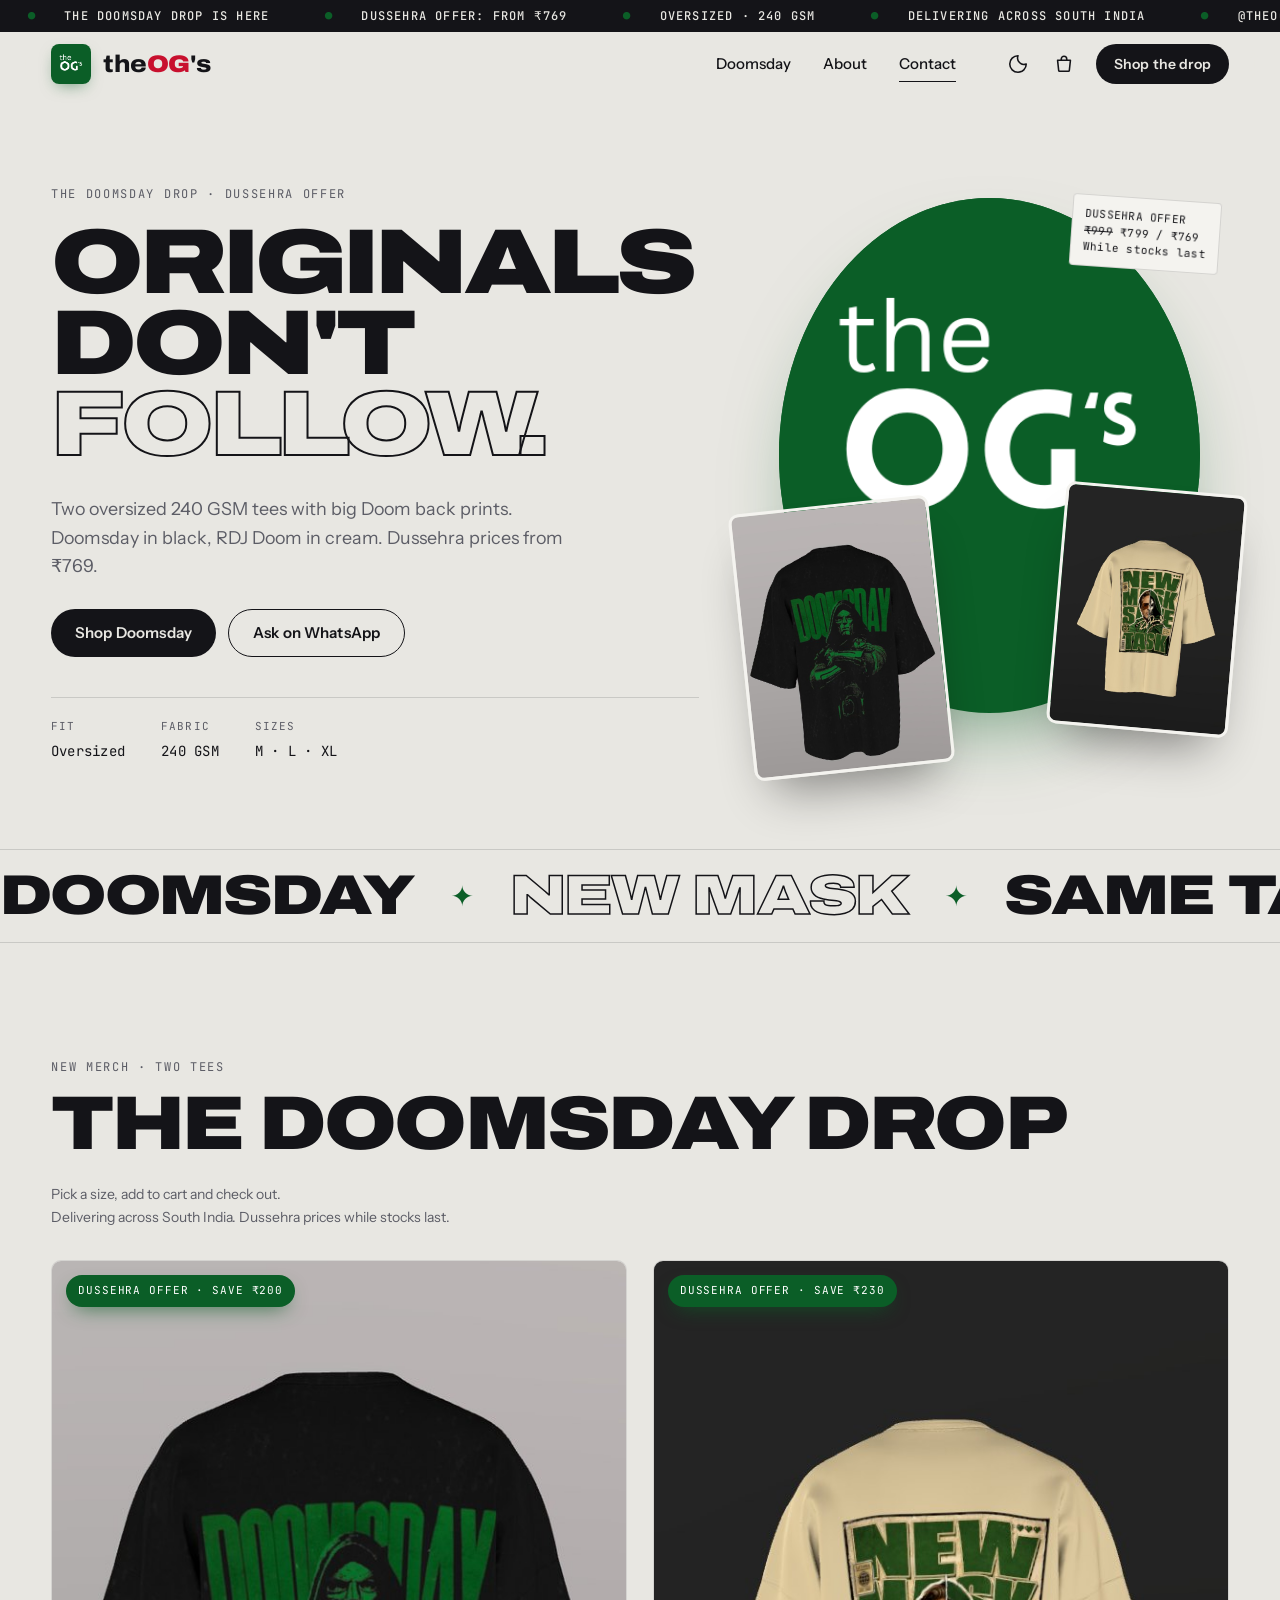
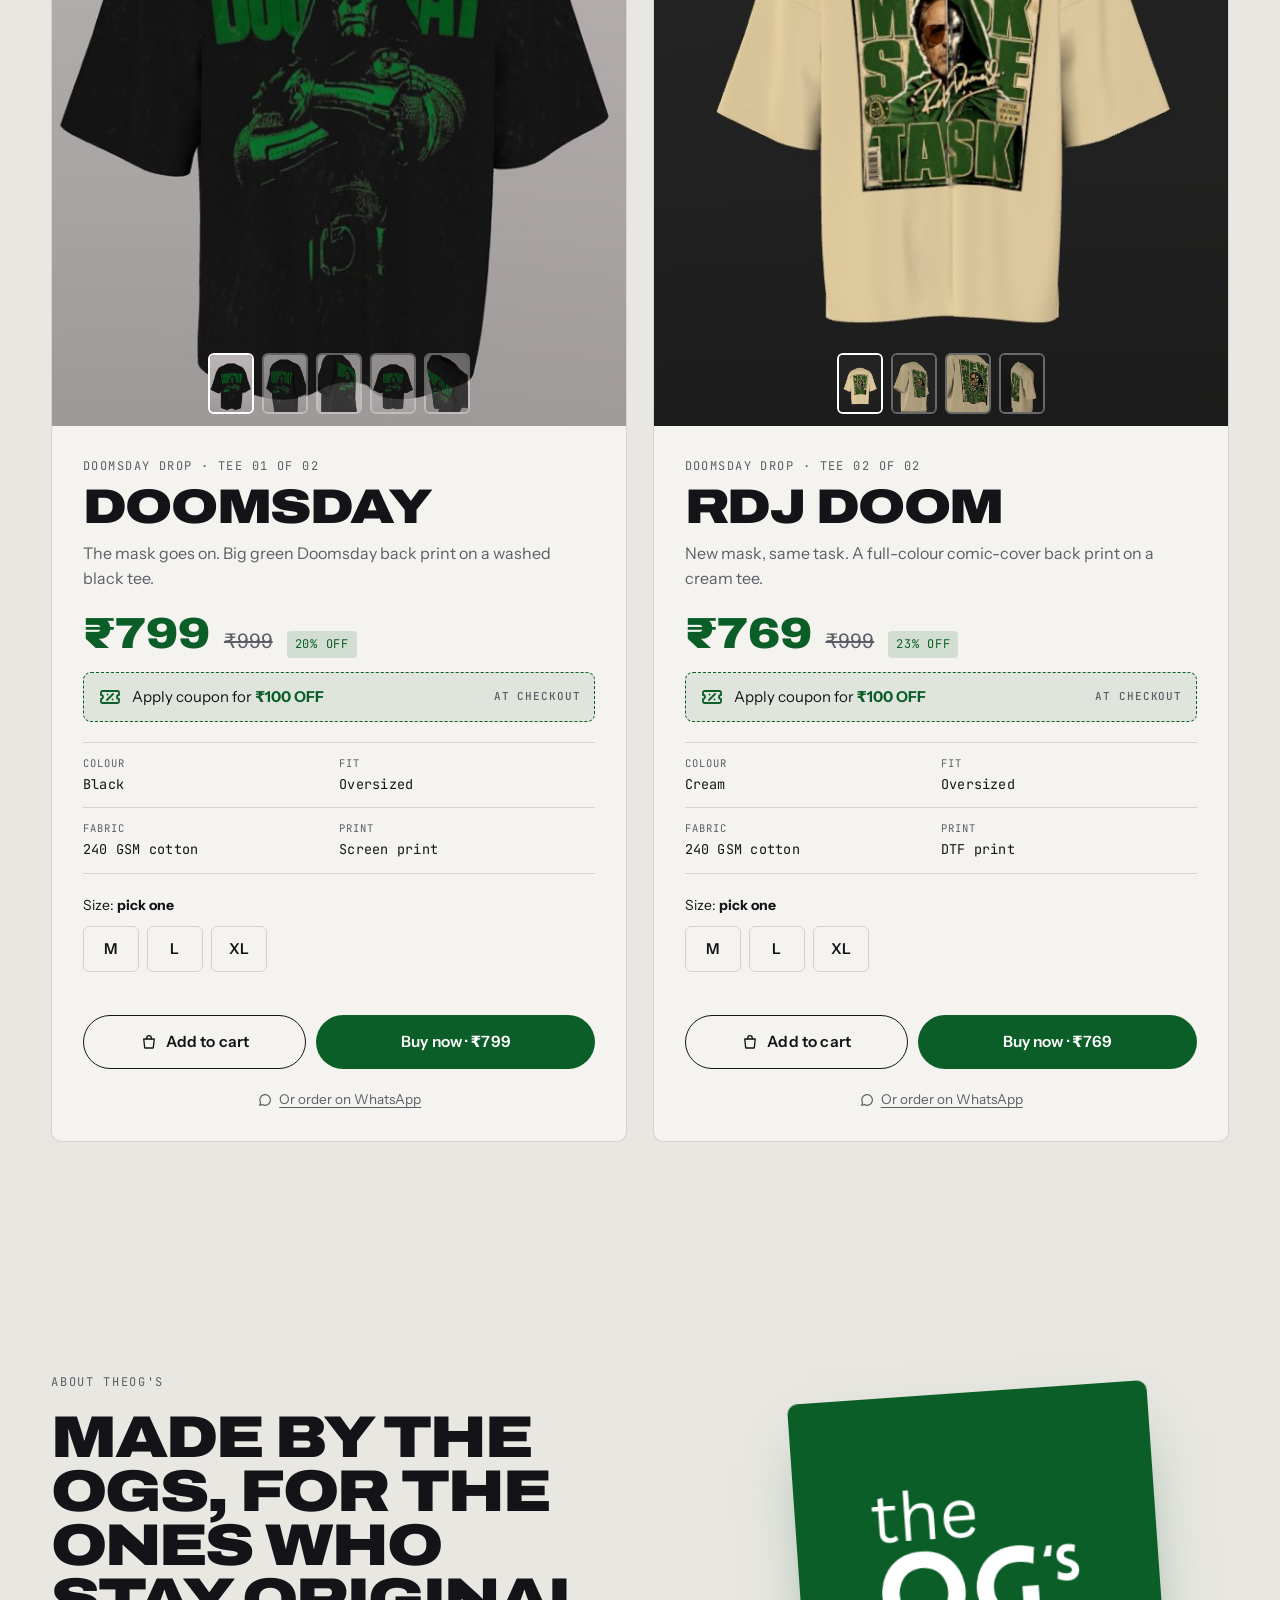
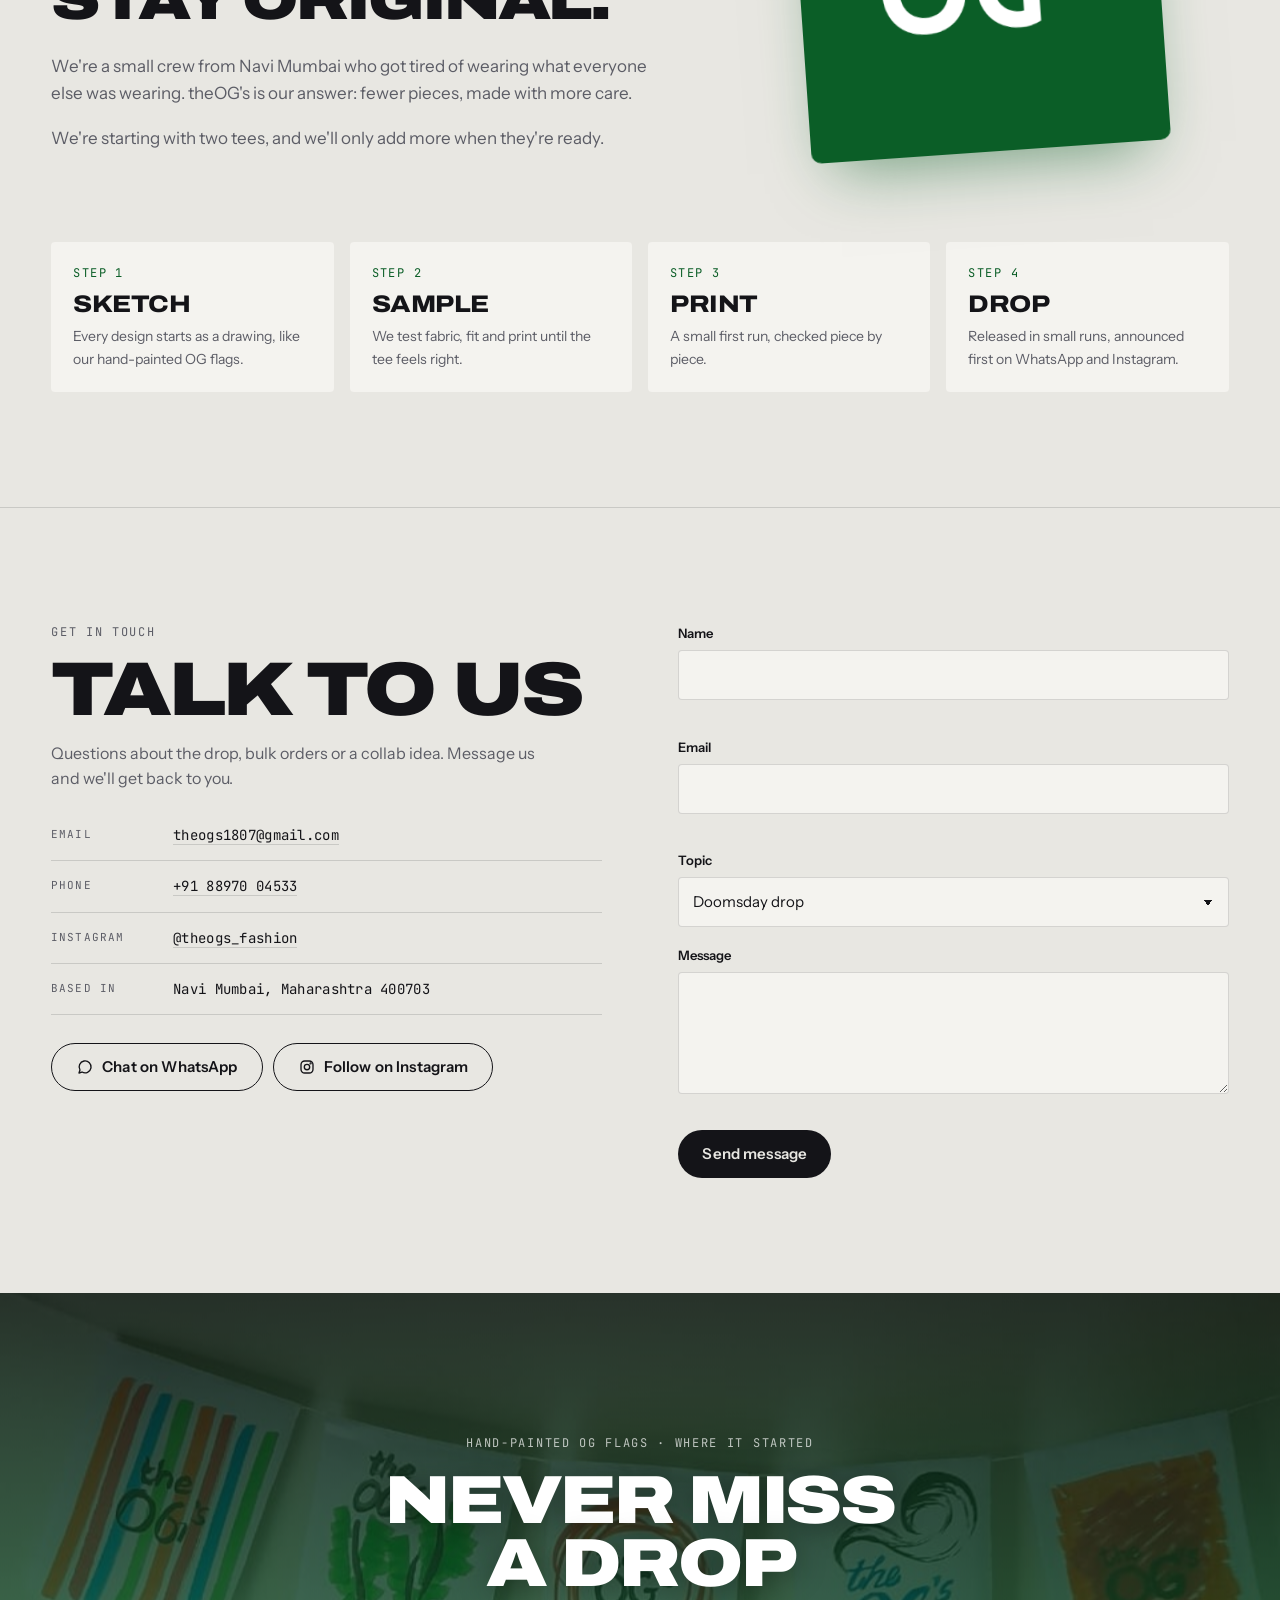
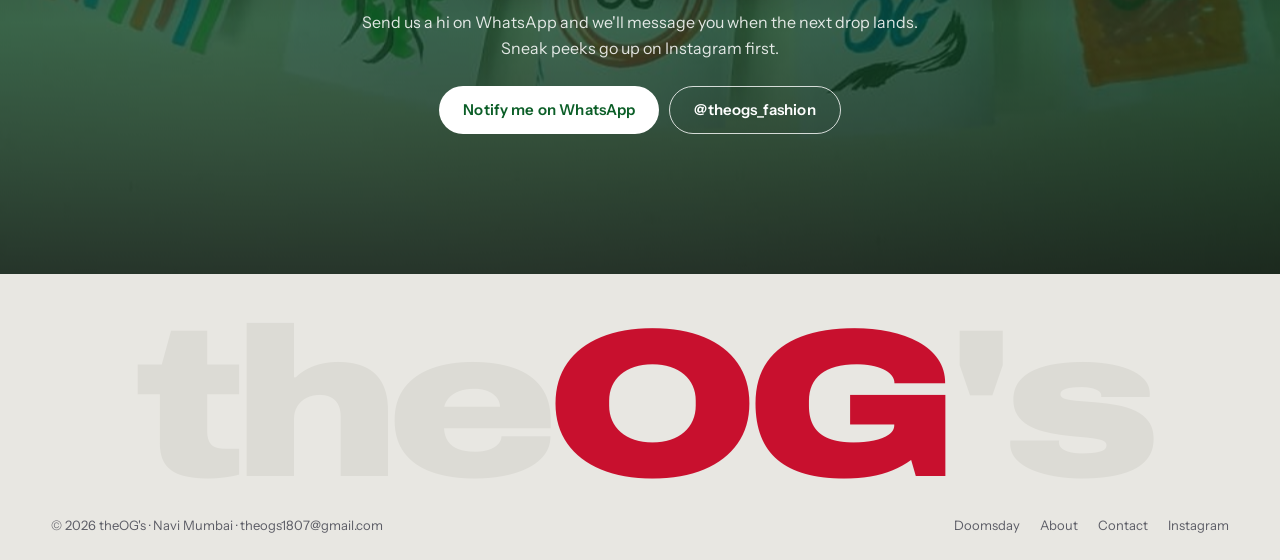
==== commit 54cf1672: "Show an 'Apply coupon for ₹100 OFF' badge in the price block, bust caches Each tee's price block now" ====
--- a/index.html
+++ b/index.html
@@ -14,7 +14,7 @@
   <link rel="preconnect" href="https://fonts.googleapis.com">
   <link rel="preconnect" href="https://fonts.gstatic.com" crossorigin>
   <link rel="stylesheet" href="https://fonts.googleapis.com/css2?family=Archivo:wdth,wght@62..125,400..900&family=Instrument+Sans:wght@400;500;600&family=JetBrains+Mono:wght@400;500&display=swap">
-  <link rel="stylesheet" href="css/styles.css">
+  <link rel="stylesheet" href="css/styles.css?v=dev">
 </head>
 <body>
   <a class="skip" href="#drop">Skip to the drop</a>
@@ -220,8 +220,8 @@
 
   <div class="toast" id="toast" role="status" aria-live="polite"></div>
 
-  <script src="js/data.js"></script>
-  <script src="js/store.js"></script>
-  <script src="js/app.js"></script>
+  <script src="js/data.js?v=dev"></script>
+  <script src="js/store.js?v=dev"></script>
+  <script src="js/app.js?v=dev"></script>
 </body>
 </html>
--- a/css/styles.css
+++ b/css/styles.css
@@ -335,8 +335,18 @@
 .btn--buy { min-height: 54px; padding-inline: 14px; font-size: 15.5px; white-space: nowrap; }
 .buy .btn--solid { background: var(--accent); color: var(--accent-ink); }
 .buy .btn--solid:hover { background: var(--fg); color: var(--bg); }
-.release__coupon { display: flex; align-items: center; gap: 8px; margin-top: -8px; font-size: 14px; font-weight: 500; color: var(--fg); }
-.release__coupon svg { width: 20px; height: 20px; flex: none; fill: none; stroke: var(--accent); stroke-width: 1.7; stroke-linejoin: round; }
+.coupon-tag {
+  display: flex; align-items: center; gap: 10px; width: 100%; margin-top: -6px; padding: 12px 14px; text-align: left;
+  border: 1.5px dashed var(--accent); border-radius: 8px; background: color-mix(in srgb, var(--accent) 9%, transparent);
+  color: var(--fg); font-size: 15px; transition: background-color .2s, transform .2s var(--ease);
+}
+.coupon-tag:hover { background: color-mix(in srgb, var(--accent) 16%, transparent); }
+.coupon-tag:active { transform: scale(.98); }
+.coupon-tag svg { width: 24px; height: 24px; flex: none; fill: none; stroke: var(--accent); stroke-width: 1.8; stroke-linecap: round; stroke-linejoin: round; }
+.coupon-tag span { flex: 1; }
+.coupon-tag b { color: var(--accent); font-weight: 800; white-space: nowrap; }
+@media (max-width: 440px) { .coupon-tag small { display: none; } .coupon-tag { font-size: 16px; } }
+.coupon-tag small { font: 500 11px/1 var(--f-mono); text-transform: uppercase; letter-spacing: .08em; color: var(--muted); white-space: nowrap; }
 .coupon { display: grid; gap: 6px; padding-top: 4px; }
 .coupon label { font-size: 13px; font-weight: 600; }
 .coupon__row { display: flex; gap: 8px; }
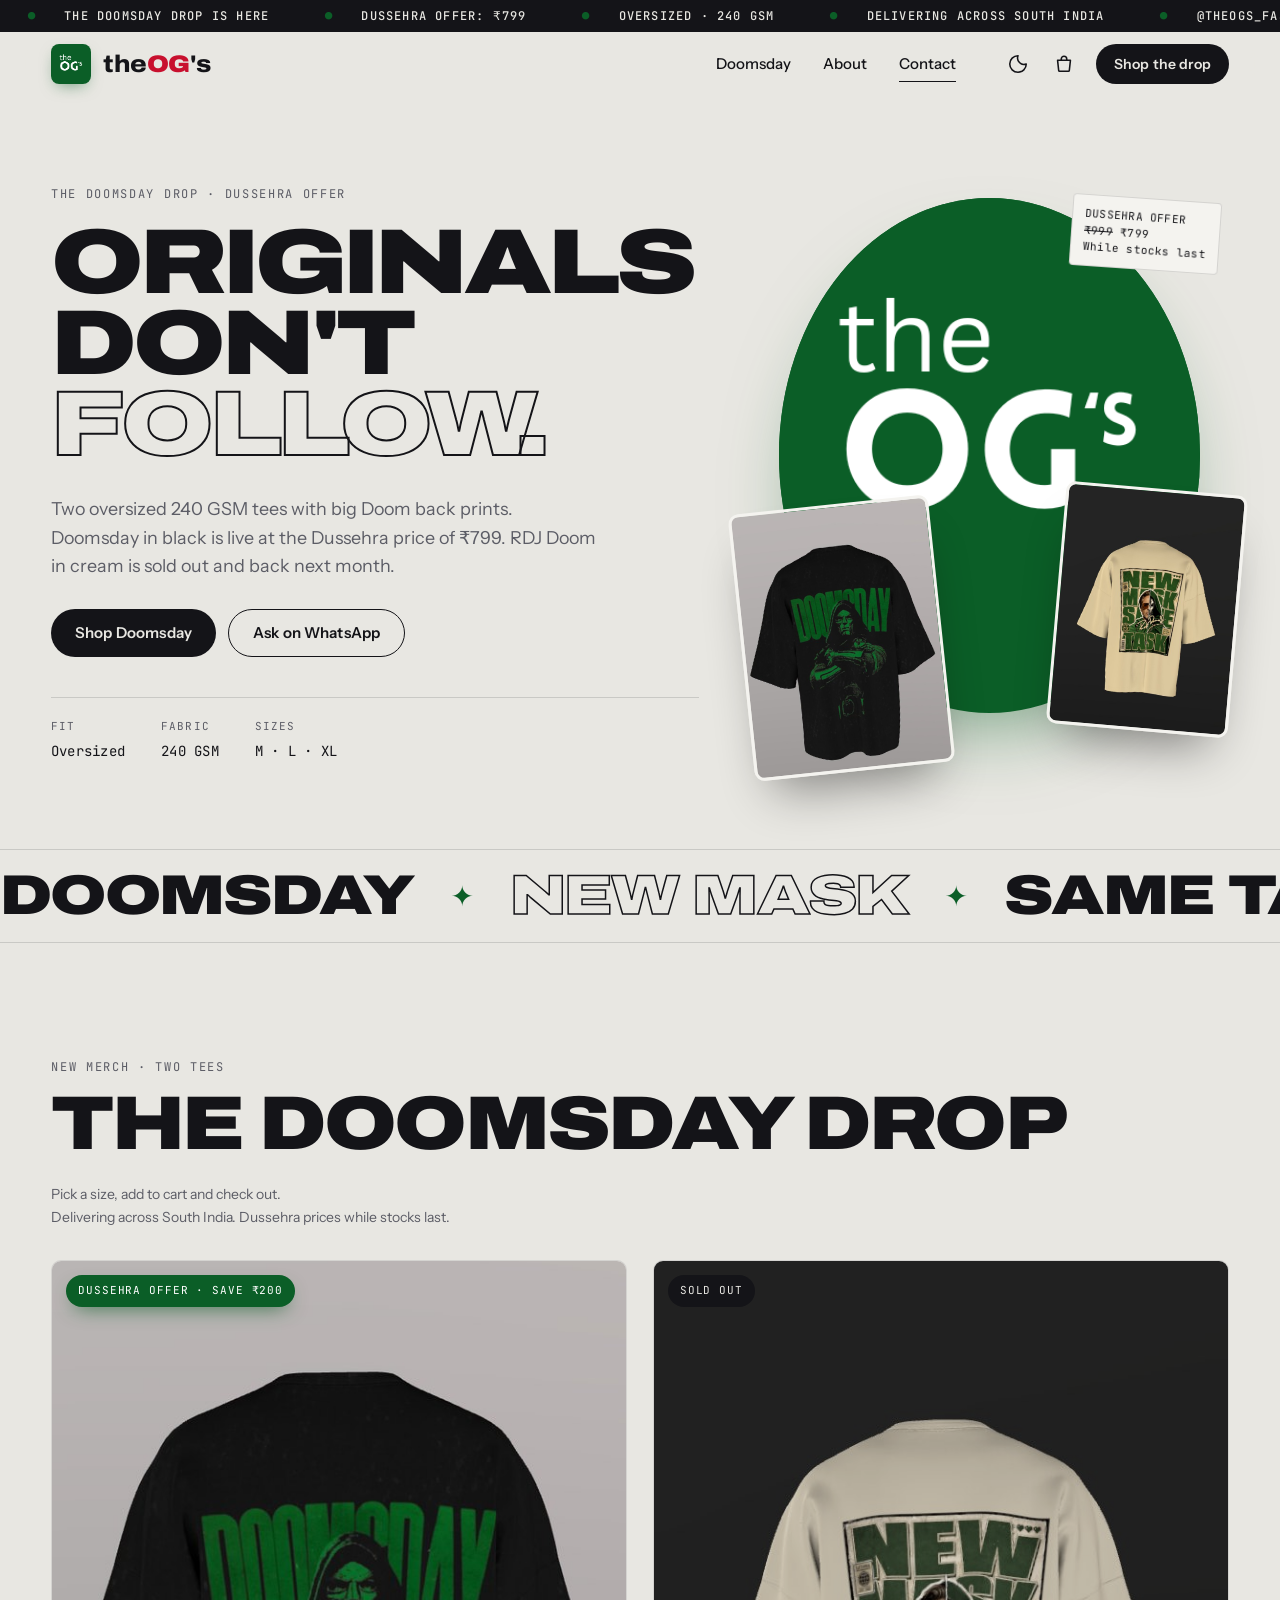
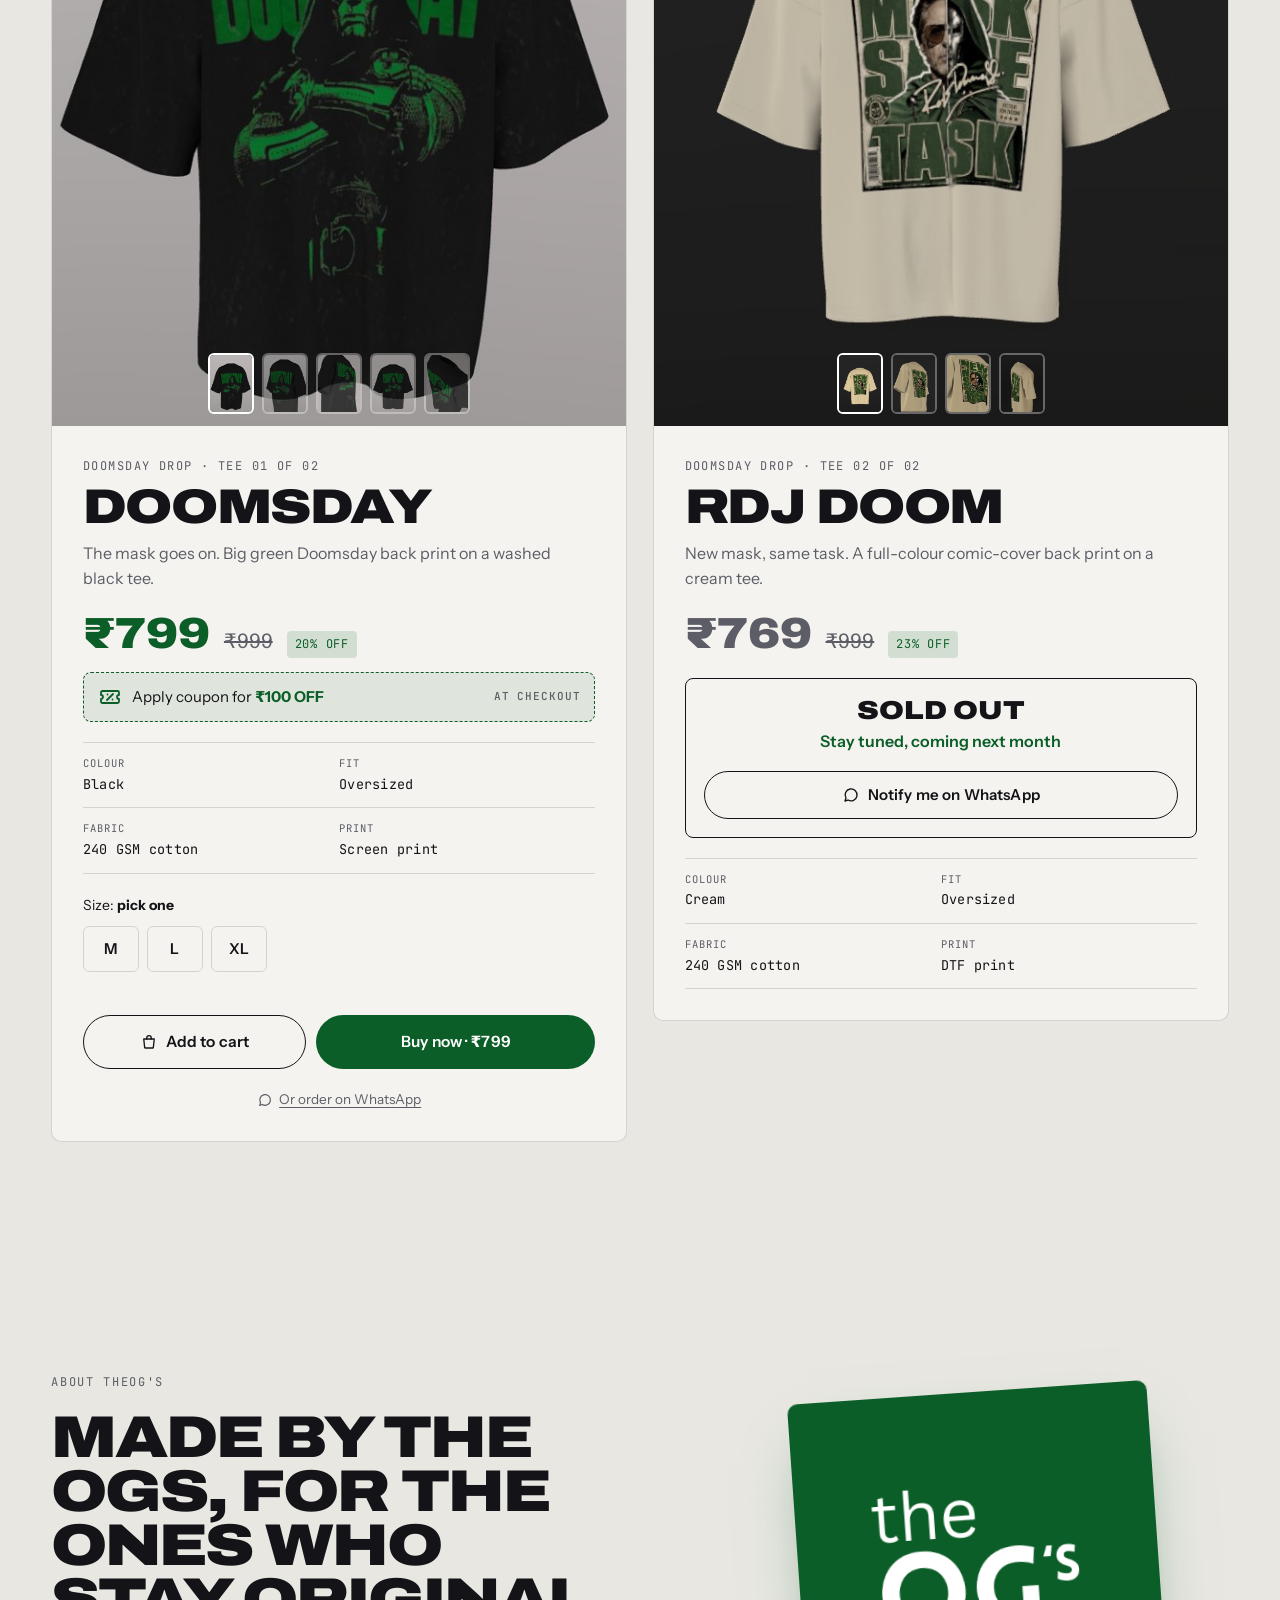
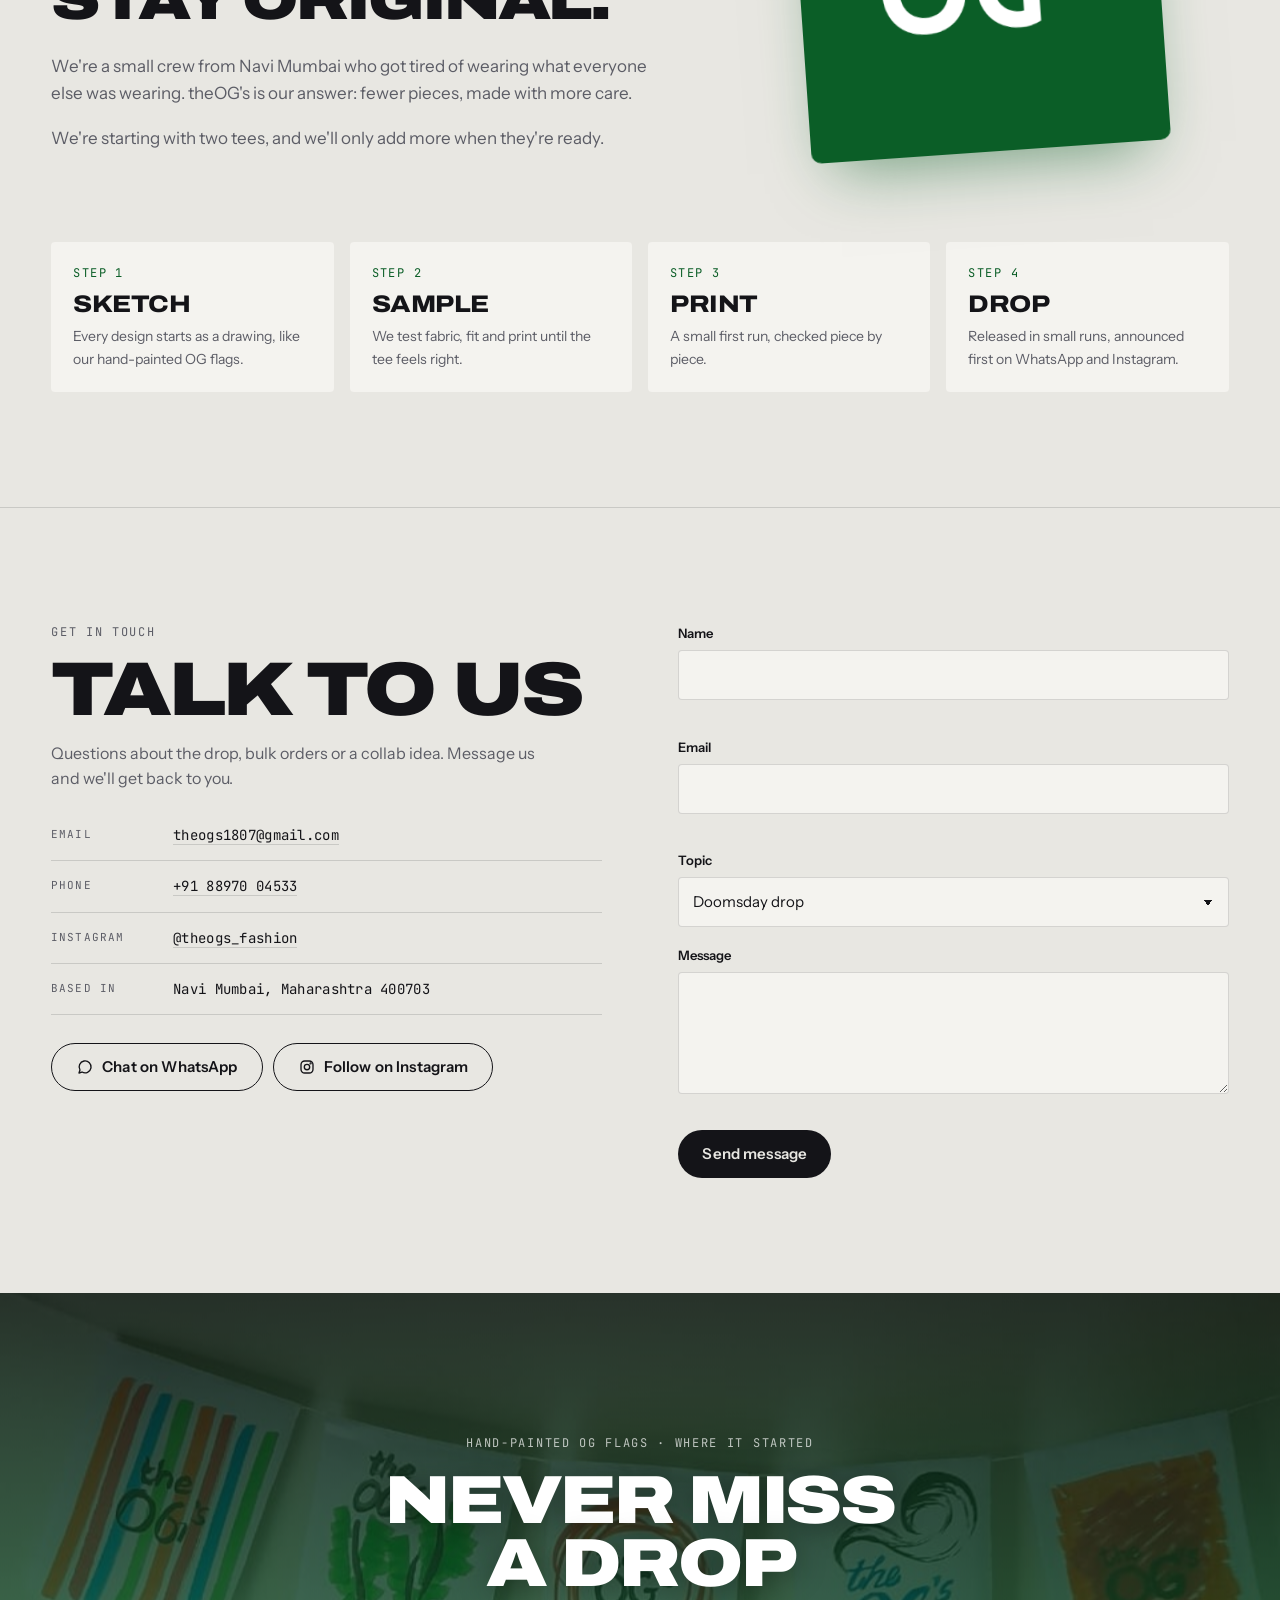
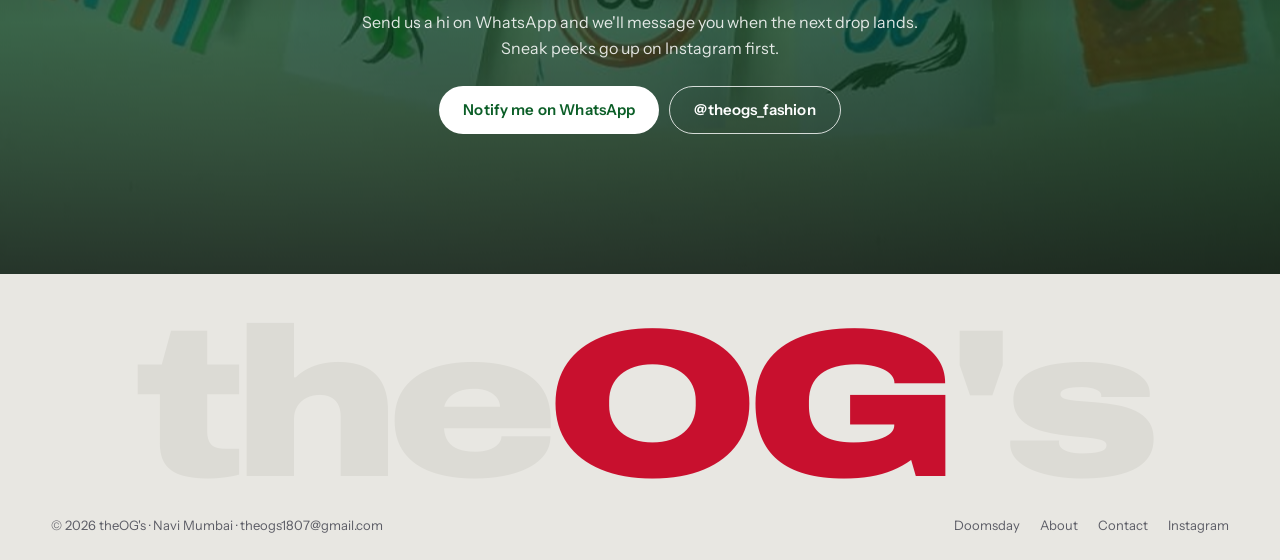
==== commit 0f243cb8: "Mark RDJ Doom sold out: stay tuned, coming next month The cream tee keeps its card and photos but sh" ====
--- a/index.html
+++ b/index.html
@@ -4,10 +4,10 @@
   <meta charset="utf-8">
   <meta name="viewport" content="width=device-width, initial-scale=1, viewport-fit=cover">
   <title>theOG's</title>
-  <meta name="description" content="theOG's Doomsday drop: two oversized 240 GSM tees from Navi Mumbai. Dussehra offer from ₹769.">
+  <meta name="description" content="theOG's Doomsday drop: two oversized 240 GSM tees from Navi Mumbai. Dussehra offer ₹799.">
   <meta name="theme-color" content="#0B5E27">
   <meta property="og:title" content="theOG's">
-  <meta property="og:description" content="The Doomsday drop: two oversized tees. Dussehra offer from ₹769.">
+  <meta property="og:description" content="The Doomsday drop: two oversized tees. Dussehra offer ₹799.">
   <meta property="og:image" content="assets/logo-green.png">
   <link rel="icon" href="assets/favicon.png" type="image/png">
   <link rel="apple-touch-icon" href="assets/apple-touch-icon.png">
@@ -21,8 +21,8 @@
 
   <div class="ticker" aria-label="Announcements">
     <div class="ticker__track">
-      <span>The Doomsday drop is here</span><span>Dussehra offer: from ₹769</span><span>Oversized · 240 GSM</span><span>Delivering across South India</span><span>@theogs_fashion</span>
-      <span aria-hidden="true">The Doomsday drop is here</span><span aria-hidden="true">Dussehra offer: from ₹769</span><span aria-hidden="true">Oversized · 240 GSM</span><span aria-hidden="true">Delivering across South India</span><span aria-hidden="true">@theogs_fashion</span>
+      <span>The Doomsday drop is here</span><span>Dussehra offer: ₹799</span><span>Oversized · 240 GSM</span><span>Delivering across South India</span><span>@theogs_fashion</span>
+      <span aria-hidden="true">The Doomsday drop is here</span><span aria-hidden="true">Dussehra offer: ₹799</span><span aria-hidden="true">Oversized · 240 GSM</span><span aria-hidden="true">Delivering across South India</span><span aria-hidden="true">@theogs_fashion</span>
     </div>
   </div>
 
@@ -66,7 +66,7 @@
           <span class="line"><span>don't</span></span>
           <span class="line"><span class="outline">follow.</span></span>
         </h1>
-        <p class="hero__lede">Two oversized 240 GSM tees with big Doom back prints. Doomsday in black, RDJ Doom in cream. Dussehra prices from ₹769.</p>
+        <p class="hero__lede">Two oversized 240 GSM tees with big Doom back prints. Doomsday in black is live at the Dussehra price of ₹799. RDJ Doom in cream is sold out and back next month.</p>
         <div class="hero__cta">
           <a href="#drop" class="btn btn--solid">Shop Doomsday</a>
           <a class="btn btn--ghost" data-wa="Hi theOG's! I have a question about the Doomsday drop." href="https://wa.me/918897004533" target="_blank" rel="noopener">Ask on WhatsApp</a>
@@ -81,7 +81,7 @@
         <div class="stage__disc"><img src="assets/logo-green.png" alt=""></div>
         <div class="stage__item stage__item--a" data-depth="22"></div>
         <div class="stage__item stage__item--b" data-depth="38"></div>
-        <div class="stage__tag mono">DUSSEHRA OFFER<br><s>₹999</s> ₹799 / ₹769<br>While stocks last</div>
+        <div class="stage__tag mono">DUSSEHRA OFFER<br><s>₹999</s> ₹799<br>While stocks last</div>
       </div>
     </section>
 
--- a/css/styles.css
+++ b/css/styles.css
@@ -335,6 +335,13 @@
 .btn--buy { min-height: 54px; padding-inline: 14px; font-size: 15.5px; white-space: nowrap; }
 .buy .btn--solid { background: var(--accent); color: var(--accent-ink); }
 .buy .btn--solid:hover { background: var(--fg); color: var(--bg); }
+.release__badge--out { background: var(--fg); color: var(--bg); box-shadow: none; }
+.is-soldout .release__slides img { filter: grayscale(.55) brightness(.92); }
+.is-soldout .price__now { color: var(--muted); }
+.soldout { display: grid; gap: 6px; padding: 18px; border-radius: 8px; border: 1.5px solid var(--fg); text-align: center; }
+.soldout__title { font: 900 26px/1 var(--f-display); font-stretch: 118%; text-transform: uppercase; letter-spacing: -.01em; }
+.soldout__note { font-size: 16px; font-weight: 600; color: var(--accent); }
+.soldout .btn { margin-top: 10px; }
 .coupon-tag {
   display: flex; align-items: center; gap: 10px; width: 100%; margin-top: -6px; padding: 12px 14px; text-align: left;
   border: 1.5px dashed var(--accent); border-radius: 8px; background: color-mix(in srgb, var(--accent) 9%, transparent);
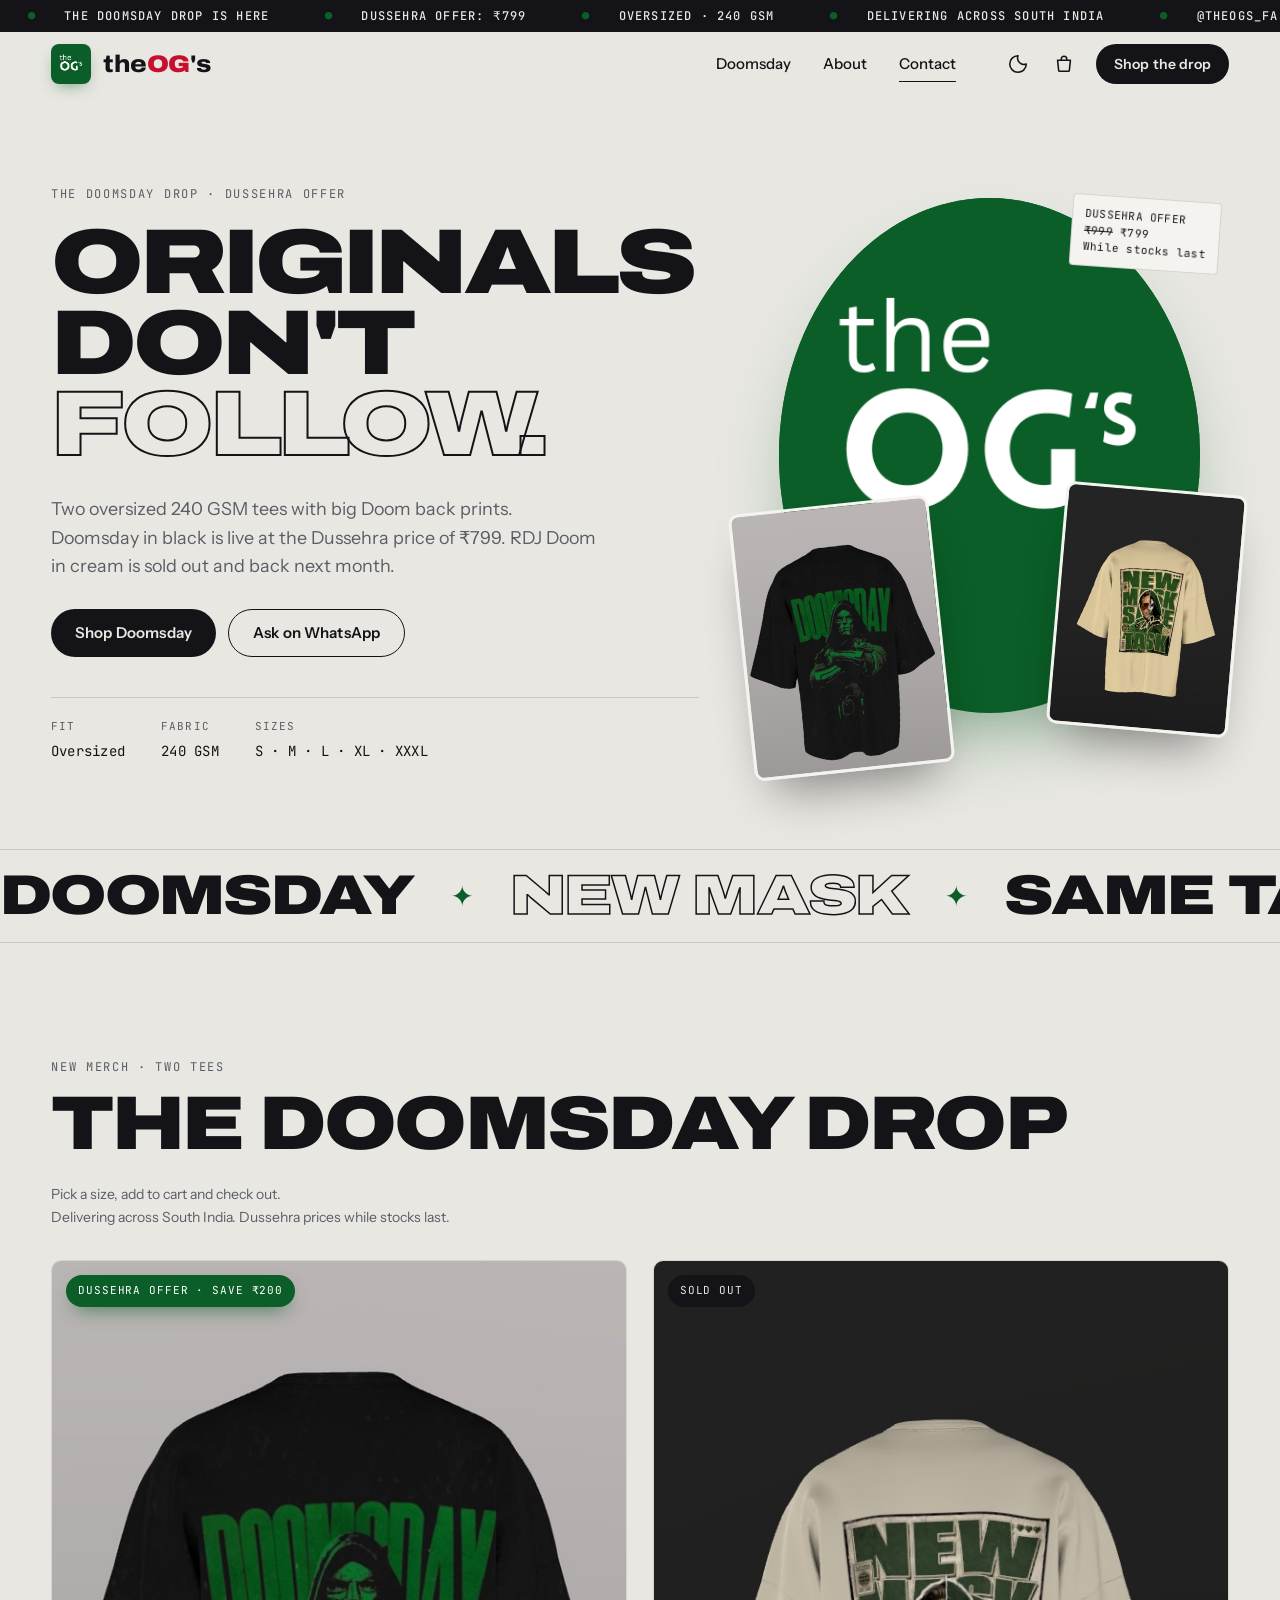
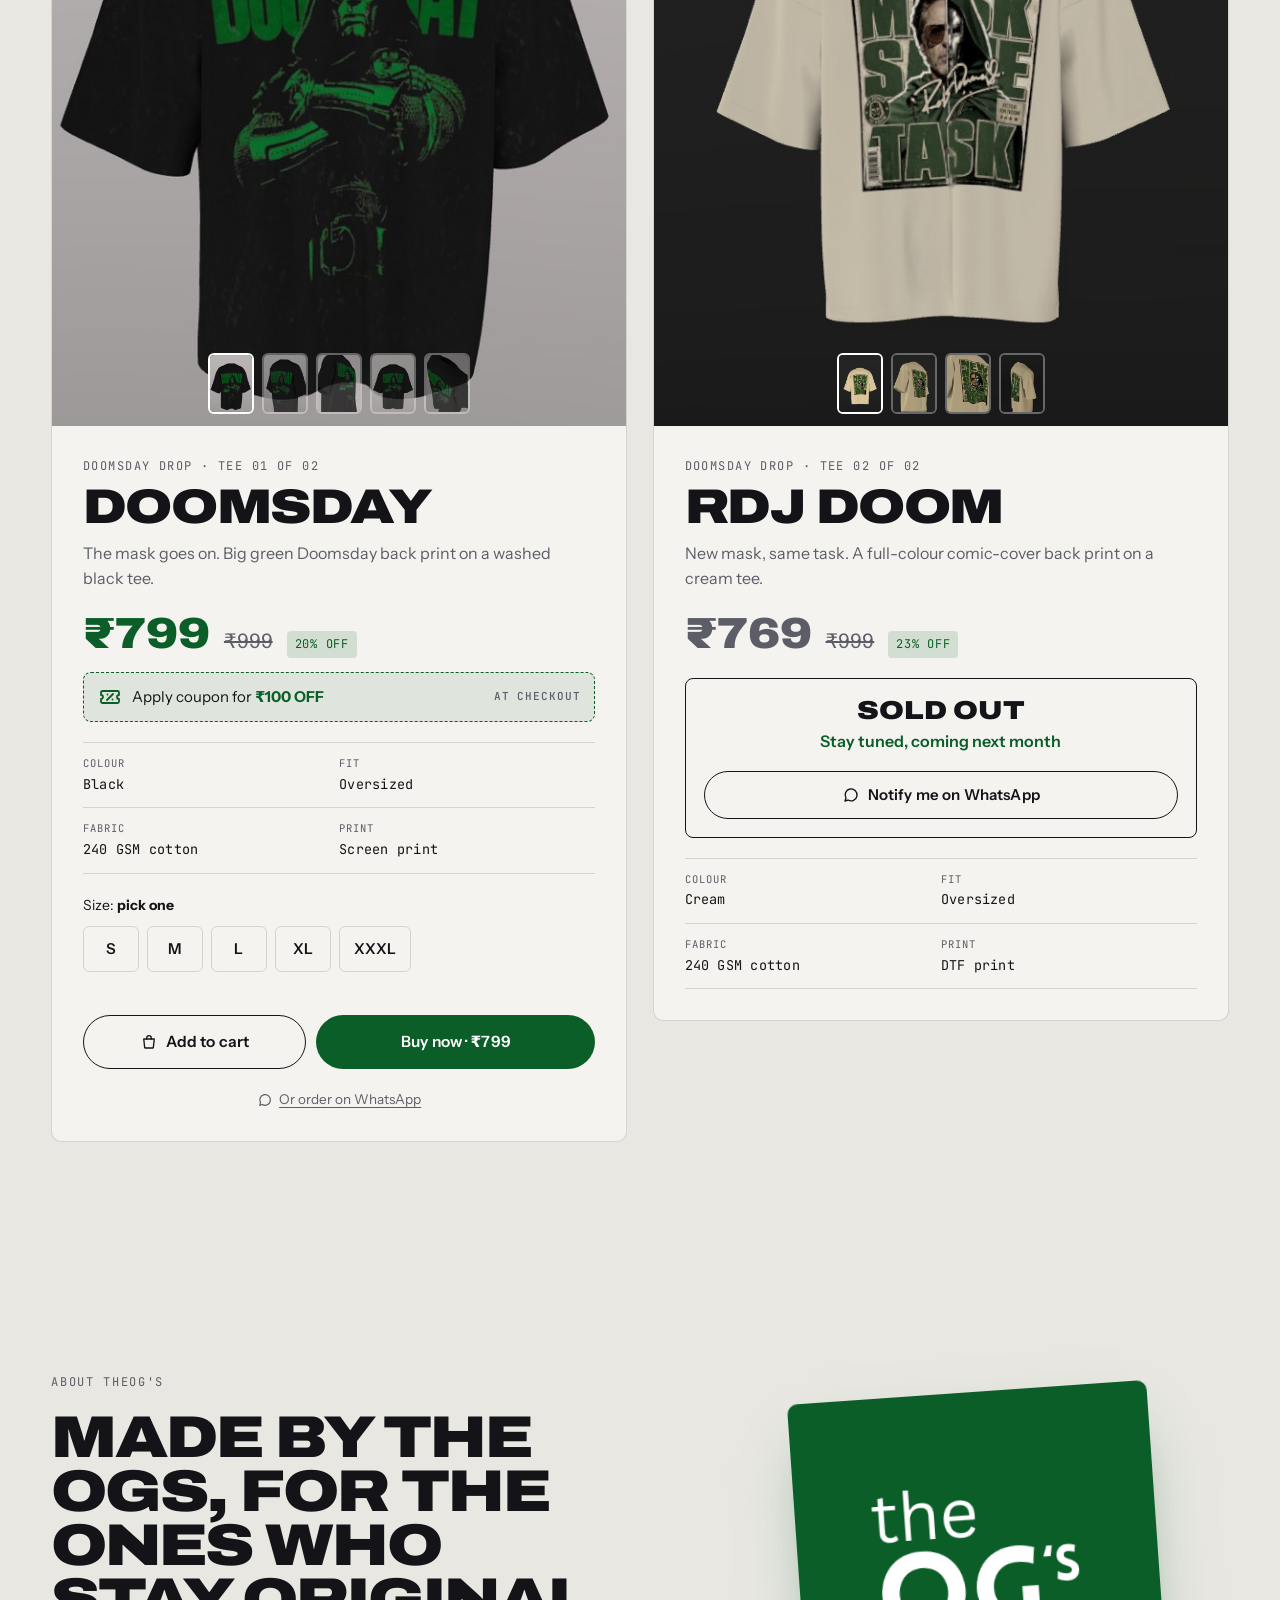
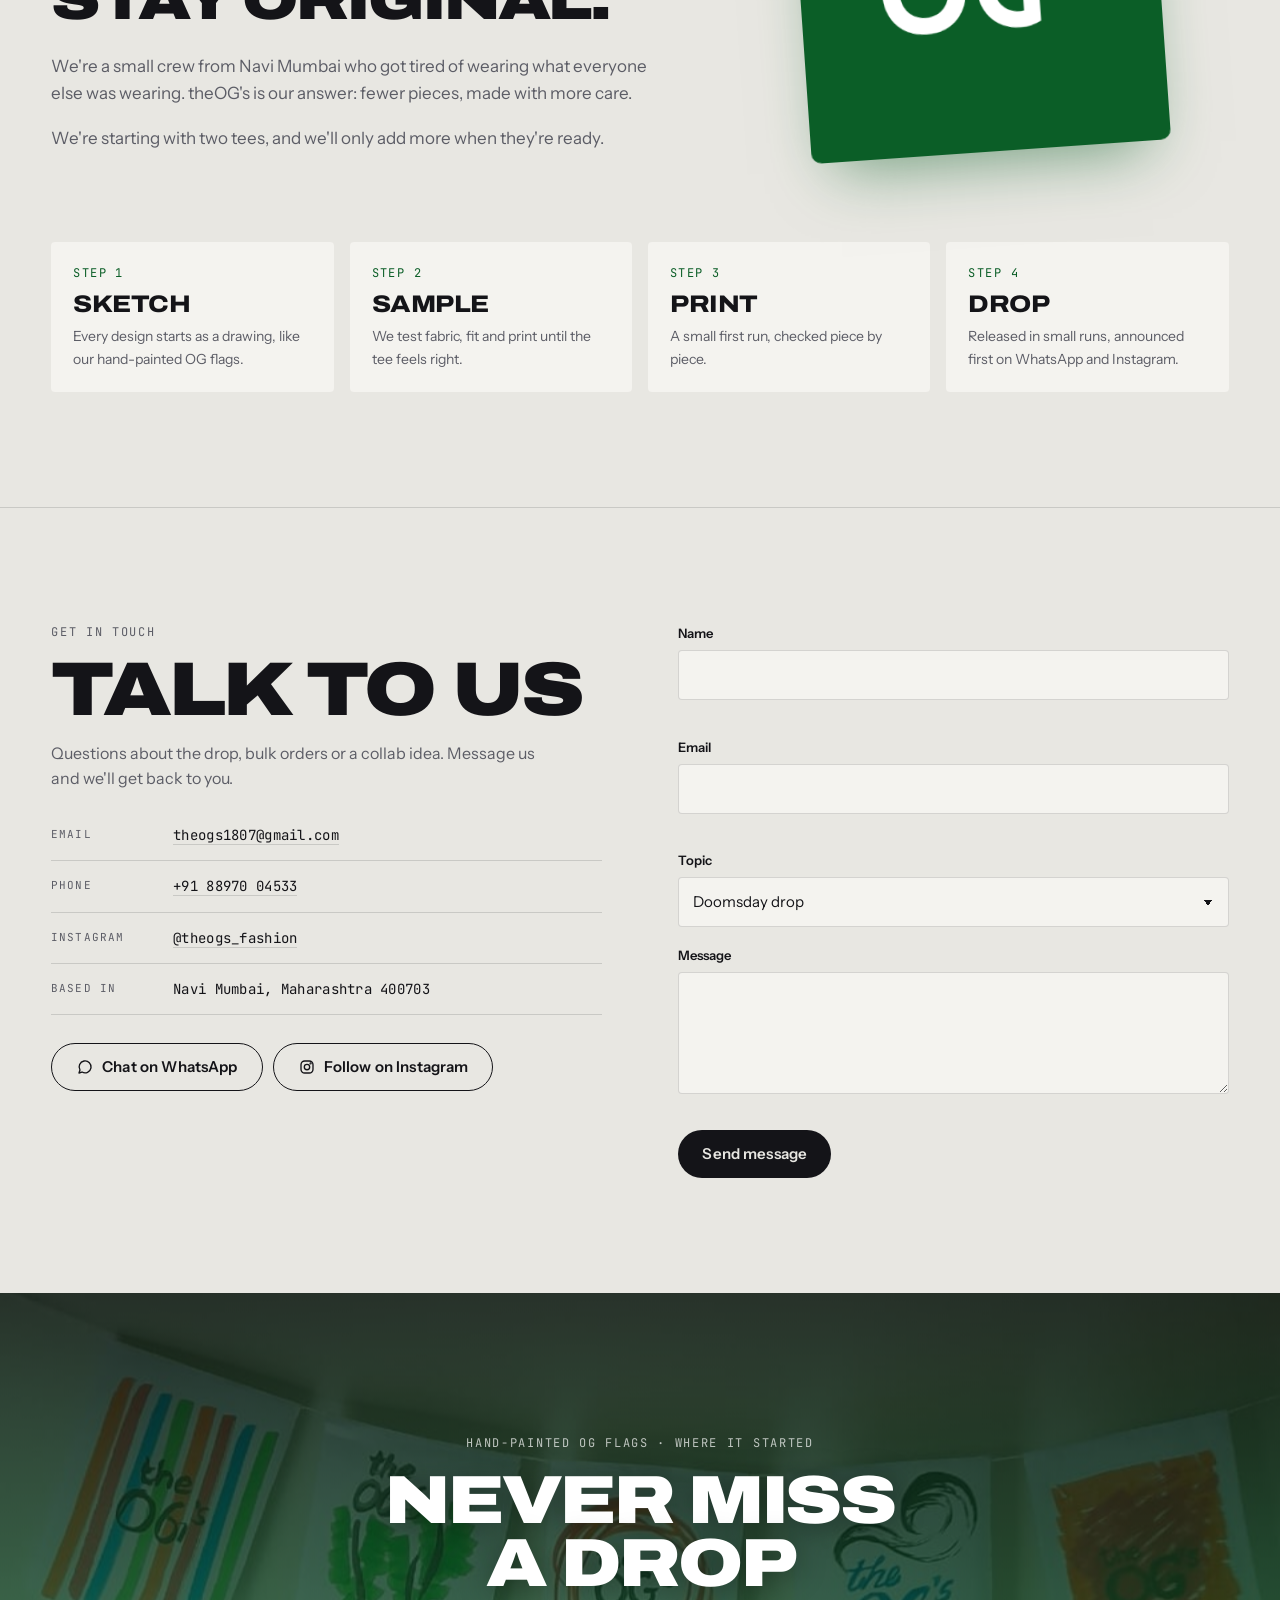
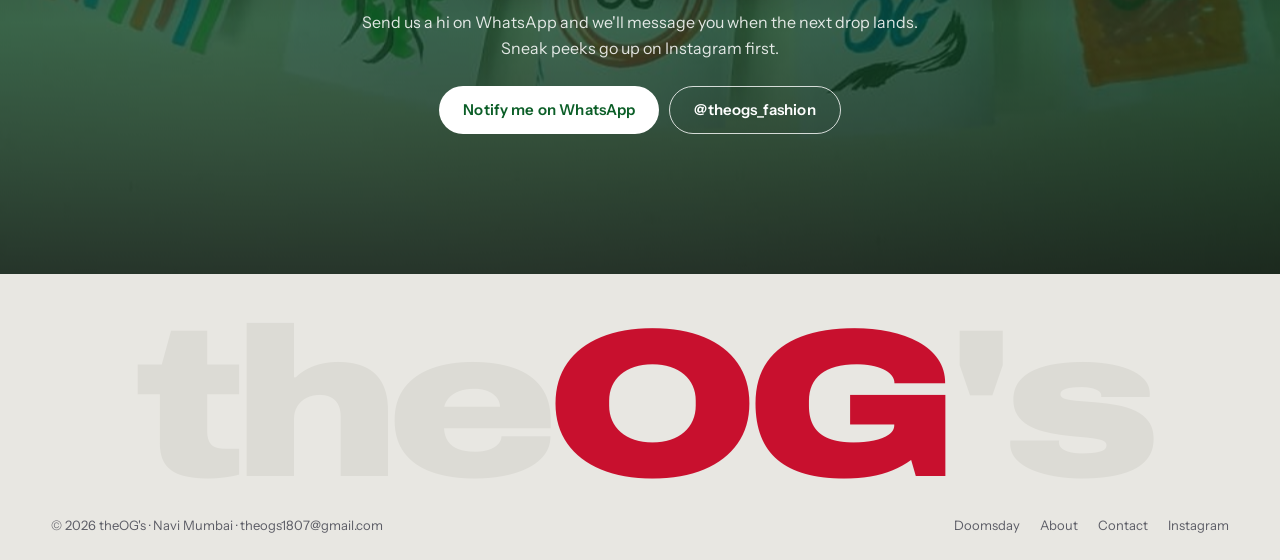
==== commit 3cccb5f4: "Add sizes S and XXXL; size picker fits one row on phones Co-Authored-By: Claude Opus 5.5 (1M context" ====
--- a/index.html
+++ b/index.html
@@ -74,7 +74,7 @@
         <dl class="hero__specs mono">
           <div><dt>Fit</dt><dd>Oversized</dd></div>
           <div><dt>Fabric</dt><dd>240 GSM</dd></div>
-          <div><dt>Sizes</dt><dd>M · L · XL</dd></div>
+          <div><dt>Sizes</dt><dd>S · M · L · XL · XXXL</dd></div>
         </dl>
       </div>
       <div class="hero__stage" id="heroStage" aria-hidden="true">
--- a/css/styles.css
+++ b/css/styles.css
@@ -244,6 +244,7 @@
 .size:hover { border-color: var(--fg); transform: translateY(-1px); }
 .size[aria-checked="true"] { background: var(--fg); color: var(--bg); border-color: var(--fg); }
 .sizes.shake { animation: shake .4s; }
+@media (max-width: 520px) { .sizes { display: grid; grid-auto-flow: column; grid-auto-columns: 1fr; gap: 6px; } .size { min-width: 0; padding: 0 4px; } }
 @keyframes shake { 25% { transform: translateX(-6px); } 75% { transform: translateX(6px); } }
 .sizepick__hint { font-size: 13px; color: var(--danger); min-height: 1em; }
 
@@ -476,6 +477,34 @@
 .payopt--soon { opacity: .6; }
 .payopt--soon::before { content: ""; flex: none; width: 18px; height: 18px; border-radius: 50%; border: 1.5px solid var(--line); }
 .payopt em { font-style: normal; padding: 4px 8px; border-radius: 4px; background: var(--tile); text-transform: uppercase; letter-spacing: .06em; font-size: 10.5px; white-space: nowrap; }
+/* Delivery location */
+.locfield { grid-column: 1 / -1; margin-top: 4px; }
+.loc { display: flex; flex-wrap: wrap; align-items: center; gap: 8px 14px; margin-bottom: 8px; }
+.loc__btn { display: inline-flex; align-items: center; gap: 8px; }
+.loc__btn svg { width: 18px; height: 18px; fill: none; stroke: currentColor; stroke-width: 1.8; stroke-linejoin: round; }
+.loc__or { color: var(--muted); font-size: 11.5px; }
+#locHint a { color: var(--accent); }
+
+/* Pay by UPI: QR, app button, UTR box */
+.upi { display: grid; gap: 16px; padding: 16px; border: 1.5px solid var(--accent); border-radius: 8px; }
+.upi__top { display: grid; grid-template-columns: 172px 1fr; gap: 18px; align-items: center; }
+.upi__qr { background: #fff; border-radius: 8px; padding: 6px; line-height: 0; }
+.upi__qr svg { width: 100%; height: auto; display: block; }
+.upi__info { display: grid; gap: 8px; }
+.upi__amt { font-size: 15px; }
+.upi__amt b { font-family: var(--f-display); font-stretch: 112%; font-weight: 800; font-size: 28px; display: block; line-height: 1.1; }
+.upi__to, .upi__id { font-size: 12.5px; color: var(--muted); line-height: 1.5; }
+.upi__id b { color: var(--fg); word-break: break-all; }
+.upi__steps { margin: 0; padding-left: 20px; display: grid; gap: 6px; font-size: 14px; line-height: 1.45; }
+.upi .field { margin: 0; }
+#fUtr { letter-spacing: .12em; font-variant-numeric: tabular-nums; }
+@media (hover: hover) and (pointer: fine) { .upi__app { display: none; } }
+@media (max-width: 520px) {
+  .upi__top { grid-template-columns: 1fr; justify-items: center; text-align: center; }
+  .upi__qr { width: 200px; }
+  .upi__info { width: 100%; }
+  .upi__info .upi__app { order: -1; }
+}
 .co__payerr:empty { display: none; }
 .co__fine { font-size: 13px; color: var(--muted); text-align: center; }
 
